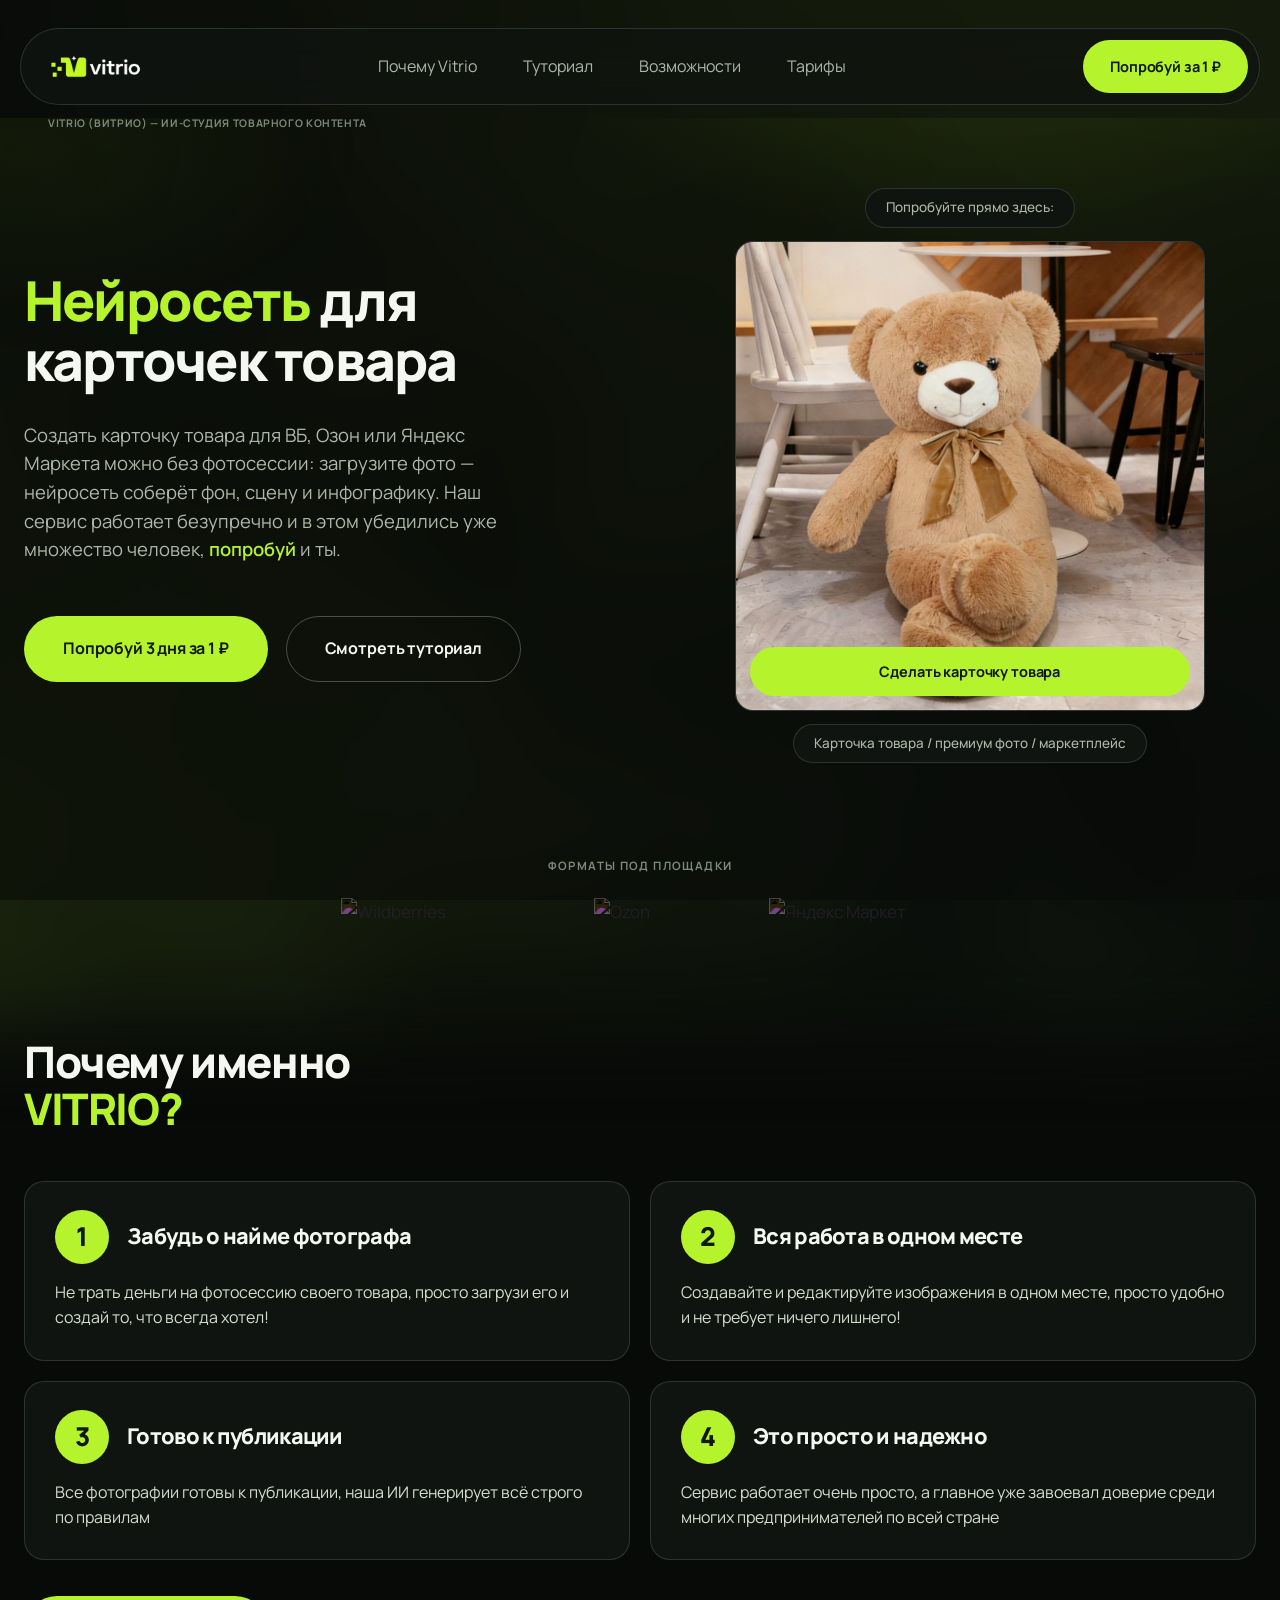
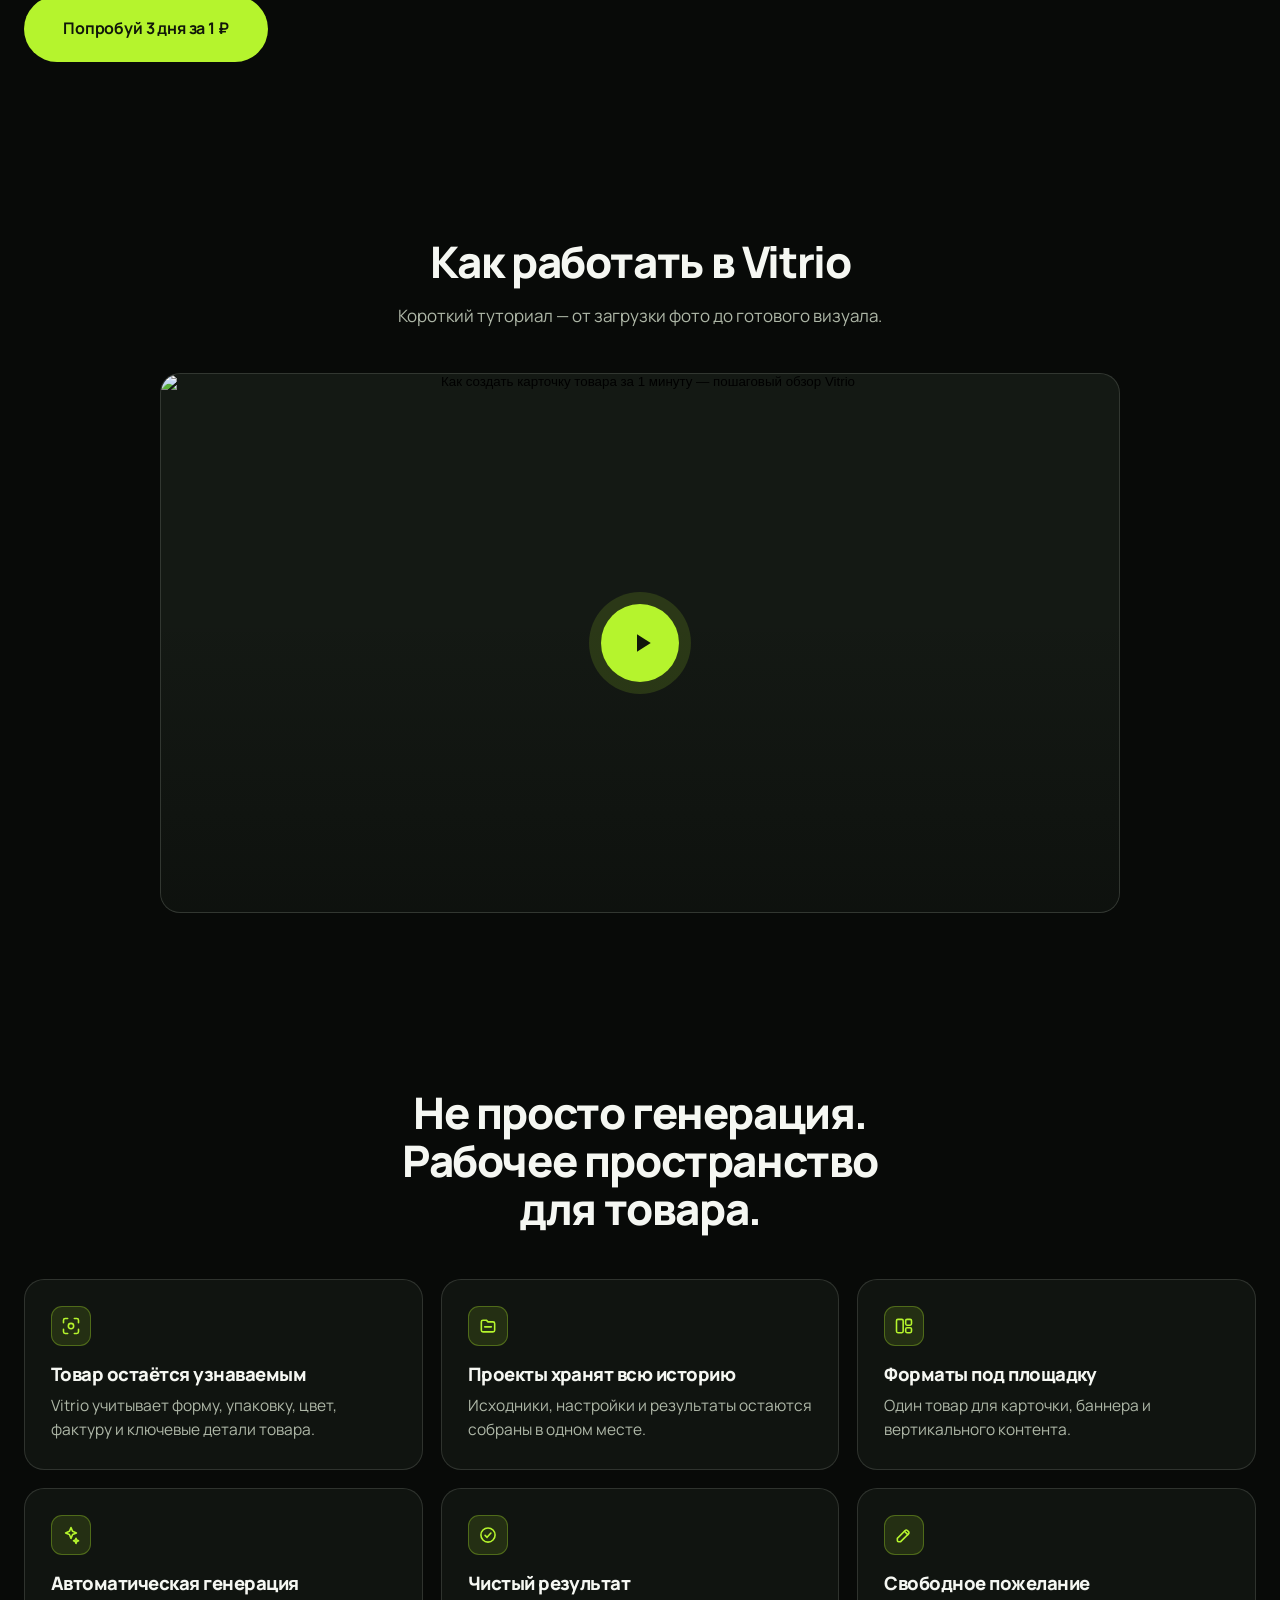
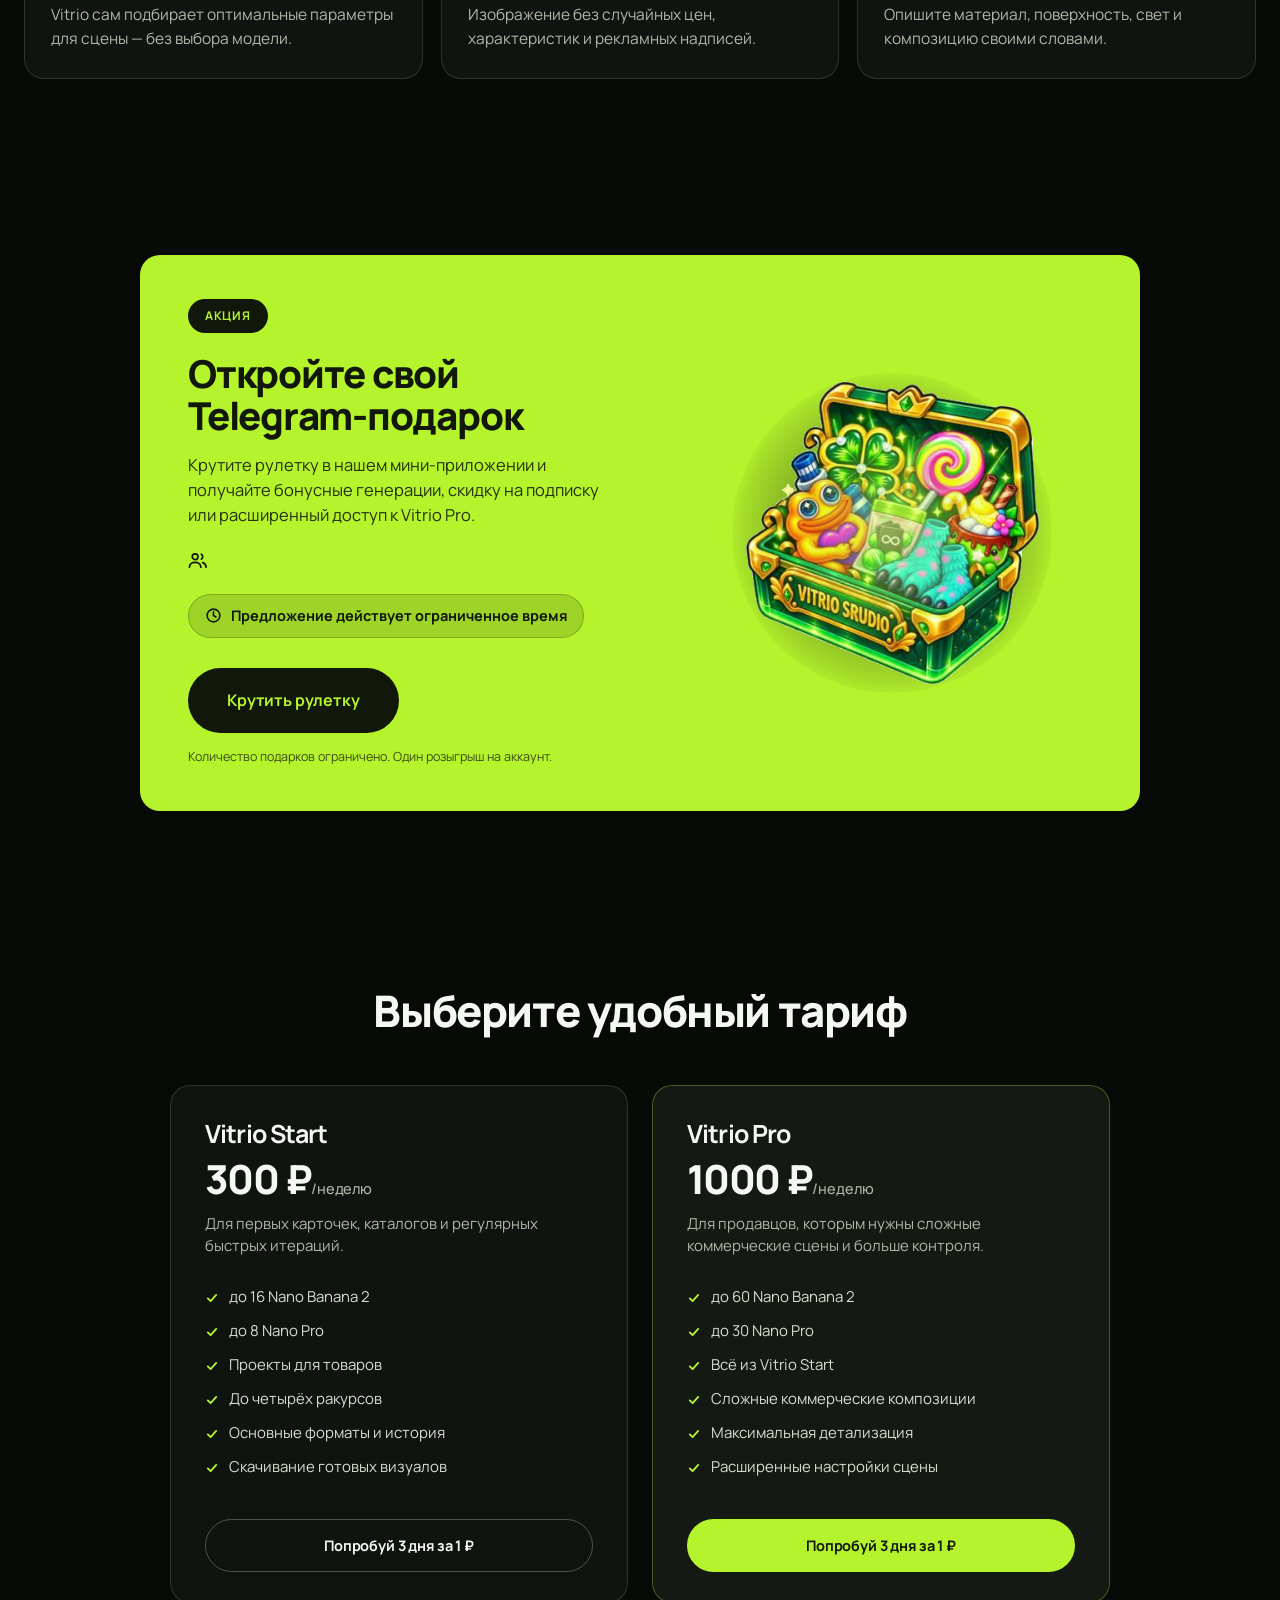
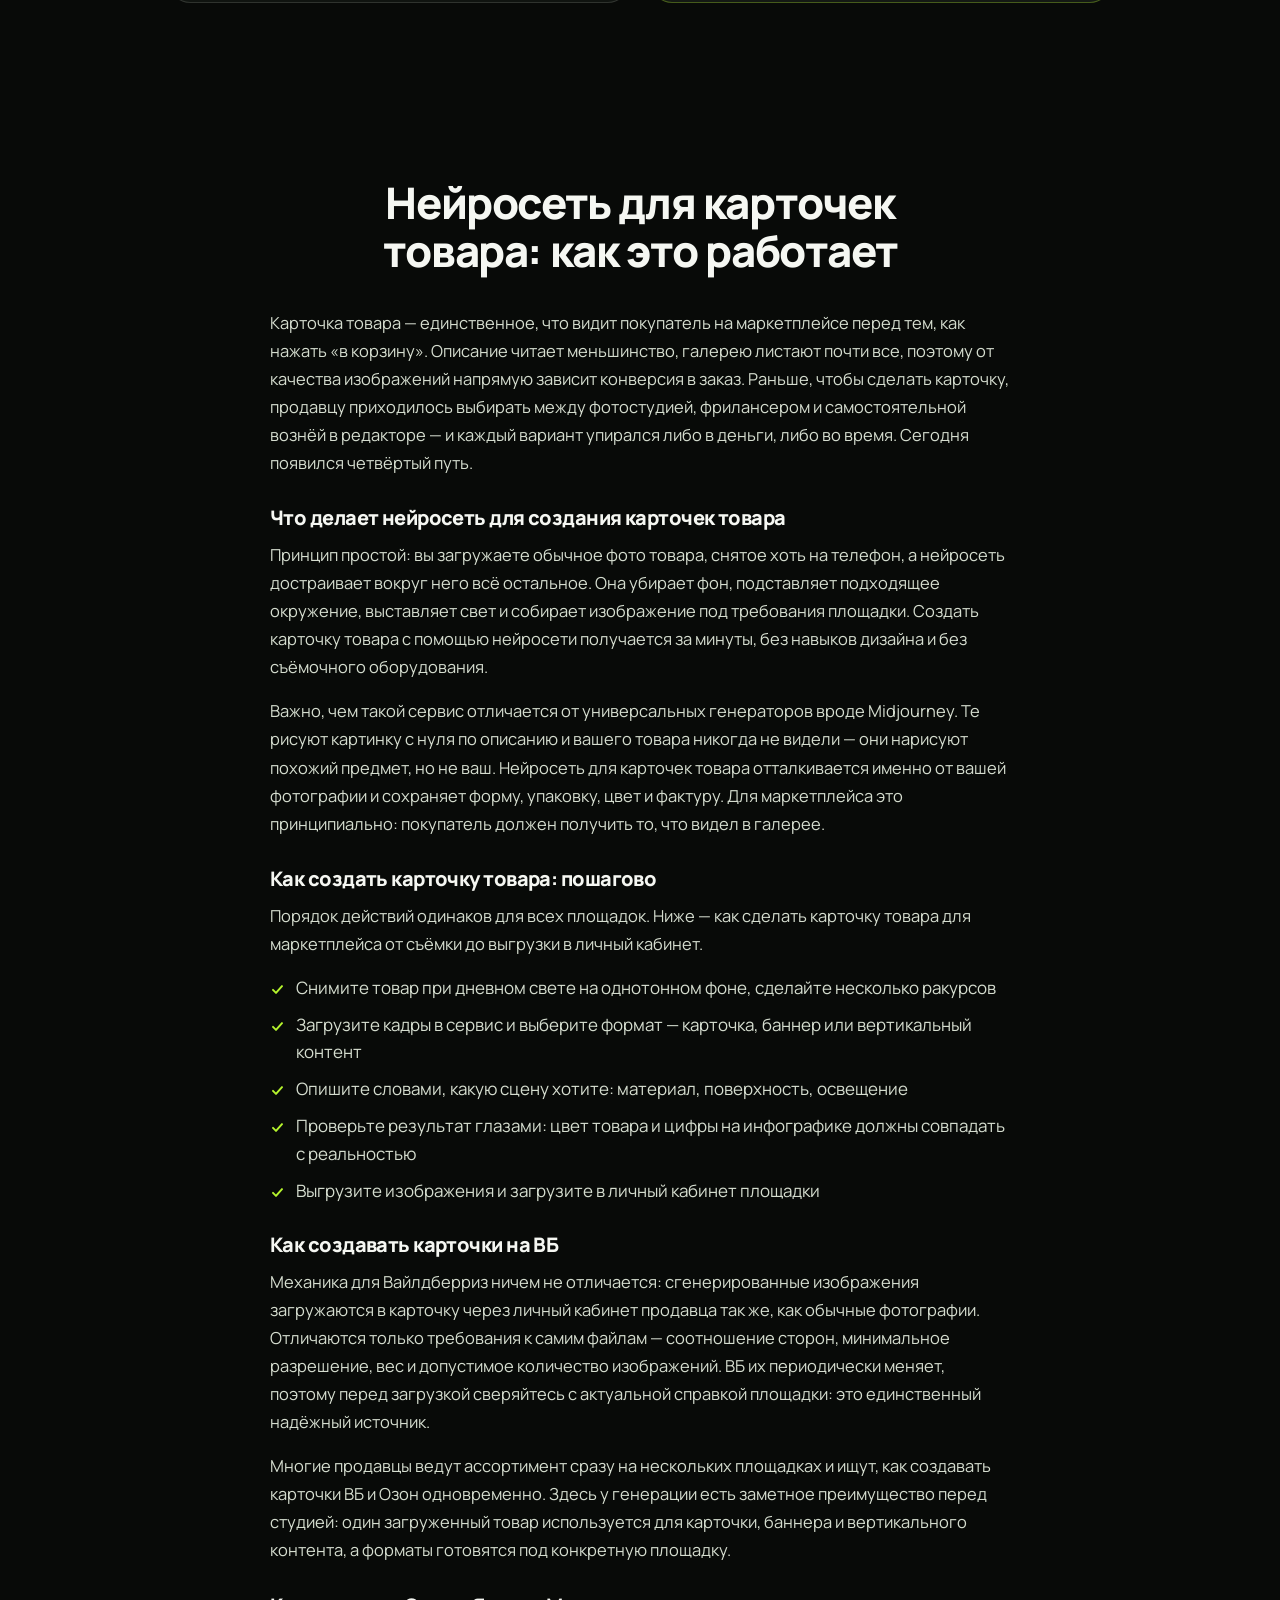
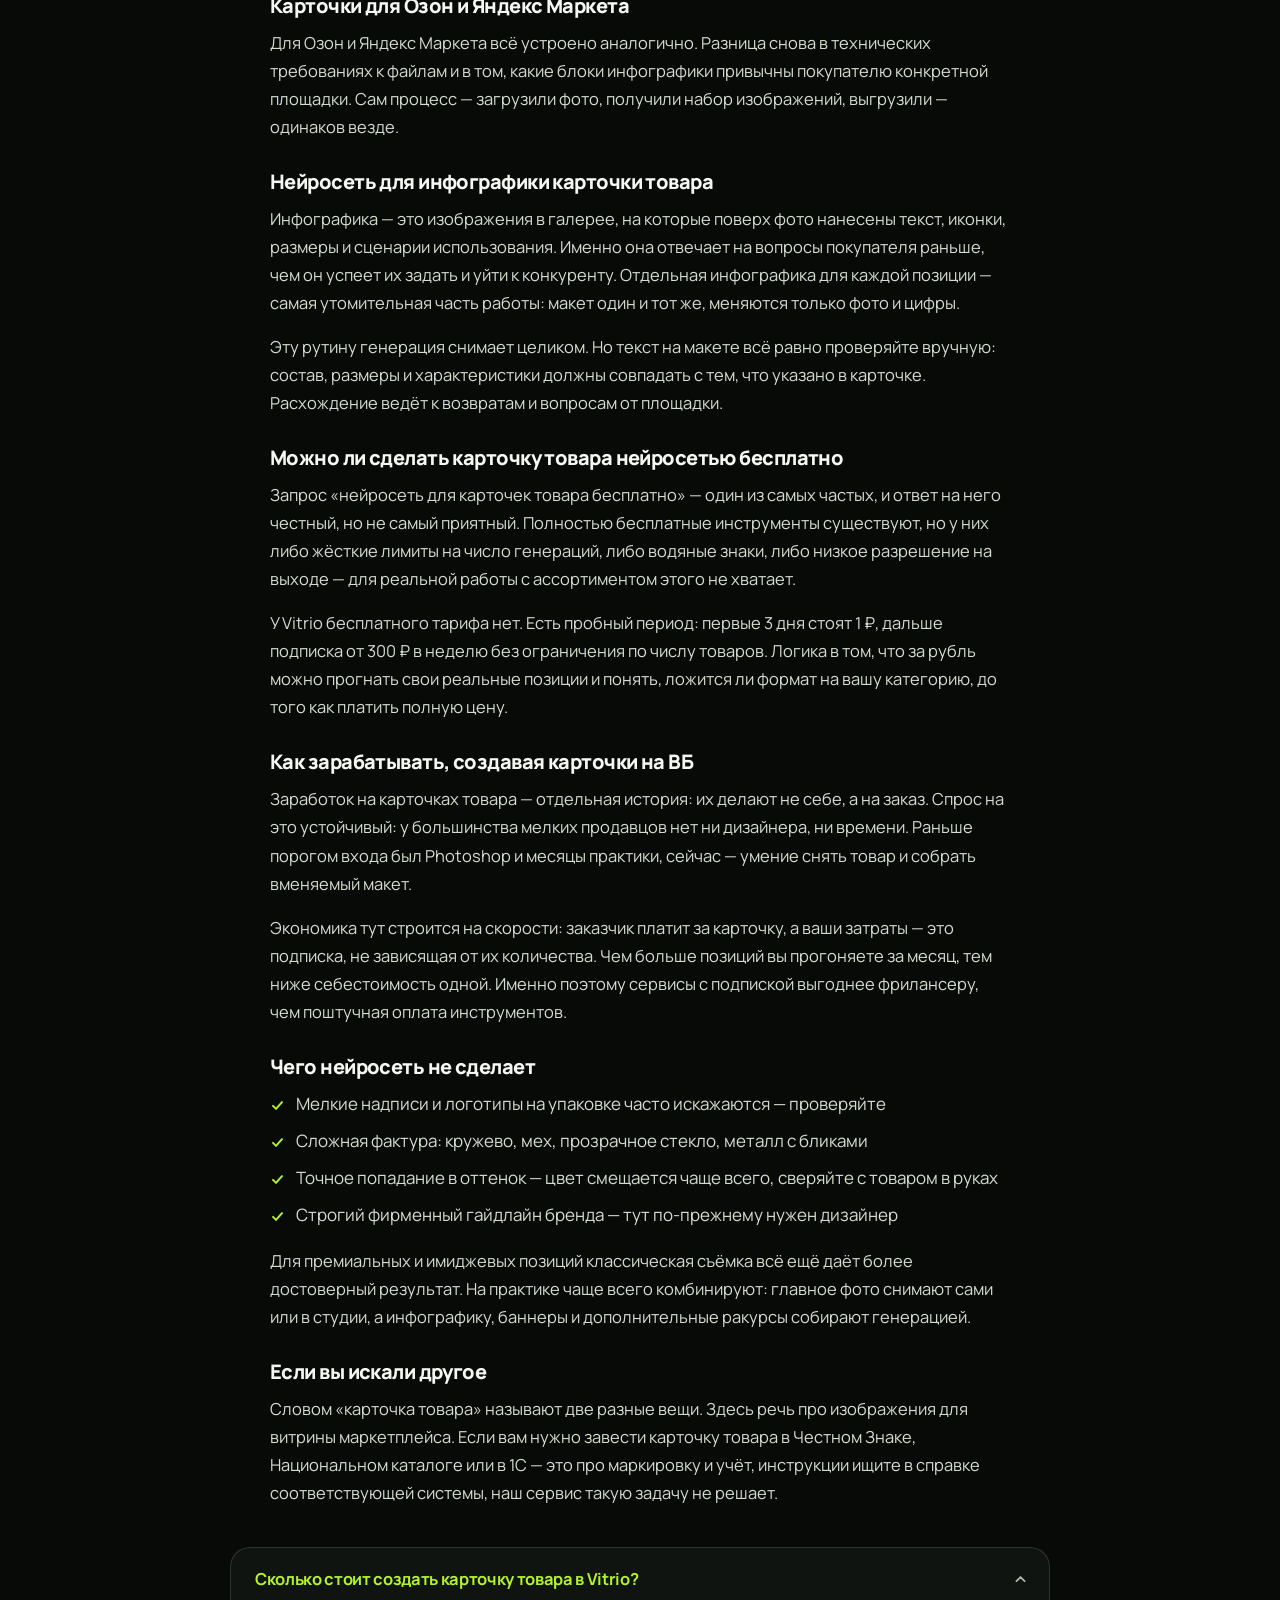
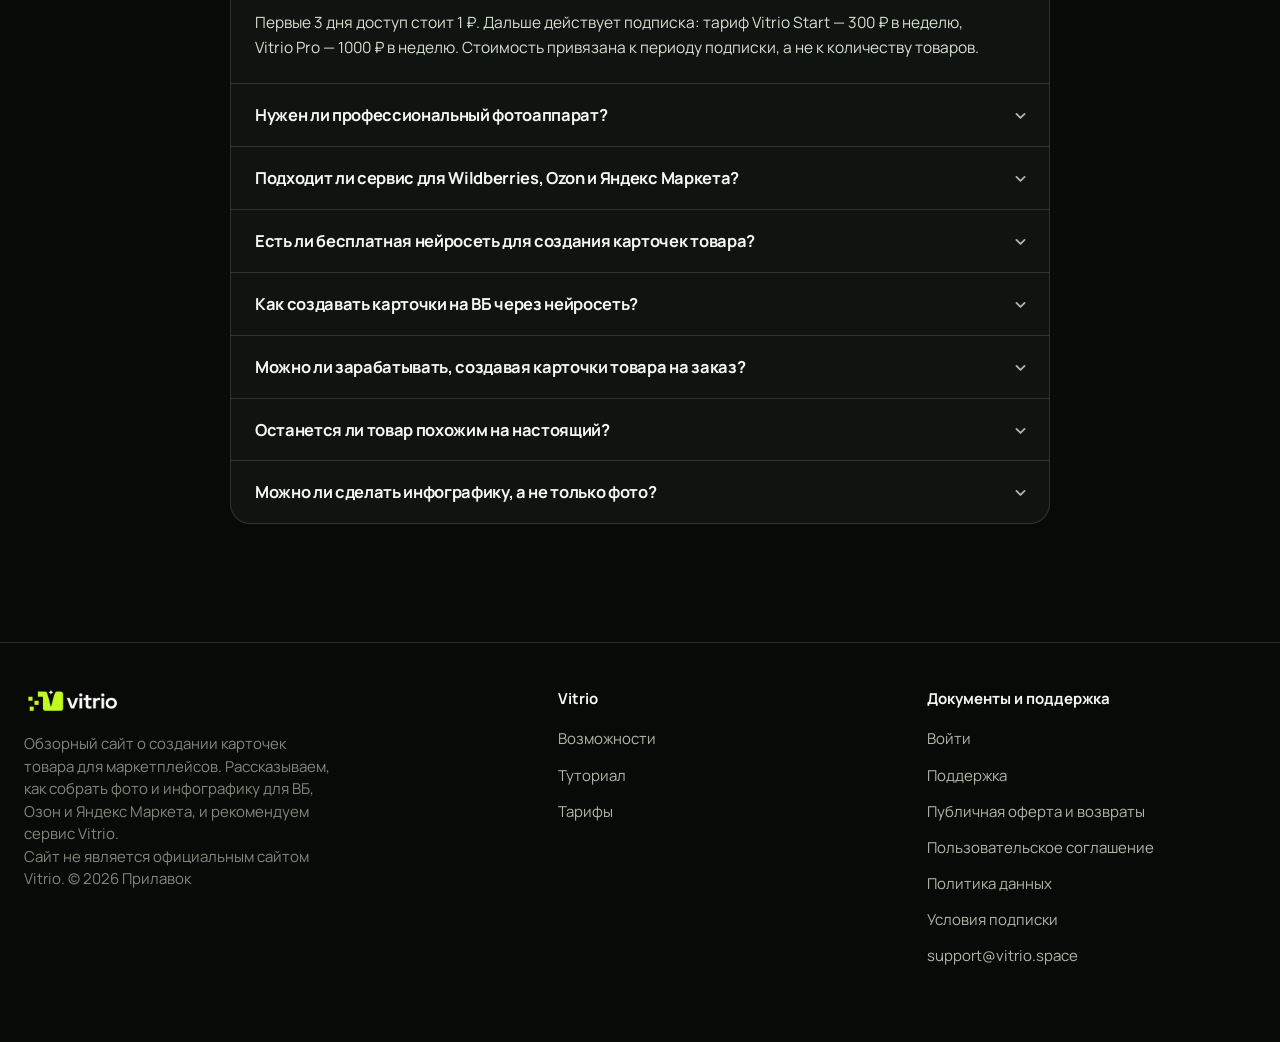
==== index.html @ 37b138e7 "Прилавок: лендинг про нейросеть для карточек товара Co-Authored-By: Claude Opus 5 <noreply@anthropic" ====
<!DOCTYPE html>
<html lang="ru">
<head>
<meta charset="UTF-8">
<meta name="viewport" content="width=device-width, initial-scale=1.0">
<meta name="theme-color" content="#080a08">
<title>Нейросеть для карточек товара — создать карточку товара для ВБ и Озон | Vitrio</title>
<meta name="description" content="Нейросеть для создания карточек товара: загрузите фото — и получите фон, сцену и инфографику для ВБ, Озон и Яндекс Маркета. Как создать карточку товара без фотосессии. 3 дня за 1 ₽, дальше от 300 ₽ в неделю.">
<link rel="icon" href="img/favicon.svg" type="image/svg+xml">
<link rel="canonical" href="https://prilavok.ru/">
<meta name="robots" content="index, follow, max-image-preview:large">
<meta property="og:type" content="website">
<meta property="og:url" content="https://prilavok.ru/">
<meta property="og:site_name" content="Прилавок">
<meta property="og:locale" content="ru_RU">
<meta property="og:title" content="Нейросеть для карточек товара — для ВБ, Озон и Яндекс Маркета">
<meta property="og:description" content="Загрузите фото — нейросеть соберёт фон, сцену и инфографику. Как создать карточку товара без фотосессии.">
<meta property="og:image" content="https://prilavok.ru/img/og.jpg">
<meta property="og:image:width" content="1200">
<meta property="og:image:height" content="630">
<meta name="twitter:card" content="summary_large_image">
<link rel="preconnect" href="https://fonts.googleapis.com">
<link rel="preconnect" href="https://fonts.gstatic.com" crossorigin>
<link rel="stylesheet" href="https://fonts.googleapis.com/css2?family=Manrope:wght@400;500;600;700;800&display=swap">
<link rel="stylesheet" href="style.css?v=538e9fac">
<script src="app.js?v=578bf423" defer></script>
</head>
<body>

<!-- ============================ ШАПКА ============================ -->
<header class="nav">
  <div class="nav__bar">
    <a class="logo" href="#top" aria-label="Vitrio — на главную">
      <span class="logo__img"><img src="img/logo.webp" alt="Vitrio" width="260" height="77"><img src="img/logo.webp" alt="" aria-hidden="true" width="260" height="77"></span>
    </a>

    <nav class="nav__links" aria-label="Основная навигация">
      <a href="#why">Почему Vitrio</a>
      <a href="#tutorial">Туториал</a>
      <a href="#feat">Возможности</a>
      <a href="#plans">Тарифы</a>
    </nav>

    <a class="btn btn--lime btn--sm nav__cta" data-cta href="https://vitrio.space/?ref=NF-367251-6731&amp;referral_offer=hybrid" target="_blank" rel="sponsored noopener">Попробуй за 1 ₽</a>
  </div>
  <p class="nav__caption">Vitrio (Витрио) — ИИ-студия товарного контента</p>
</header>

<main id="top">

  <!-- ============================ HERO ============================ -->
  <section class="hero">
    <div class="shell hero__grid">
      <div class="hero__copy">
        <h1><span class="lime">Нейросеть</span> для карточек товара</h1>
        <p class="hero__lead">
          Создать карточку товара для ВБ, Озон или Яндекс Маркета можно без фотосессии:
          загрузите фото — нейросеть соберёт фон, сцену и инфографику.
          Наш сервис работает безупречно и в этом убедились уже множество человек,
          <a data-cta href="https://vitrio.space/?ref=NF-367251-6731&amp;referral_offer=hybrid" target="_blank" rel="sponsored noopener">попробуй</a> и ты.
        </p>
        <div class="hero__actions">
          <a class="btn btn--lime" data-cta href="https://vitrio.space/?ref=NF-367251-6731&amp;referral_offer=hybrid" target="_blank" rel="sponsored noopener">Попробуй 3 дня за 1 ₽</a>
          <a class="btn btn--ghost" href="#tutorial">Смотреть туториал</a>
        </div>
      </div>

      <div class="hero__media">
        <span class="tag">Попробуйте прямо здесь:</span>

        <!-- Демо: показан исходник; по кнопке он растворяется в свете и
             из свечения проступает результат. Только прозрачность, размытие
             и яркость — никаких перемещений. Прогон 1.8 с, возврат 0.7 с,
             задаётся в style.css. Кнопка внутри рамки, снизу. -->
        <div class="gen" id="heroGen">
          <div class="gen__tilt">
            <div class="gen__frame">
              <!-- порядок важен: исходник лежит ниже, результат выше.
                   Обрезка кругом идёт по верхнему слою, иначе её не видно. -->
              <figure class="gen__layer gen__layer--src">
                <img src="img/hero-1-photo.webp" alt="Исходное фото плюшевого медведя, снятое на телефон" width="940" height="940" fetchpriority="high">
                <figcaption class="gen__label gen__label--src">Ваше фото</figcaption>
              </figure>

              <figure class="gen__layer gen__layer--done">
                <img src="img/hero-2-card.jpg" alt="Готовая карточка товара: плюшевый медведь 25 см с инфографикой" width="940" height="940" decoding="async" fetchpriority="high">
                <figcaption class="gen__label gen__label--done">
                  <svg width="13" height="13" viewBox="0 0 20 20" fill="none" stroke="#11170a" stroke-width="2.6" stroke-linecap="round" stroke-linejoin="round" aria-hidden="true"><path d="M4 10.5l4 4 8-9"/></svg>
                  Готовая карточка
                </figcaption>
              </figure>
              <span class="gen__bloom" aria-hidden="true"></span>

              <div class="gen__steps" aria-hidden="true">
                <span class="gen__chip">
                  <svg width="14" height="14" viewBox="0 0 20 20" fill="none" stroke="#b5f42d" stroke-width="2.8" stroke-linecap="round" stroke-linejoin="round"><path d="M4 10.5l4 4 8-9"/></svg>
                  Фон убран
                </span>
                <span class="gen__chip">
                  <svg width="14" height="14" viewBox="0 0 20 20" fill="none" stroke="#b5f42d" stroke-width="2.8" stroke-linecap="round" stroke-linejoin="round"><path d="M4 10.5l4 4 8-9"/></svg>
                  Сцена собрана
                </span>
                <span class="gen__chip">
                  <svg width="14" height="14" viewBox="0 0 20 20" fill="none" stroke="#b5f42d" stroke-width="2.8" stroke-linecap="round" stroke-linejoin="round"><path d="M4 10.5l4 4 8-9"/></svg>
                  Инфографика готова
                </span>
              </div>

              <button class="btn btn--lime gen__run" type="button">Сделать карточку товара</button>
            </div>
          </div>
        </div>

        <span class="tag">Карточка товара / премиум фото / маркетплейс</span>
      </div>
    </div>
  </section>

  <!-- ======================= МАРКЕТПЛЕЙСЫ ======================= -->
  <section class="mp">
    <div class="shell">
      <p class="mp__label">Форматы под площадки</p>
      <div class="mp__row">
        <img src="https://vitrio.space/assets/vitrio/marketplaces/wildberries.webp" alt="Wildberries" width="280" height="37" loading="lazy">
        <img src="https://vitrio.space/assets/vitrio/marketplaces/ozon.webp" alt="Ozon" width="280" height="61" loading="lazy">
        <img src="https://vitrio.space/assets/vitrio/marketplaces/yandex-market.webp" alt="Яндекс Маркет" width="280" height="43" loading="lazy">
      </div>
    </div>
  </section>

  <!-- ======================= ПОЧЕМУ ИМЕННО VITRIO ======================= -->
  <section class="section why" id="why">
    <div class="shell">
      <h2 class="section__title">Почему именно<br><span class="lime">VITRIO?</span></h2>

      <div class="why__grid">
        <article class="why__card">
          <div class="why__head">
            <span class="why__num">1</span>
            <h3>Забудь о найме фотографа</h3>
          </div>
          <p>Не трать деньги на фотосессию своего товара, просто загрузи его и создай то, что всегда хотел!</p>
        </article>

        <article class="why__card">
          <div class="why__head">
            <span class="why__num">2</span>
            <h3>Вся работа в одном месте</h3>
          </div>
          <p>Создавайте и редактируйте изображения в одном месте, просто удобно и не требует ничего лишнего!</p>
        </article>

        <article class="why__card">
          <div class="why__head">
            <span class="why__num">3</span>
            <h3>Готово к публикации</h3>
          </div>
          <p>Все фотографии готовы к публикации, наша ИИ генерирует всё строго по правилам</p>
        </article>

        <article class="why__card">
          <div class="why__head">
            <span class="why__num">4</span>
            <h3>Это просто и надежно</h3>
          </div>
          <p>Сервис работает очень просто, а главное уже завоевал доверие среди многих предпринимателей по всей стране</p>
        </article>
      </div>

      <div class="why__cta">
        <a class="btn btn--lime" data-cta href="https://vitrio.space/?ref=NF-367251-6731&amp;referral_offer=hybrid" target="_blank" rel="sponsored noopener">Попробуй 3 дня за 1 ₽</a>
      </div>
    </div>
  </section>

  <!-- Плеер подгружается только по клику: до этого ни одного
       запроса на сторонний домен, и первый экран не тормозит. -->
  <section class="section tutorial" id="tutorial">
    <div class="shell">
      <h2 class="section__title section__title--center">Как работать в Vitrio</h2>
      <p class="section__lead">Короткий туториал — от загрузки фото до готового визуала.</p>

      <div class="tutorial__box" data-embed="https://kinescope.io/embed/ptXt8i3foDfA9RFzfxUPYB?autoplay=1" data-embed-title="Туториал по работе в Vitrio">
        <button class="tutorial__cover" type="button" aria-label="Воспроизвести туториал по работе в Vitrio">
          <img src="https://vitrio.space/assets/vitrio/tutorial/tutorial-cover-04.webp" alt="Как создать карточку товара за 1 минуту — пошаговый обзор Vitrio" width="1536" height="864" loading="lazy">
          <span class="tutorial__play" aria-hidden="true">
            <svg viewBox="0 0 24 24"><path d="M8 5l11 7-11 7z"/></svg>
          </span>
        </button>
      </div>
    </div>
  </section>

  <!-- ============================ ВОЗМОЖНОСТИ ============================ -->
  <section class="section feat" id="feat">
    <div class="shell">
      <h2 class="section__title section__title--center">Не просто генерация. Рабочее пространство для товара.</h2>

      <div class="feat__grid">
        <article class="feat__card">
          <span class="feat__icon"><svg viewBox="0 0 24 24"><path d="M3 8V5a2 2 0 012-2h3M16 3h3a2 2 0 012 2v3M21 16v3a2 2 0 01-2 2h-3M8 21H5a2 2 0 01-2-2v-3"/><circle cx="12" cy="12" r="3.2"/></svg></span>
          <h3>Товар остаётся узнаваемым</h3>
          <p>Vitrio учитывает форму, упаковку, цвет, фактуру и ключевые детали товара.</p>
        </article>

        <article class="feat__card">
          <span class="feat__icon"><svg viewBox="0 0 24 24"><path d="M4 7a2 2 0 012-2h4l2 2h6a2 2 0 012 2v8a2 2 0 01-2 2H6a2 2 0 01-2-2z"/><path d="M8 13h8"/></svg></span>
          <h3>Проекты хранят всю историю</h3>
          <p>Исходники, настройки и результаты остаются собраны в одном месте.</p>
        </article>

        <article class="feat__card">
          <span class="feat__icon"><svg viewBox="0 0 24 24"><rect x="3" y="4" width="8" height="16" rx="1.6"/><rect x="14" y="4" width="7" height="7" rx="1.6"/><rect x="14" y="14" width="7" height="6" rx="1.6"/></svg></span>
          <h3>Форматы под площадку</h3>
          <p>Один товар для карточки, баннера и вертикального контента.</p>
        </article>

        <article class="feat__card">
          <span class="feat__icon"><svg viewBox="0 0 24 24"><path d="M12 3l1.9 4.6 4.6 1.9-4.6 1.9L12 16l-1.9-4.6L5.5 9.5l4.6-1.9z"/><path d="M18 16l.9 2.1 2.1.9-2.1.9L18 22l-.9-2.1-2.1-.9 2.1-.9z"/></svg></span>
          <h3>Автоматическая генерация</h3>
          <p>Vitrio сам подбирает оптимальные параметры для сцены — без выбора модели.</p>
        </article>

        <article class="feat__card">
          <span class="feat__icon"><svg viewBox="0 0 24 24"><circle cx="12" cy="12" r="8.5"/><path d="M8.5 12.4l2.4 2.4 4.6-5.2"/></svg></span>
          <h3>Чистый результат</h3>
          <p>Изображение без случайных цен, характеристик и рекламных надписей.</p>
        </article>

        <article class="feat__card">
          <span class="feat__icon"><svg viewBox="0 0 24 24"><path d="M4 18.5V16l9.4-9.4a1.8 1.8 0 012.6 0l1.4 1.4a1.8 1.8 0 010 2.6L8 20H5.5A1.5 1.5 0 014 18.5z"/><path d="M12.5 7.5l4 4"/></svg></span>
          <h3>Свободное пожелание</h3>
          <p>Опишите материал, поверхность, свет и композицию своими словами.</p>
        </article>
      </div>
    </div>
  </section>

  <!-- ============================ ПРОМО-АКЦИЯ ============================ -->
  <!-- — окно акции в минутах, отсчёт от загрузки страницы.
       Альтернатива: data-deadline="2026-09-01T21:00:00+03:00" — фиксированная
       дата; если она задана, окно игнорируется.
       data-participants — впишите реальное число или оставьте пустым. -->
  <section class="section promo" id="promo">
    <div class="shell">
      <div class="promo__card" data-participants="">
        <div class="promo__copy">
          <span class="promo__eyebrow">Акция</span>
          <h2>Откройте свой Telegram-подарок</h2>
          <p class="promo__text">Крутите рулетку в нашем мини-приложении и получайте бонусные генерации, скидку на подписку или расширенный доступ к Vitrio Pro.</p>

          <p class="promo__stats" data-role="participants" hidden>
            <svg width="19" height="19" viewBox="0 0 20 20" fill="none" stroke="#11170a" stroke-width="1.8" stroke-linecap="round" stroke-linejoin="round" aria-hidden="true">
              <circle cx="7.5" cy="6" r="3"/><path d="M1.5 17c0-3 2.7-5 6-5s6 2 6 5"/><path d="M14 3.4a3 3 0 010 5.2M15.5 12.3c2 .6 3.5 2.3 3.5 4.7"/>
            </svg>
            <span data-role="participants-text"></span>
          </p>

          <p class="promo__limited">
            <svg width="17" height="17" viewBox="0 0 20 20" fill="none" stroke="#11170a" stroke-width="1.9" stroke-linecap="round" stroke-linejoin="round" aria-hidden="true">
              <circle cx="10" cy="10" r="7.5"/><path d="M10 5.8V10l2.8 1.8"/>
            </svg>
            Предложение действует ограниченное время
          </p>

          <div class="promo__cta">
            <a class="btn btn--dark" data-cta data-role="promo-cta" href="https://t.me/TgGiftsSpinBot" target="_blank" rel="noopener">Крутить рулетку</a>
          </div>
          <p class="promo__note">Количество подарков ограничено. Один розыгрыш на аккаунт.</p>
        </div>

        <div class="promo__art">
          <img src="img/promo-case.png" alt="Подарочный кейс Vitrio с призами" width="372" height="386" loading="lazy">
        </div>
      </div>
    </div>
  </section>

  <!-- ============================ ТАРИФЫ ============================ -->
  <section class="section plans-section" id="plans">
    <div class="shell">
      <h2 class="section__title section__title--center">Выберите удобный тариф</h2>

      <div class="plans">
        <article class="plan">
          <h3>Vitrio Start</h3>
          <p class="plan__price">300 ₽<span>/неделю</span></p>
          <p class="plan__desc">Для первых карточек, каталогов и регулярных быстрых итераций.</p>
          <ul class="plan__list">
            <li>до 16 Nano Banana 2</li>
            <li>до 8 Nano Pro</li>
            <li>Проекты для товаров</li>
            <li>До четырёх ракурсов</li>
            <li>Основные форматы и история</li>
            <li>Скачивание готовых визуалов</li>
          </ul>
          <a class="btn btn--ghost btn--sm" data-cta href="https://vitrio.space/?ref=NF-367251-6731&amp;referral_offer=hybrid" target="_blank" rel="sponsored noopener">Попробуй 3 дня за 1 ₽</a>
        </article>

        <article class="plan plan--pro">
          <h3>Vitrio Pro</h3>
          <p class="plan__price">1000 ₽<span>/неделю</span></p>
          <p class="plan__desc">Для продавцов, которым нужны сложные коммерческие сцены и больше контроля.</p>
          <ul class="plan__list">
            <li>до 60 Nano Banana 2</li>
            <li>до 30 Nano Pro</li>
            <li>Всё из Vitrio Start</li>
            <li>Сложные коммерческие композиции</li>
            <li>Максимальная детализация</li>
            <li>Расширенные настройки сцены</li>
          </ul>
          <a class="btn btn--lime btn--sm" data-cta href="https://vitrio.space/?ref=NF-367251-6731&amp;referral_offer=hybrid" target="_blank" rel="sponsored noopener">Попробуй 3 дня за 1 ₽</a>
        </article>
      </div>
    </div>
  </section>


  <!-- ============================ ТЕКСТ ДЛЯ ПОИСКА ============================ -->
  <section class="section seo" id="about">
    <div class="shell">
      <h2 class="section__title section__title--center">Нейросеть для карточек товара: как это работает</h2>

      <div class="seo__body">
        <p>Карточка товара — единственное, что видит покупатель на маркетплейсе перед тем, как нажать «в корзину». Описание читает меньшинство, галерею листают почти все, поэтому от качества изображений напрямую зависит конверсия в заказ. Раньше, чтобы сделать карточку, продавцу приходилось выбирать между фотостудией, фрилансером и самостоятельной вознёй в редакторе — и каждый вариант упирался либо в деньги, либо во время. Сегодня появился четвёртый путь.</p>

        <h3>Что делает нейросеть для создания карточек товара</h3>
        <p>Принцип простой: вы загружаете обычное фото товара, снятое хоть на телефон, а нейросеть достраивает вокруг него всё остальное. Она убирает фон, подставляет подходящее окружение, выставляет свет и собирает изображение под требования площадки. Создать карточку товара с помощью нейросети получается за минуты, без навыков дизайна и без съёмочного оборудования.</p>
        <p>Важно, чем такой сервис отличается от универсальных генераторов вроде Midjourney. Те рисуют картинку с нуля по описанию и вашего товара никогда не видели — они нарисуют похожий предмет, но не ваш. Нейросеть для карточек товара отталкивается именно от вашей фотографии и сохраняет форму, упаковку, цвет и фактуру. Для маркетплейса это принципиально: покупатель должен получить то, что видел в галерее.</p>

        <h3>Как создать карточку товара: пошагово</h3>
        <p>Порядок действий одинаков для всех площадок. Ниже — как сделать карточку товара для маркетплейса от съёмки до выгрузки в личный кабинет.</p>
        <ul class="seo__list">
          <li>Снимите товар при дневном свете на однотонном фоне, сделайте несколько ракурсов</li>
          <li>Загрузите кадры в сервис и выберите формат — карточка, баннер или вертикальный контент</li>
          <li>Опишите словами, какую сцену хотите: материал, поверхность, освещение</li>
          <li>Проверьте результат глазами: цвет товара и цифры на инфографике должны совпадать с реальностью</li>
          <li>Выгрузите изображения и загрузите в личный кабинет площадки</li>
        </ul>

        <h3>Как создавать карточки на ВБ</h3>
        <p>Механика для Вайлдберриз ничем не отличается: сгенерированные изображения загружаются в карточку через личный кабинет продавца так же, как обычные фотографии. Отличаются только требования к самим файлам — соотношение сторон, минимальное разрешение, вес и допустимое количество изображений. ВБ их периодически меняет, поэтому перед загрузкой сверяйтесь с актуальной справкой площадки: это единственный надёжный источник.</p>
        <p>Многие продавцы ведут ассортимент сразу на нескольких площадках и ищут, как создавать карточки ВБ и Озон одновременно. Здесь у генерации есть заметное преимущество перед студией: один загруженный товар используется для карточки, баннера и вертикального контента, а форматы готовятся под конкретную площадку.</p>

        <h3>Карточки для Озон и Яндекс Маркета</h3>
        <p>Для Озон и Яндекс Маркета всё устроено аналогично. Разница снова в технических требованиях к файлам и в том, какие блоки инфографики привычны покупателю конкретной площадки. Сам процесс — загрузили фото, получили набор изображений, выгрузили — одинаков везде.</p>

        <h3>Нейросеть для инфографики карточки товара</h3>
        <p>Инфографика — это изображения в галерее, на которые поверх фото нанесены текст, иконки, размеры и сценарии использования. Именно она отвечает на вопросы покупателя раньше, чем он успеет их задать и уйти к конкуренту. Отдельная инфографика для каждой позиции — самая утомительная часть работы: макет один и тот же, меняются только фото и цифры.</p>
        <p>Эту рутину генерация снимает целиком. Но текст на макете всё равно проверяйте вручную: состав, размеры и характеристики должны совпадать с тем, что указано в карточке. Расхождение ведёт к возвратам и вопросам от площадки.</p>

        <h3>Можно ли сделать карточку товара нейросетью бесплатно</h3>
        <p>Запрос «нейросеть для карточек товара бесплатно» — один из самых частых, и ответ на него честный, но не самый приятный. Полностью бесплатные инструменты существуют, но у них либо жёсткие лимиты на число генераций, либо водяные знаки, либо низкое разрешение на выходе — для реальной работы с ассортиментом этого не хватает.</p>
        <p>У Vitrio бесплатного тарифа нет. Есть пробный период: первые 3 дня стоят 1 ₽, дальше подписка от 300 ₽ в неделю без ограничения по числу товаров. Логика в том, что за рубль можно прогнать свои реальные позиции и понять, ложится ли формат на вашу категорию, до того как платить полную цену.</p>

        <h3>Как зарабатывать, создавая карточки на ВБ</h3>
        <p>Заработок на карточках товара — отдельная история: их делают не себе, а на заказ. Спрос на это устойчивый: у большинства мелких продавцов нет ни дизайнера, ни времени. Раньше порогом входа был Photoshop и месяцы практики, сейчас — умение снять товар и собрать вменяемый макет.</p>
        <p>Экономика тут строится на скорости: заказчик платит за карточку, а ваши затраты — это подписка, не зависящая от их количества. Чем больше позиций вы прогоняете за месяц, тем ниже себестоимость одной. Именно поэтому сервисы с подпиской выгоднее фрилансеру, чем поштучная оплата инструментов.</p>

        <h3>Чего нейросеть не сделает</h3>
        <ul class="seo__list">
          <li>Мелкие надписи и логотипы на упаковке часто искажаются — проверяйте</li>
          <li>Сложная фактура: кружево, мех, прозрачное стекло, металл с бликами</li>
          <li>Точное попадание в оттенок — цвет смещается чаще всего, сверяйте с товаром в руках</li>
          <li>Строгий фирменный гайдлайн бренда — тут по-прежнему нужен дизайнер</li>
        </ul>
        <p>Для премиальных и имиджевых позиций классическая съёмка всё ещё даёт более достоверный результат. На практике чаще всего комбинируют: главное фото снимают сами или в студии, а инфографику, баннеры и дополнительные ракурсы собирают генерацией.</p>

        <h3>Если вы искали другое</h3>
        <p>Словом «карточка товара» называют две разные вещи. Здесь речь про изображения для витрины маркетплейса. Если вам нужно завести карточку товара в Честном Знаке, Национальном каталоге или в 1С — это про маркировку и учёт, инструкции ищите в справке соответствующей системы, наш сервис такую задачу не решает.</p>
      </div>

      <div class="faq">
        <details class="faq-item" open>
          <summary>Сколько стоит создать карточку товара в Vitrio?</summary>
          <div class="answer"><p>Первые 3 дня доступ стоит 1 ₽. Дальше действует подписка: тариф Vitrio Start — 300 ₽ в неделю, Vitrio Pro — 1000 ₽ в неделю. Стоимость привязана к периоду подписки, а не к количеству товаров.</p></div>
        </details>
        <details class="faq-item">
          <summary>Нужен ли профессиональный фотоаппарат?</summary>
          <div class="answer"><p>Нет. Достаточно фото с телефона, снятого при нормальном освещении и на спокойном фоне. Чем чище исходный кадр, тем лучше результат — снимайте днём у окна и без пёстрого фона позади товара.</p></div>
        </details>
        <details class="faq-item">
          <summary>Подходит ли сервис для Wildberries, Ozon и Яндекс Маркета?</summary>
          <div class="answer"><p>Да, механика создания карточки одинакова для всех площадок, а форматы готовятся под конкретную площадку. Требования к самим файлам у маркетплейсов отличаются и периодически обновляются, поэтому перед загрузкой стоит сверяться с их актуальной справкой.</p></div>
        </details>
        <details class="faq-item">
          <summary>Есть ли бесплатная нейросеть для создания карточек товара?</summary>
          <div class="answer"><p>Полностью бесплатные инструменты существуют, но у них жёсткие лимиты на число генераций, водяные знаки или низкое разрешение — для работы с реальным ассортиментом этого не хватает. У Vitrio бесплатного тарифа нет: первые 3 дня стоят 1 ₽, дальше подписка от 300 ₽ в неделю.</p></div>
        </details>
        <details class="faq-item">
          <summary>Как создавать карточки на ВБ через нейросеть?</summary>
          <div class="answer"><p>Так же, как обычные фотографии: сгенерированные изображения загружаются в карточку через личный кабинет продавца. Отличаются только требования к файлам — соотношение сторон, разрешение, вес и количество изображений. ВБ их периодически меняет, сверяйтесь с актуальной справкой площадки.</p></div>
        </details>
        <details class="faq-item">
          <summary>Можно ли зарабатывать, создавая карточки товара на заказ?</summary>
          <div class="answer"><p>Да, спрос устойчивый: у большинства мелких продавцов нет ни дизайнера, ни времени. Экономика строится на скорости — заказчик платит за карточку, а ваши затраты это подписка, не зависящая от их количества. Чем больше позиций прогоняете за месяц, тем ниже себестоимость одной.</p></div>
        </details>
        <details class="faq-item">
          <summary>Останется ли товар похожим на настоящий?</summary>
          <div class="answer"><p>Vitrio отталкивается от вашей фотографии и учитывает форму, упаковку, цвет и фактуру товара — в отличие от универсальных генераторов, которые рисуют похожий предмет с нуля. Итоговое изображение всё равно стоит просмотреть глазами: соответствие картинки реальному товару — требование всех площадок.</p></div>
        </details>
        <details class="faq-item">
          <summary>Можно ли сделать инфографику, а не только фото?</summary>
          <div class="answer"><p>Да. Кроме фотографий товара сервис собирает баннеры и инфографику, а один загруженный товар можно использовать сразу для карточки, баннера и вертикального контента.</p></div>
        </details>
      </div>
    </div>
  </section>

</main>

<!-- ============================ ПОДВАЛ ============================ -->
<footer class="footer">
  <div class="shell footer__grid">
    <div>
      <a class="logo" href="#top" aria-label="Vitrio">
        <span class="logo__img"><img src="img/logo.webp" alt="Vitrio" width="260" height="77" loading="lazy"><img src="img/logo.webp" alt="" aria-hidden="true" width="260" height="77" loading="lazy"></span>
      </a>
      <p class="footer__about">Обзорный сайт о создании карточек товара для маркетплейсов. Рассказываем, как собрать фото и инфографику для ВБ, Озон и Яндекс Маркета, и рекомендуем сервис Vitrio.<br>Сайт не является официальным сайтом Vitrio. © 2026 Прилавок</p>
    </div>

    <div>
      <h4>Vitrio</h4>
      <ul>
        <li><a href="#feat">Возможности</a></li>
        <li><a href="#tutorial">Туториал</a></li>
        <li><a href="#plans">Тарифы</a></li>
      </ul>
    </div>

    <div>
      <h4>Документы и поддержка</h4>
      <ul>
        <li><a href="https://vitrio.space/?ref=NF-367251-6731&amp;referral_offer=hybrid" target="_blank" rel="sponsored noopener">Войти</a></li>
        <li><a href="https://studio.vitrio.space/support" rel="nofollow noopener" target="_blank">Поддержка</a></li>
        <li><a href="https://vitrio.space/offer" rel="nofollow noopener" target="_blank">Публичная оферта и возвраты</a></li>
        <li><a href="https://vitrio.space/agreement" rel="nofollow noopener" target="_blank">Пользовательское соглашение</a></li>
        <li><a href="https://vitrio.space/privacy" rel="nofollow noopener" target="_blank">Политика данных</a></li>
        <li><a href="https://vitrio.space/subscription-terms" rel="nofollow noopener" target="_blank">Условия подписки</a></li>
        <li><a href="mailto:support@vitrio.space">support@vitrio.space</a></li>
      </ul>
    </div>
  </div>
</footer>


<script type="application/ld+json">
{
  "@context": "https://schema.org",
  "@type": "FAQPage",
  "mainEntity": [
    {
      "@type": "Question",
      "name": "Сколько стоит создать карточку товара в Vitrio?",
      "acceptedAnswer": {
        "@type": "Answer",
        "text": "Первые 3 дня доступ стоит 1 рубль. Дальше подписка: Vitrio Start — 300 рублей в неделю, Vitrio Pro — 1000 рублей в неделю. Стоимость привязана к периоду подписки, а не к количеству товаров."
      }
    },
    {
      "@type": "Question",
      "name": "Нужен ли профессиональный фотоаппарат?",
      "acceptedAnswer": {
        "@type": "Answer",
        "text": "Нет. Достаточно фото с телефона при нормальном освещении и на спокойном фоне. Чем чище исходный кадр, тем лучше результат."
      }
    },
    {
      "@type": "Question",
      "name": "Подходит ли сервис для Wildberries, Ozon и Яндекс Маркета?",
      "acceptedAnswer": {
        "@type": "Answer",
        "text": "Да, механика создания карточки одинакова для всех площадок, а форматы готовятся под конкретную площадку. Требования к файлам у маркетплейсов отличаются и обновляются, поэтому перед загрузкой стоит сверяться с их справкой."
      }
    },
    {
      "@type": "Question",
      "name": "Есть ли бесплатная нейросеть для создания карточек товара?",
      "acceptedAnswer": {
        "@type": "Answer",
        "text": "Полностью бесплатные инструменты существуют, но у них жёсткие лимиты на число генераций, водяные знаки или низкое разрешение. У Vitrio бесплатного тарифа нет: первые 3 дня стоят 1 рубль, дальше подписка от 300 рублей в неделю."
      }
    },
    {
      "@type": "Question",
      "name": "Как создавать карточки на ВБ через нейросеть?",
      "acceptedAnswer": {
        "@type": "Answer",
        "text": "Сгенерированные изображения загружаются в карточку через личный кабинет продавца так же, как обычные фотографии. Отличаются требования к файлам — соотношение сторон, разрешение, вес и количество изображений."
      }
    },
    {
      "@type": "Question",
      "name": "Можно ли зарабатывать, создавая карточки товара на заказ?",
      "acceptedAnswer": {
        "@type": "Answer",
        "text": "Да. Заказчик платит за карточку, а затраты исполнителя это подписка, не зависящая от их количества. Чем больше позиций обрабатывается за месяц, тем ниже себестоимость одной карточки."
      }
    },
    {
      "@type": "Question",
      "name": "Останется ли товар похожим на настоящий?",
      "acceptedAnswer": {
        "@type": "Answer",
        "text": "Vitrio отталкивается от вашей фотографии и учитывает форму, упаковку, цвет и фактуру товара. Итоговое изображение стоит просмотреть глазами: соответствие картинки реальному товару — требование всех площадок."
      }
    },
    {
      "@type": "Question",
      "name": "Можно ли сделать инфографику, а не только фото?",
      "acceptedAnswer": {
        "@type": "Answer",
        "text": "Да. Кроме фотографий сервис собирает баннеры и инфографику, а один загруженный товар можно использовать для карточки, баннера и вертикального контента."
      }
    }
  ]
}
</script>
</body>
</html>
---- style.css ----
/* ============================================================
   Vitrio — лендинг. Тёмная тема.

   Палитра и шрифт сняты с боевого vitrio.space/simple — туда
   ведут все CTA, поэтому переход со страницы на сервис должен
   быть бесшовным. На тёмном фоне чистый бренд-лайм читается
   с контрастом 15:1; на светлом он давал 1.1:1, то есть текстом
   был нечитаем в принципе.
   ============================================================ */

:root{
  /* поверхности */
  --bg:#080a08;
  --surface:#101410;
  --surface-2:#141914;
  --surface-3:#0c100c;

  /* текст */
  --text:#f5f7f2;
  --prose:#d5ddcf;
  --muted:#aeb7a7;
  --dim:#7e887a;

  /* акцент */
  --lime:#b5f42d;
  --lime-hi:#c8ff4e;
  --lime-deep:#78a713;
  --lime-ink:#11170a;
  --lime-tint:rgba(181,244,45,.12);
  --lime-line:rgba(181,244,45,.30);

  --white:#ffffff;
  --line:rgba(232,240,222,.14);
  --line-strong:rgba(232,240,222,.28);

  --r-pill:999px;
  --r-card:20px;
  --r-img:18px;
  --r-sm:11px;

  --shell:min(100% - 48px, 1360px);
  --shell-wide:min(100% - 40px, 1620px);

  --font:"Manrope","Inter","Onest",-apple-system,BlinkMacSystemFont,"Segoe UI",Arial,sans-serif;
  --ease:cubic-bezier(.22,.8,.24,1);

  /* фоновая текстура */
  --bg-texture:url("img/bg-texture.svg");
  --bg-blur:40px;
  --bg-veil:rgba(8,10,8,.55);
}

*{box-sizing:border-box;}
html{scroll-behavior:smooth;-webkit-text-size-adjust:100%;background:var(--bg);}
body{
  margin:0;
  color:var(--prose);
  font-family:var(--font);
  font-size:17px;
  line-height:1.6;
  -webkit-font-smoothing:antialiased;
}

/* Текстура. Слой уходит за экран на 10vmax — иначе размытие
   подсасывает пустоту и края выглядят светлее середины. */
body::before{
  content:"";
  position:fixed;
  inset:-10vmax;
  z-index:-2;
  background:var(--bg-texture) center/cover no-repeat;
  filter:blur(var(--bg-blur));
  pointer-events:none;
}
body::after{
  content:"";
  position:fixed;
  inset:0;
  z-index:-1;
  background:var(--bg-veil);
  pointer-events:none;
}

img{max-width:100%;display:block;}
a{color:inherit;text-decoration:none;}
:focus-visible{outline:3px solid var(--lime);outline-offset:3px;border-radius:6px;}

h1,h2,h3{margin:0;color:var(--text);font-weight:800;letter-spacing:-.032em;line-height:1.1;}
p{margin:0;}
.lime{color:var(--lime);}
.shell{width:var(--shell);margin:0 auto;}

/* ============================================================
   Кнопки
   ============================================================ */
.btn{
  display:inline-flex;
  align-items:center;
  justify-content:center;
  gap:9px;
  border-radius:var(--r-pill);
  font-family:inherit;
  font-weight:700;
  font-size:16px;
  letter-spacing:-.01em;
  padding:19px 38px;
  border:1px solid transparent;
  cursor:pointer;
  transition:transform .18s var(--ease), background .18s var(--ease), border-color .18s var(--ease);
  white-space:nowrap;
}
.btn:active{transform:translateY(1px);}
.btn--lime{background:var(--lime);color:var(--lime-ink);}
.btn--lime:hover{background:var(--lime-hi);color:var(--lime-ink);}
.btn--ghost{background:transparent;color:var(--text);border-color:var(--line-strong);}
.btn--ghost:hover{background:var(--surface-2);border-color:var(--lime-line);color:var(--text);}
.btn--dark{background:var(--lime-ink);color:var(--lime);}
.btn--dark:hover{background:#0a0f05;color:var(--lime);}
.btn--sm{padding:14px 26px;font-size:14.5px;}

/* ============================================================
   Шапка
   ============================================================ */
.nav{position:sticky;top:14px;z-index:100;padding-top:14px;}
.nav__bar{
  width:var(--shell-wide);
  margin:0 auto;
  background:rgba(16,20,16,.82);
  backdrop-filter:saturate(150%) blur(16px);
  -webkit-backdrop-filter:saturate(150%) blur(16px);
  border:1px solid var(--line);
  border-radius:var(--r-pill);
  display:flex;
  align-items:center;
  gap:24px;
  padding:11px 11px 11px 26px;
}
/* Логотип. В исходнике с сайта знак лаймовый, а слово «vitrio»
   почти чёрное (замерено по пикселям: яркость 17) — на тёмном фоне
   оно пропадает. Кладём две копии файла друг на друга и режем по
   границе знака и слова (42.88% ширины, там чистый зазор 11px):
   знак показываем как есть, слово перекрашиваем в белый. */
.logo{display:flex;align-items:center;flex:none;}
.logo__img{position:relative;display:block;height:28px;aspect-ratio:260/77;}
.logo__img img{position:absolute;inset:0;width:100%;height:100%;object-fit:contain;}
.logo__img img:first-child{clip-path:inset(0 57.12% 0 0);}
.logo__img img:last-child{clip-path:inset(0 0 0 42.88%);filter:brightness(0) invert(1);}
.nav__links{flex:1;display:flex;justify-content:center;gap:46px;}
.nav__links a{font-size:16px;color:var(--muted);transition:color .18s var(--ease);}
.nav__links a:hover{color:var(--text);}
.nav__cta{flex:none;}
.nav__caption{
  width:var(--shell-wide);
  margin:10px auto 0;
  padding-left:28px;
  font-size:10.5px;
  font-weight:700;
  letter-spacing:.06em;
  text-transform:uppercase;
  color:var(--dim);
}

/* ============================================================
   Hero
   ============================================================ */
.hero{
  padding:70px 0 84px;
  background:
    radial-gradient(760px 380px at 76% -14%, rgba(181,244,45,.10) 0%, rgba(181,244,45,0) 62%),
    radial-gradient(560px 300px at 2% 4%, rgba(120,167,19,.09) 0%, rgba(120,167,19,0) 60%);
}
.hero__grid{display:grid;grid-template-columns:1.02fr .98fr;gap:64px;align-items:center;}
.hero h1{font-size:clamp(37px,4.3vw,70px);max-width:14ch;}
.hero__lead{
  margin-top:30px;
  font-size:18.5px;
  line-height:1.55;
  color:var(--muted);
  max-width:46ch;
}
.hero__lead a{color:var(--lime);font-weight:600;}
.hero__actions{display:flex;gap:18px;flex-wrap:wrap;margin-top:52px;}

.hero__media{display:flex;flex-direction:column;align-items:center;gap:13px;}
.tag{
  display:inline-block;
  background:var(--surface);
  border:1px solid var(--line);
  border-radius:var(--r-pill);
  padding:8px 20px;
  font-size:13.5px;
  font-weight:500;
  color:var(--muted);
}

/* ============================================================
   Демо генерации (по кнопке)

   Минималистично и намеренно без единого перемещения: только
   opacity, blur и brightness. Никаких масштабов, поворотов и
   разлетающихся частиц — поэтому эффект безопасен при системном
   «уменьшить движение» и не требует отдельного спокойного набора
   кадров, достаточно вернуть длительности.
   Прогон 1.8 с, возврат 0.7 с.
   ============================================================ */

/* исходник уходит в свет */
@keyframes gen-dissolve{
  0%   {opacity:1; filter:none;}
  45%  {opacity:0; filter:blur(10px) brightness(1.8);}
  100% {opacity:0; filter:blur(10px) brightness(1.8);}
}
/* результат проступает из свечения */
@keyframes gen-emerge{
  0%,30% {opacity:0; filter:blur(14px) brightness(1.4);}
  78%    {opacity:1; filter:blur(0) brightness(1);}
  100%   {opacity:1; filter:none;}
}
/* мягкое свечение в момент подмены */
@keyframes gen-bloom{
  0%,26%   {opacity:0;}
  48%      {opacity:.6;}
  74%,100% {opacity:0;}
}
@keyframes gen-glowframe{
  0%,26%   {box-shadow:0 0 0 0 rgba(181,244,45,0);}
  48%      {box-shadow:0 0 44px 4px rgba(181,244,45,.32);}
  78%,100% {box-shadow:0 0 0 0 rgba(181,244,45,0);}
}
/* возврат к исходнику — тот же переход в обратную сторону */
@keyframes gen-revert-src{
  0%   {opacity:0; filter:blur(10px) brightness(1.5);}
  100% {opacity:1; filter:none;}
}
@keyframes gen-revert-done{
  0%   {opacity:1; filter:none;}
  100% {opacity:0; filter:blur(10px) brightness(1.5);}
}
@keyframes gen-chip{
  from {opacity:0; transform:translateY(6px);}
  to   {opacity:1; transform:none;}
}

.gen{position:relative;width:100%;max-width:470px;perspective:1100px;}
.gen__tilt{
  transform:rotateX(var(--rx,0deg)) rotateY(var(--ry,0deg));
  transition:transform .3s var(--ease);
}
.gen__frame{
  position:relative;
  aspect-ratio:1/1;
  border-radius:var(--r-img);
  overflow:hidden;
  background:var(--surface-2);
  border:1px solid var(--line);
}
.gen.is-running .gen__frame{animation:gen-glowframe 1.8s var(--ease) both;}

.gen__layer{position:absolute;inset:0;margin:0;pointer-events:none;}
.gen__layer img{width:100%;height:100%;object-fit:cover;}
.gen__layer--done{opacity:0;}
.gen.is-done .gen__layer--done{opacity:1;}
.gen.is-done .gen__layer--src{opacity:0;}

.gen.is-running .gen__layer--src {animation:gen-dissolve 1.8s var(--ease) both;}
.gen.is-running .gen__layer--done{animation:gen-emerge   1.8s var(--ease) both;}
.gen.is-reverting .gen__layer--src {animation:gen-revert-src  .7s var(--ease) both;}
.gen.is-reverting .gen__layer--done{animation:gen-revert-done .7s var(--ease) both;}

/* свечение */
.gen__bloom{
  position:absolute;
  left:50%;top:50%;
  width:130%;aspect-ratio:1;
  transform:translate(-50%,-50%);
  border-radius:50%;
  background:radial-gradient(circle, rgba(255,255,255,.75) 0%, rgba(214,255,120,.42) 30%, rgba(181,244,45,.16) 50%, rgba(181,244,45,0) 70%);
  opacity:0;
  pointer-events:none;
  mix-blend-mode:screen;
}
.gen.is-running .gen__bloom{animation:gen-bloom 1.8s var(--ease) both;}

.gen__steps{
  position:absolute;
  left:14px;bottom:66px;
  z-index:2;
  display:flex;
  flex-direction:column;
  align-items:flex-start;
  gap:7px;
  pointer-events:none;
}
.gen__chip{
  display:flex;
  align-items:center;
  gap:7px;
  padding:6px 13px 6px 9px;
  border-radius:var(--r-pill);
  background:rgba(8,10,8,.8);
  border:1px solid var(--lime-line);
  backdrop-filter:blur(8px);
  -webkit-backdrop-filter:blur(8px);
  font-size:12.5px;
  font-weight:600;
  color:var(--text);
  white-space:nowrap;
  opacity:0;
  transition:opacity .3s var(--ease);
}
.gen__chip svg{flex:none;}
.gen.is-done .gen__chip{opacity:1;}
.gen.is-running .gen__chip{animation:gen-chip .4s var(--ease) both;}
.gen.is-running .gen__chip:nth-child(1){animation-delay:1.05s;}
.gen.is-running .gen__chip:nth-child(2){animation-delay:1.5s;}
.gen.is-running .gen__chip:nth-child(3){animation-delay:1.95s;}

.gen__run{
  position:absolute;
  left:50%;bottom:14px;
  transform:translateX(-50%);
  z-index:3;
  width:calc(100% - 28px);
  padding:14px 20px;
  font-size:14.5px;
}
.gen__run[disabled]{opacity:.75;cursor:default;}
.gen__run .dots::after{content:"";animation:gen-dots 1.2s steps(4,end) infinite;}
@keyframes gen-dots{
  0%{content:"";} 25%{content:".";} 50%{content:"..";} 75%,100%{content:"...";}
}

/* ============================================================
   Секции
   ============================================================ */
.section{padding:88px 0;}
.section__title{font-size:clamp(32px,3.4vw,54px);max-width:17ch;}
.section__title--center{margin:0 auto;text-align:center;max-width:19ch;}
.section__lead{
  margin:16px auto 0;
  max-width:52ch;
  text-align:center;
  color:var(--muted);
  font-size:17px;
}

/* ============================================================
   Маркетплейсы
   ============================================================ */
.mp{padding:10px 0 26px;}
.mp__label{
  text-align:center;
  font-size:11.5px;
  font-weight:700;
  letter-spacing:.12em;
  text-transform:uppercase;
  color:var(--dim);
  margin-bottom:22px;
}
.mp__row{
  display:flex;
  align-items:center;
  justify-content:center;
  gap:56px;
  flex-wrap:wrap;
}
/* Логотипы площадок нарисованы тёмными для светлого фона, поэтому
   инвертируем. Именно invert(1), а не brightness(0) invert(1):
   brightness(0) сначала красит всё в чёрный и стирает внутренние
   переходы — знак Маркета из-за этого превращался в ровный кружок. */
.mp__row img{
  height:26px;
  width:auto;
  filter:invert(1);
  opacity:.7;
  transition:opacity .2s var(--ease);
}
.mp__row img:hover{opacity:1;}

/* ============================================================
   Почему именно Vitrio
   ============================================================ */
.why__grid{display:grid;grid-template-columns:1fr 1fr;gap:20px;margin-top:48px;}
.why__card{
  background:var(--surface);
  border:1px solid var(--line);
  border-radius:var(--r-card);
  padding:28px 30px 30px;
  display:flex;
  flex-direction:column;
  gap:16px;
  transition:border-color .2s var(--ease);
}
.why__card:hover{border-color:var(--lime-line);}
.why__head{display:flex;align-items:center;gap:18px;}
.why__num{
  flex:none;
  width:54px;height:54px;
  border-radius:50%;
  background:var(--lime);
  color:var(--lime-ink);
  display:flex;align-items:center;justify-content:center;
  font-size:26px;
  font-weight:800;
  letter-spacing:-.03em;
}
.why__card h3{font-size:clamp(19px,1.7vw,24px);letter-spacing:-.032em;}
.why__card p{color:var(--prose);font-size:16px;line-height:1.55;}
.why__cta{margin-top:36px;}

/* ============================================================
   Туториал
   ============================================================ */
.tutorial__box{
  position:relative;
  margin:44px auto 0;
  max-width:960px;
  aspect-ratio:16/9;
  border-radius:var(--r-card);
  overflow:hidden;
  border:1px solid var(--line);
  background:var(--surface-2);
}
.tutorial__box iframe{position:absolute;inset:0;width:100%;height:100%;border:0;}
.tutorial__cover{
  position:absolute;
  inset:0;
  padding:0;
  border:0;
  background:none;
  cursor:pointer;
  display:block;
  width:100%;
}
.tutorial__cover img{width:100%;height:100%;object-fit:cover;}
.tutorial__cover::after{
  content:"";
  position:absolute;
  inset:0;
  background:linear-gradient(to top, rgba(8,10,8,.5), rgba(8,10,8,0) 55%);
  transition:background .25s var(--ease);
}
.tutorial__cover:hover::after{background:linear-gradient(to top, rgba(8,10,8,.62), rgba(8,10,8,.08) 55%);}
.tutorial__play{
  position:absolute;
  top:50%;left:50%;
  transform:translate(-50%,-50%);
  z-index:2;
  width:78px;height:78px;
  border-radius:50%;
  background:var(--lime);
  color:var(--lime-ink);
  display:flex;align-items:center;justify-content:center;
  box-shadow:0 0 0 12px rgba(181,244,45,.14);
  transition:transform .22s var(--ease), box-shadow .22s var(--ease);
}
.tutorial__cover:hover .tutorial__play{transform:translate(-50%,-50%) scale(1.07);box-shadow:0 0 0 18px rgba(181,244,45,.18);}
.tutorial__play svg{width:30px;height:30px;fill:currentColor;margin-left:4px;}

/* ============================================================
   Возможности
   ============================================================ */
/* строго 3 колонки: шесть карточек ложатся ровно 3+3.
   На auto-fit получалось 4+2 — вторая строка висела наполовину пустой. */
.feat__grid{
  display:grid;
  grid-template-columns:repeat(3, minmax(0,1fr));
  gap:18px;
  margin-top:46px;
}
.feat__card{
  background:var(--surface);
  border:1px solid var(--line);
  border-radius:var(--r-card);
  padding:26px 26px 28px;
  transition:border-color .2s var(--ease), background .2s var(--ease);
}
.feat__card:hover{border-color:var(--lime-line);background:var(--surface-2);}
.feat__icon{
  width:40px;height:40px;
  border-radius:var(--r-sm);
  background:var(--lime-tint);
  border:1px solid var(--lime-line);
  display:flex;align-items:center;justify-content:center;
  margin-bottom:18px;
}
.feat__icon svg{width:20px;height:20px;stroke:var(--lime);fill:none;stroke-width:1.9;stroke-linecap:round;stroke-linejoin:round;}
.feat__card h3{font-size:18.5px;letter-spacing:-.028em;margin-bottom:9px;}
.feat__card p{color:var(--muted);font-size:15.5px;line-height:1.55;}

/* ============================================================
   Промо-акция
   ============================================================ */
.promo__card{
  background:var(--lime);
  border-radius:var(--r-card);
  padding:44px 48px;
  max-width:1000px;      /* на всю ширину секции блок «расползался» */
  margin:0 auto;
  display:grid;
  grid-template-columns:1.08fr .92fr;
  gap:36px;
  align-items:center;
}
.promo__eyebrow{
  display:inline-block;
  background:var(--lime-ink);
  color:var(--lime);
  border-radius:var(--r-pill);
  padding:7px 17px;
  font-size:12px;
  font-weight:700;
  letter-spacing:.06em;
  text-transform:uppercase;
}
.promo h2{color:var(--lime-ink);font-size:clamp(29px,3vw,46px);margin-top:20px;max-width:15ch;}
.promo__text{margin-top:16px;font-size:16.5px;line-height:1.5;color:#243009;max-width:42ch;}
.promo__stats{display:flex;align-items:center;gap:10px;margin-top:24px;font-size:15px;font-weight:700;color:var(--lime-ink);}
.promo__limited{
  display:inline-flex;
  align-items:center;
  gap:9px;
  margin-top:24px;
  padding:9px 16px;
  border-radius:var(--r-pill);
  background:rgba(17,23,10,.14);
  border:1px solid rgba(17,23,10,.22);
  font-size:14.5px;
  font-weight:700;
  color:var(--lime-ink);
}
.promo__limited svg{flex:none;}
.promo__cta{margin-top:30px;}
.promo__note{margin-top:14px;font-size:12.5px;color:#3a4a12;}
/* Подложка под кейс. Тёмный круг для контраста с лаймом плюс светлое
   пятно под самим сундуком, чтобы он «светился», а не лежал на плоскости. */
.promo__art{position:relative;display:flex;align-items:center;justify-content:center;}
.promo__art::before,
.promo__art::after{content:"";position:absolute;border-radius:50%;pointer-events:none;}
.promo__art::before{
  width:min(100%, 320px);
  aspect-ratio:1/1;
  background:radial-gradient(circle,
    rgba(17,23,10,.34) 0%,
    rgba(17,23,10,.28) 48%,
    rgba(17,23,10,.10) 66%,
    rgba(17,23,10,0)   74%);
}
.promo__art::after{
  width:min(76%, 232px);
  aspect-ratio:1/1;
  background:radial-gradient(circle,
    rgba(214,255,120,.55) 0%,
    rgba(181,244,45,.26) 40%,
    rgba(181,244,45,0)   68%);
}
.promo__art img{position:relative;}
.promo__art img{width:100%;height:auto;max-width:310px;}

/* ============================================================
   Тарифы
   ============================================================ */
.plans{display:grid;grid-template-columns:repeat(2,minmax(0,1fr));gap:24px;max-width:940px;margin:50px auto 0;}
.plan{
  background:var(--surface);
  border:1px solid var(--line);
  border-radius:var(--r-card);
  padding:34px 34px 30px;
  display:flex;
  flex-direction:column;
}
.plan--pro{border-color:var(--lime-line);background:var(--surface-2);}
.plan h3{font-size:25px;letter-spacing:-.035em;font-weight:700;}
.plan__price{margin-top:12px;font-size:40px;font-weight:800;letter-spacing:-.04em;line-height:1;color:var(--text);}
.plan__price span{font-size:14.5px;font-weight:500;letter-spacing:-.01em;color:var(--muted);}
.plan__desc{margin-top:14px;color:var(--muted);font-size:15px;line-height:1.45;}
.plan__list{list-style:none;margin:28px 0 0;padding:0;}
.plan__list li{position:relative;padding-left:24px;margin-bottom:10px;font-size:15px;color:var(--prose);}
.plan__list li::before{
  content:"";
  position:absolute;left:0;top:6px;
  width:14px;height:14px;
  background:url("data:image/svg+xml,%3Csvg xmlns='http://www.w3.org/2000/svg' viewBox='0 0 20 20' fill='none' stroke='%23b5f42d' stroke-width='2.6' stroke-linecap='round' stroke-linejoin='round'%3E%3Cpath d='M4 10.5l4 4 8-9'/%3E%3C/svg%3E") no-repeat center/contain;
}
.plan .btn{margin-top:auto;align-self:stretch;margin-top:30px;}

/* ============================================================
   Подвал
   ============================================================ */
.footer{border-top:1px solid var(--line);margin-top:30px;padding:44px 0 64px;}
.footer__grid{display:grid;grid-template-columns:1.5fr 1fr 1fr;gap:40px;}
.footer__about{max-width:34ch;font-size:15px;line-height:1.5;color:var(--dim);margin-top:18px;}
.footer h4{margin:0 0 13px;font-size:15px;font-weight:700;color:var(--text);}
.footer ul{list-style:none;margin:0;padding:0;}
.footer li{margin-bottom:9px;}
.footer li a{font-size:15px;color:var(--muted);transition:color .18s var(--ease);}
.footer li a:hover{color:var(--lime);}

/* ============================================================
   Адаптив
   ============================================================ */
@media(max-width:1080px){
  .nav__links{display:none;}
  .hero__grid{grid-template-columns:1fr;gap:50px;}
  .hero h1{max-width:none;}
  .hero__actions{margin-top:38px;}
  .promo__card{grid-template-columns:1fr;padding:38px 30px;}
  .promo__art{order:-1;}
  .promo__art img{max-width:220px;}
  .footer__grid{grid-template-columns:1fr 1fr;}
}
@media(max-width:1080px){
  .feat__grid{grid-template-columns:repeat(2, minmax(0,1fr));}
}
@media(max-width:820px){
  .why__grid{grid-template-columns:1fr;}
  .plans{grid-template-columns:1fr;}
  .feat__grid{grid-template-columns:1fr;}
}
@media(max-width:600px){
  :root{--shell:min(100% - 32px, 1360px);--shell-wide:min(100% - 20px, 1620px);}
  body{font-size:16px;}
  .nav__bar{padding:9px 9px 9px 16px;}
  .logo__plate{padding:6px 12px;}
  .logo img{height:22px;}
  .nav__caption{padding-left:18px;font-size:9.5px;}
  .nav__cta{padding:11px 16px;font-size:13px;}
  .hero{padding:42px 0 58px;}
  .section{padding:58px 0;}
  .hero__actions .btn,.why__cta .btn,.how__foot .btn,.promo__cta .btn{width:100%;}
  .hero__actions{gap:13px;}
  .why__card{padding:24px 22px 26px;}
  .why__num{width:46px;height:46px;font-size:22px;}
  .gen__steps{bottom:62px;gap:6px;}
  .gen__chip{font-size:11.5px;padding:5px 11px 5px 7px;}
  .gen__run{font-size:13.5px;padding:13px 16px;}
  .tutorial__play{width:60px;height:60px;}
  .tutorial__play svg{width:24px;height:24px;}
  .promo__card{padding:30px 20px;}
  .plan{padding:28px 24px;}
  .footer__grid{grid-template-columns:1fr;gap:30px;}
  .mp__row{gap:12px;}
  .mp__row{gap:26px;}
  .mp__row img{height:20px;}
}

@media(prefers-reduced-motion:reduce){
  *{
    transition:none !important;
    scroll-behavior:auto !important;
    animation-duration:.001ms !important;
    animation-iteration-count:1 !important;
  }
  /* Демо запускается по явному клику, и в нём нет ни одного перемещения —
     только прозрачность, размытие и яркость. Такое при «уменьшить движение»
     безопасно, поэтому отдельных спокойных кадров не нужно: достаточно
     вернуть длительности, которые сбросило правило со звёздочкой выше. */
  .gen.is-running   .gen__layer--src {animation:gen-dissolve 1.8s ease both !important;}
  .gen.is-running   .gen__layer--done{animation:gen-emerge   1.8s ease both !important;}
  .gen.is-running   .gen__bloom      {animation:gen-bloom    1.8s ease both !important;}
  .gen.is-running   .gen__frame      {animation:gen-glowframe 1.8s linear both !important;}
  .gen.is-reverting .gen__layer--src {animation:gen-revert-src  .7s ease both !important;}
  .gen.is-reverting .gen__layer--done{animation:gen-revert-done .7s ease both !important;}
  .gen.is-running .gen__chip{animation:none !important;opacity:1 !important;}
}

/* ============================================================
   Текстовый блок для поиска + FAQ
   ============================================================ */
.seo__body{max-width:74ch;margin:34px auto 0;}
.seo__body p{margin-bottom:16px;color:var(--prose);font-size:16.5px;line-height:1.7;}
.seo__body h3{font-size:20px;letter-spacing:-.028em;margin:30px 0 12px;}
.seo__list{list-style:none;padding:0;margin:0 0 18px;}
.seo__list li{position:relative;padding-left:26px;margin-bottom:10px;color:var(--prose);line-height:1.6;}
.seo__list li::before{
  content:"";
  position:absolute;left:0;top:8px;
  width:15px;height:15px;
  background:url("data:image/svg+xml,%3Csvg xmlns='http://www.w3.org/2000/svg' viewBox='0 0 20 20' fill='none' stroke='%23b5f42d' stroke-width='2.6' stroke-linecap='round' stroke-linejoin='round'%3E%3Cpath d='M4 10.5l4 4 8-9'/%3E%3C/svg%3E") no-repeat center/contain;
}

.faq{
  max-width:820px;
  margin:40px auto 0;
  background:var(--surface);
  border:1px solid var(--line);
  border-radius:var(--r-card);
  overflow:hidden;
}
.faq-item{border-bottom:1px solid var(--line);}
.faq-item:last-child{border-bottom:none;}
.faq-item summary{
  display:block;
  list-style:none;
  cursor:pointer;
  position:relative;
  padding:19px 54px 19px 24px;
  font-size:16.5px;
  font-weight:700;
  letter-spacing:-.02em;
  color:var(--text);
  line-height:1.45;
  transition:background .18s var(--ease);
}
.faq-item summary::-webkit-details-marker{display:none;}
.faq-item summary:hover{background:var(--surface-2);}
.faq-item summary::after{
  content:"";
  position:absolute;
  right:22px;top:25px;
  width:13px;height:13px;
  background:url("data:image/svg+xml,%3Csvg xmlns='http://www.w3.org/2000/svg' viewBox='0 0 16 16' fill='none' stroke='%23aeb7a7' stroke-width='2.2' stroke-linecap='round' stroke-linejoin='round'%3E%3Cpath d='M3 6l5 5 5-5'/%3E%3C/svg%3E") no-repeat center/contain;
  transition:transform .22s var(--ease);
}
.faq-item[open] summary::after{transform:rotate(180deg);}
.faq-item[open] summary{color:var(--lime);}
.faq-item .answer{padding:0 54px 22px 24px;font-size:15.5px;line-height:1.65;color:var(--prose);}
.faq-item .answer p{margin:0;}

@media(max-width:600px){
  .seo__body p{font-size:16px;}
  .faq-item summary{padding:17px 46px 17px 18px;font-size:15.5px;}
  .faq-item .answer{padding:0 22px 20px 18px;}
}
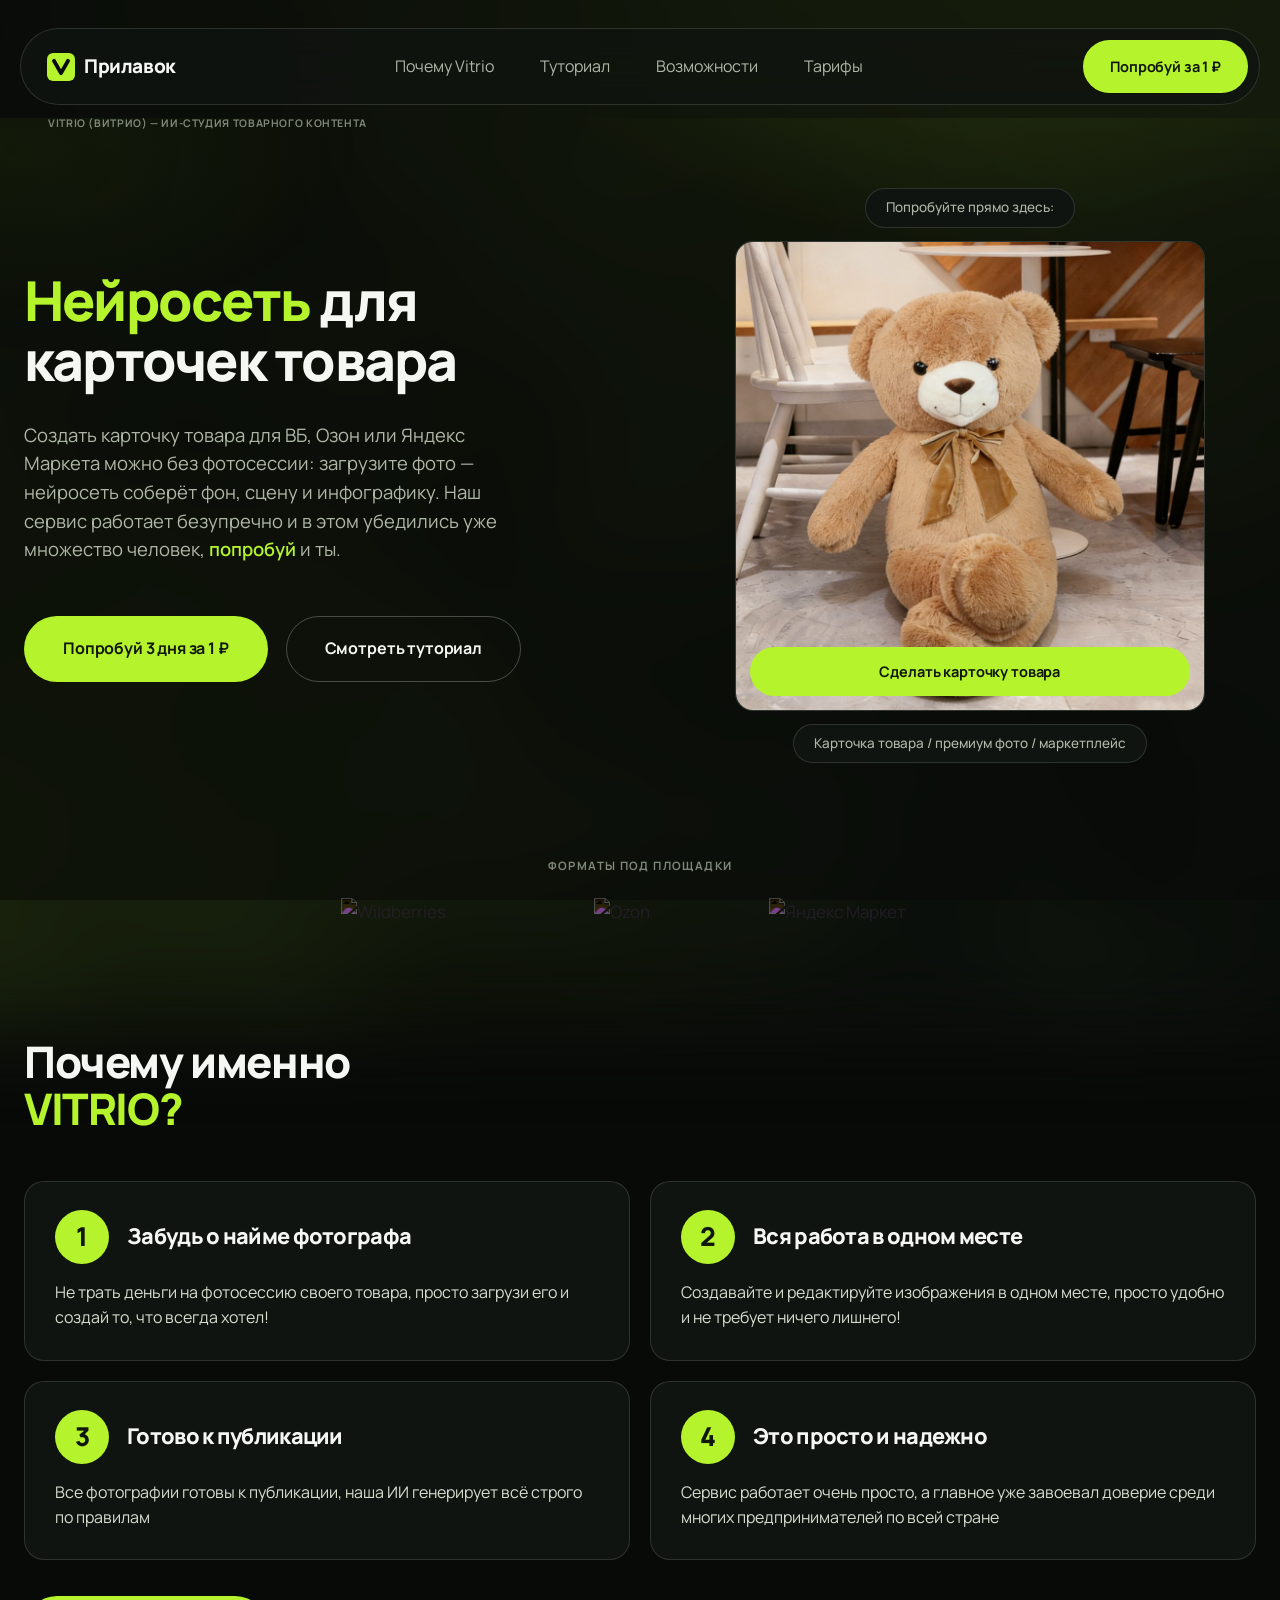
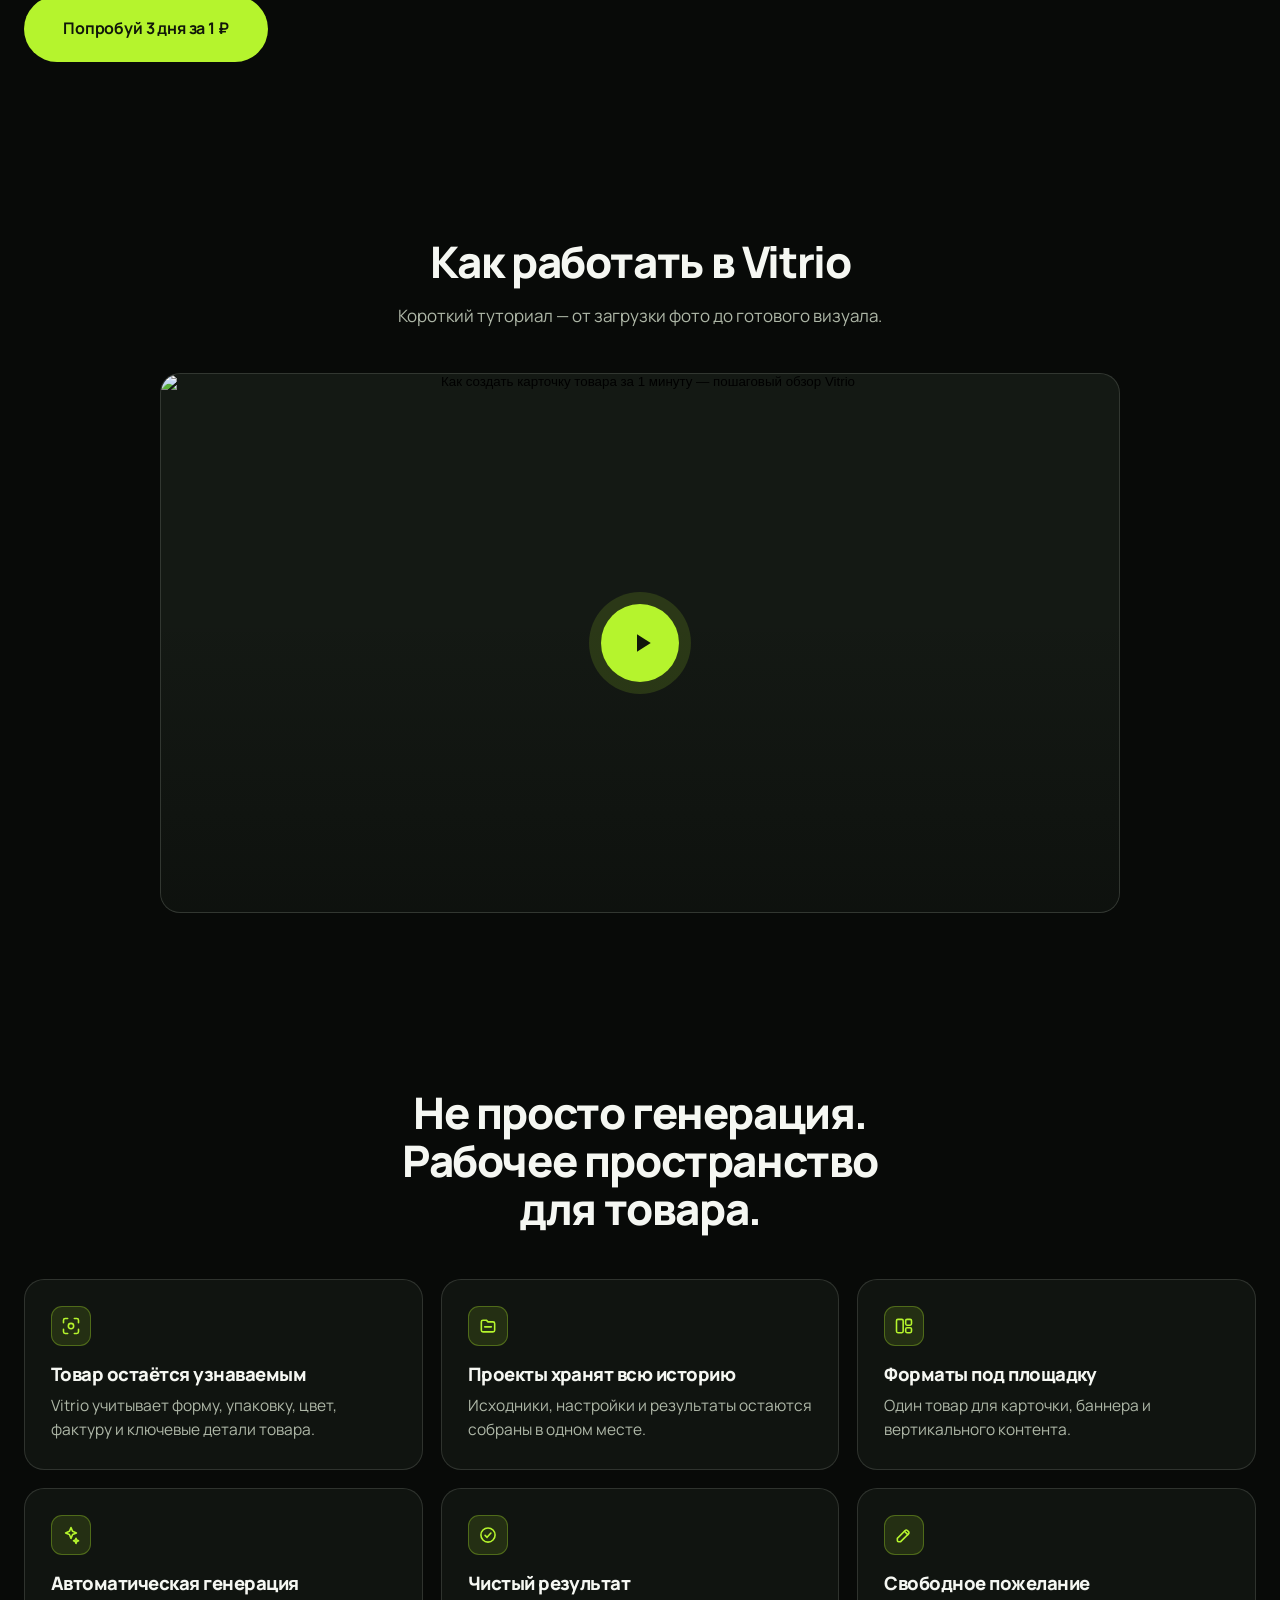
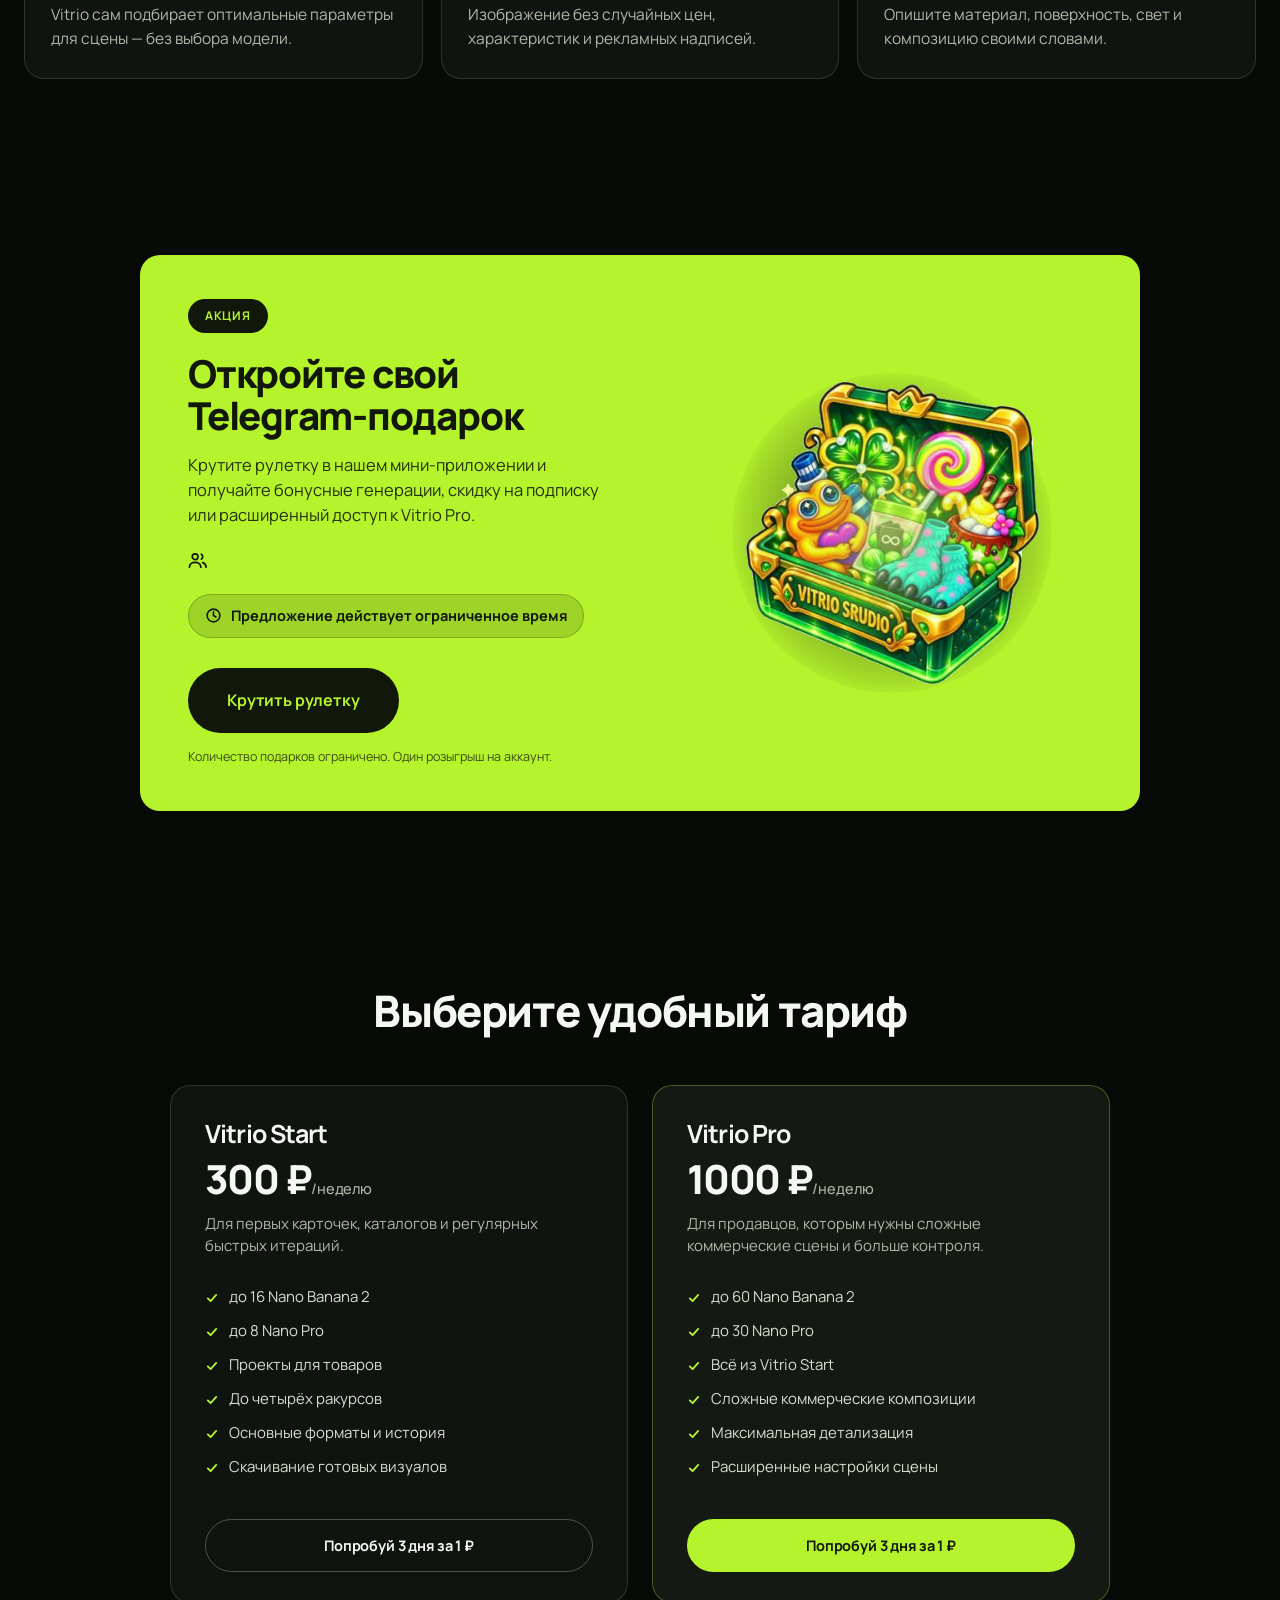
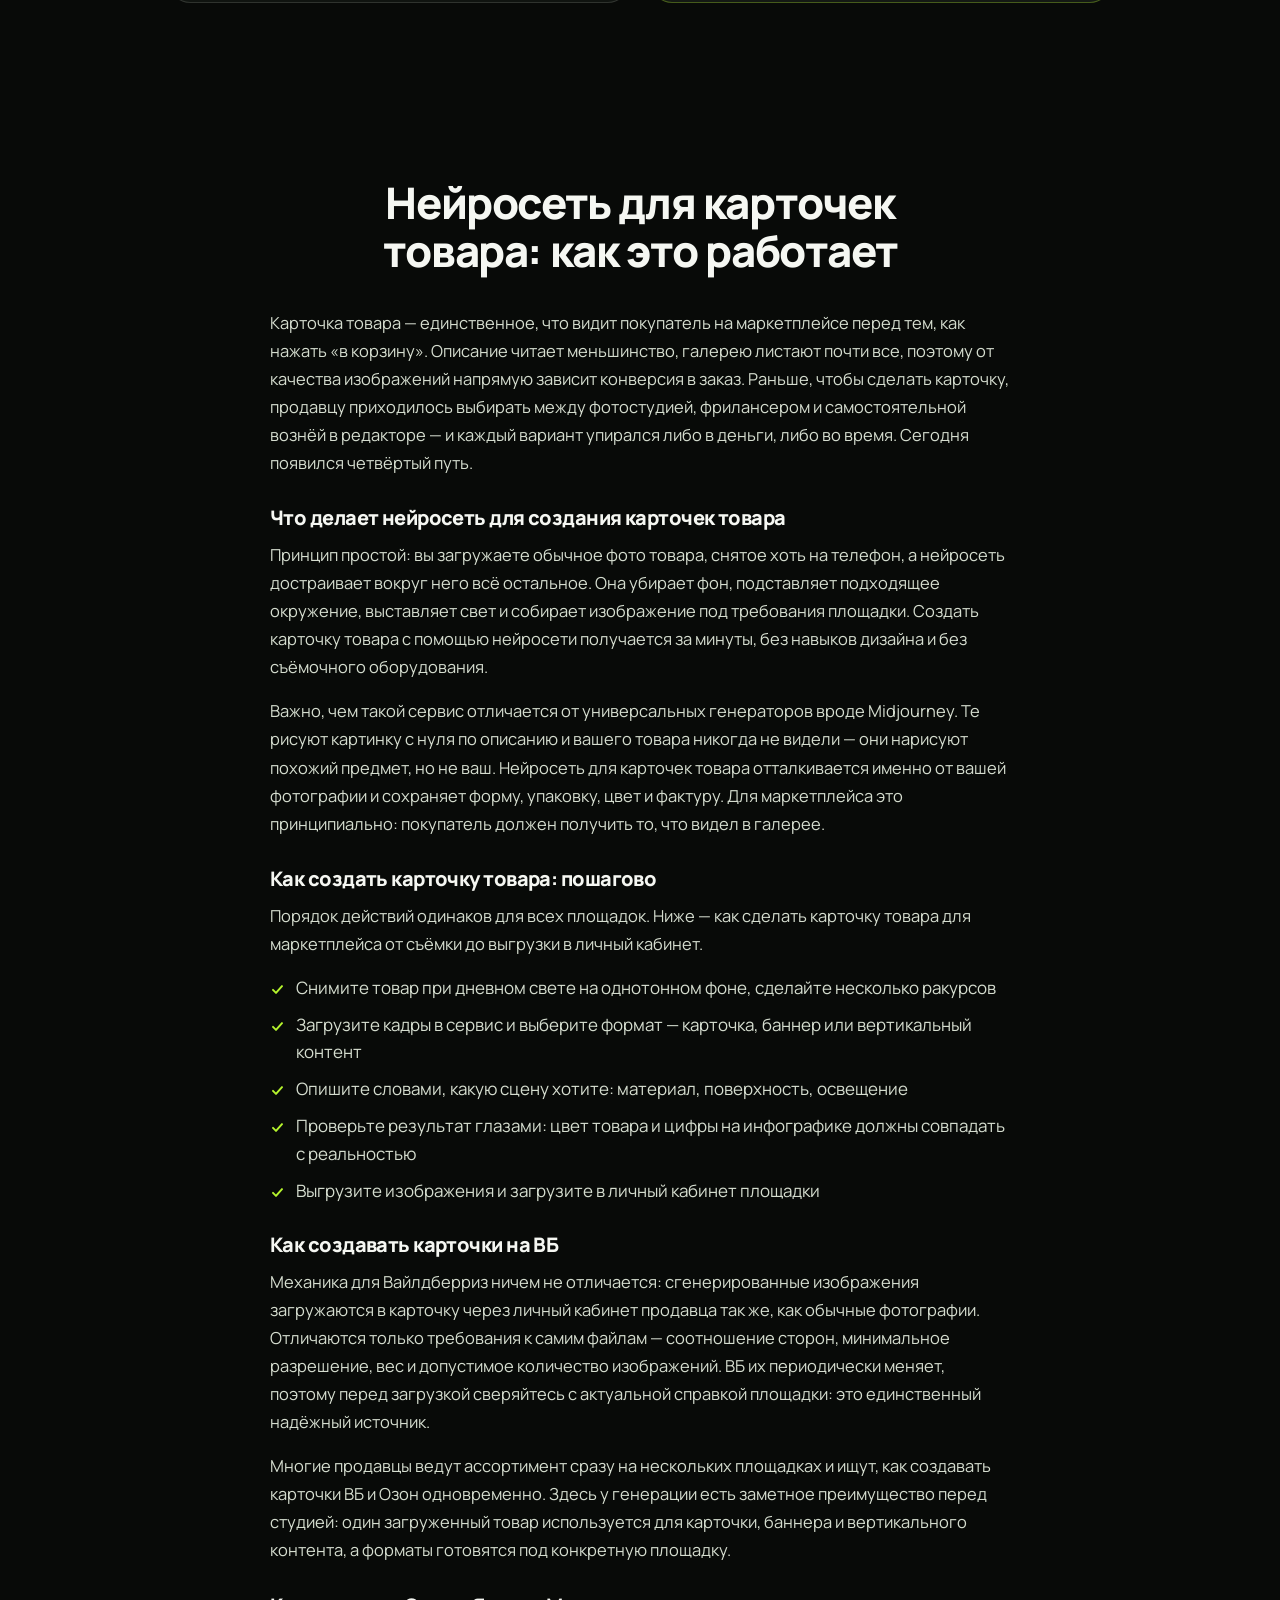
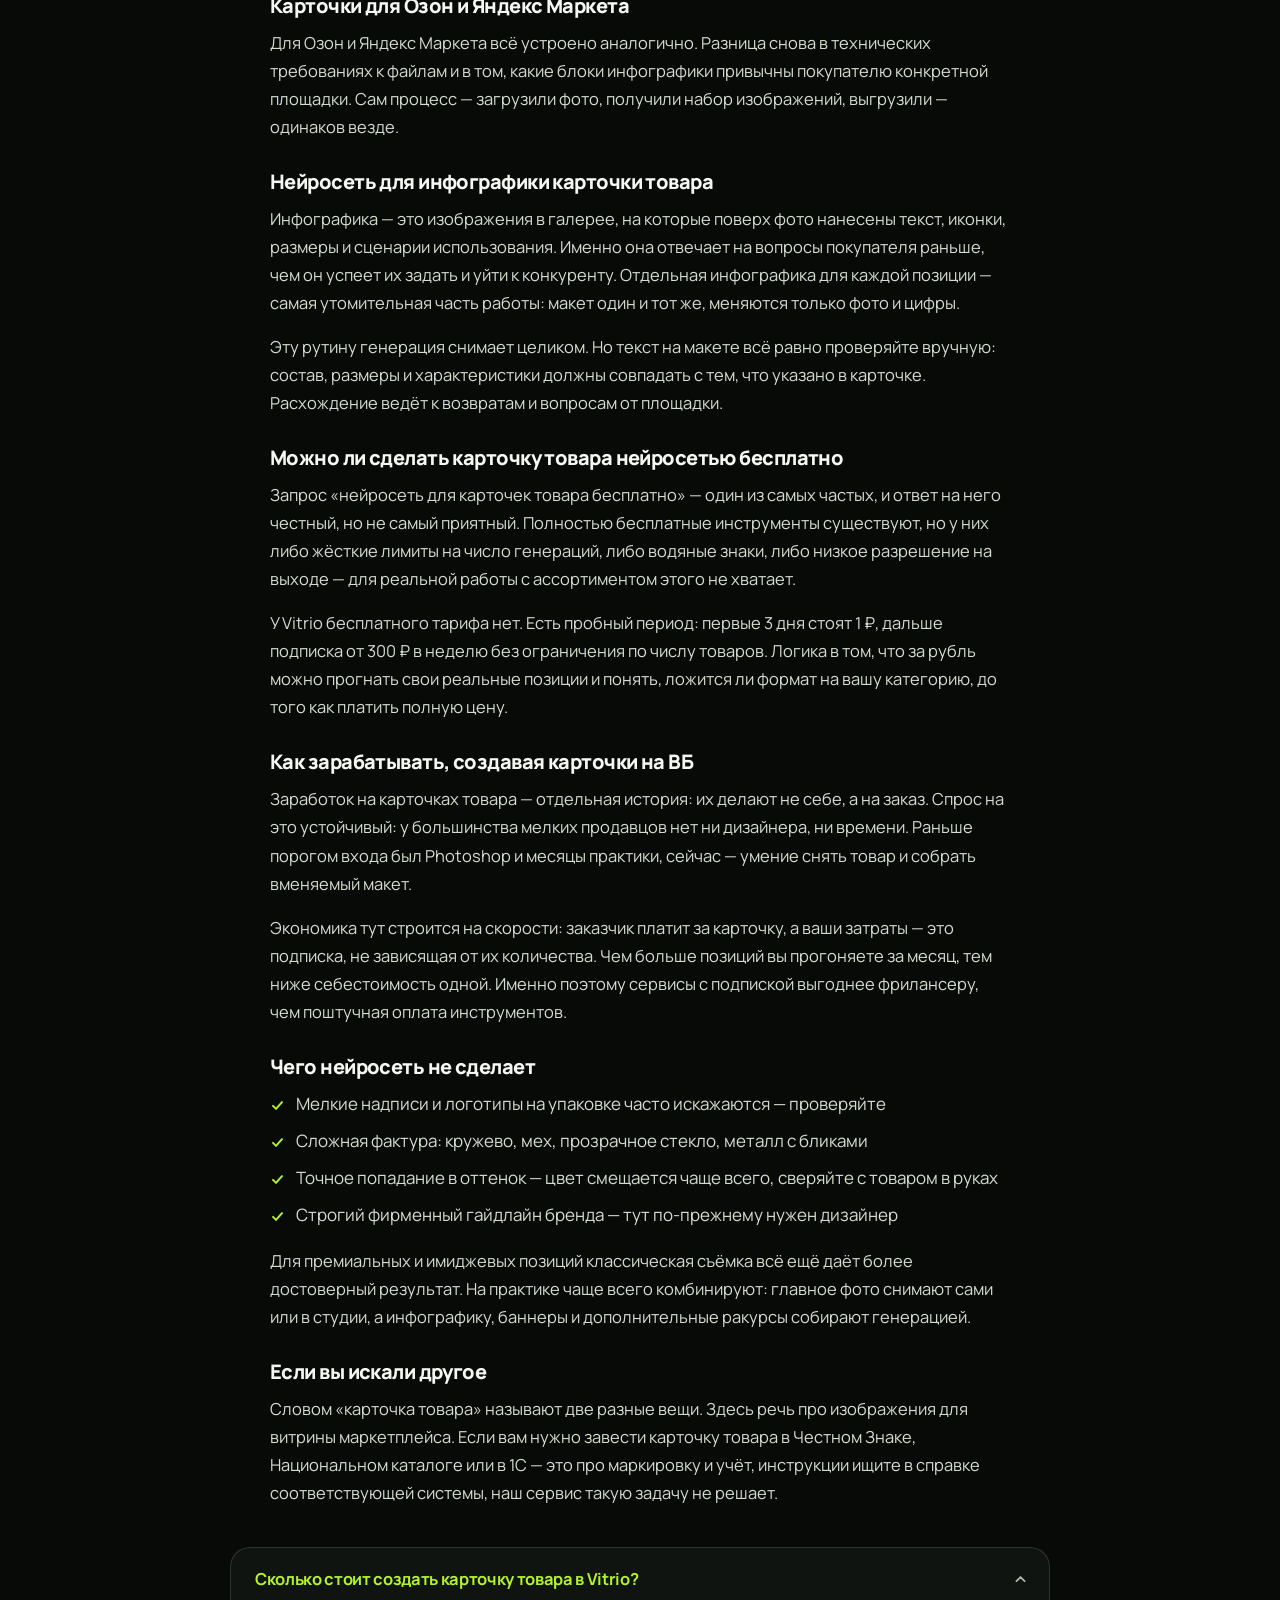
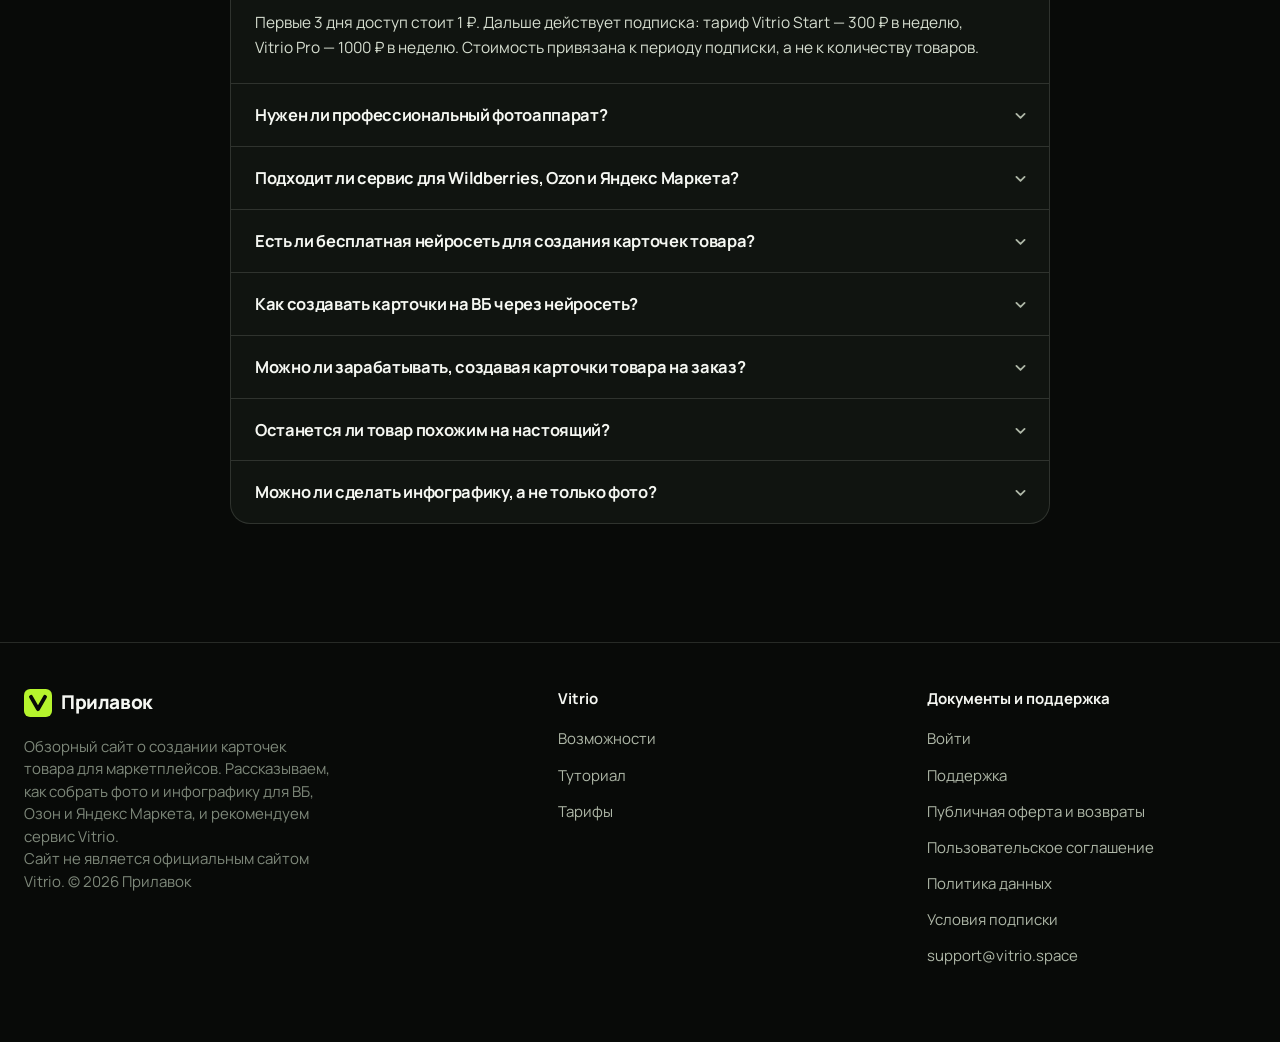
==== commit 6b8770be: "Подготовка к публикации: prilavok.ru, свой бренд, мета-теги, файлы для Pages - canonical, OG/Twitter" ====
--- a/index.html
+++ b/index.html
@@ -4,7 +4,7 @@
 <meta charset="UTF-8">
 <meta name="viewport" content="width=device-width, initial-scale=1.0">
 <meta name="theme-color" content="#080a08">
-<title>Нейросеть для карточек товара — создать карточку товара для ВБ и Озон | Vitrio</title>
+<title>Нейросеть для карточек товара — создать карточку товара для ВБ и Озон | Прилавок</title>
 <meta name="description" content="Нейросеть для создания карточек товара: загрузите фото — и получите фон, сцену и инфографику для ВБ, Озон и Яндекс Маркета. Как создать карточку товара без фотосессии. 3 дня за 1 ₽, дальше от 300 ₽ в неделю.">
 <link rel="icon" href="img/favicon.svg" type="image/svg+xml">
 <link rel="canonical" href="https://prilavok.ru/">
@@ -22,7 +22,7 @@
 <link rel="preconnect" href="https://fonts.googleapis.com">
 <link rel="preconnect" href="https://fonts.gstatic.com" crossorigin>
 <link rel="stylesheet" href="https://fonts.googleapis.com/css2?family=Manrope:wght@400;500;600;700;800&display=swap">
-<link rel="stylesheet" href="style.css?v=538e9fac">
+<link rel="stylesheet" href="style.css?v=8294542a">
 <script src="app.js?v=578bf423" defer></script>
 </head>
 <body>
@@ -30,8 +30,8 @@
 <!-- ============================ ШАПКА ============================ -->
 <header class="nav">
   <div class="nav__bar">
-    <a class="logo" href="#top" aria-label="Vitrio — на главную">
-      <span class="logo__img"><img src="img/logo.webp" alt="Vitrio" width="260" height="77"><img src="img/logo.webp" alt="" aria-hidden="true" width="260" height="77"></span>
+    <a class="logo" href="#top" aria-label="Прилавок — на главную">
+      <span class="logo__mark" aria-hidden="true"><svg viewBox="0 0 64 64" xmlns="http://www.w3.org/2000/svg"><rect width="64" height="64" rx="14" fill="#b5f42d"/><path d="M16 18 L32 46 L48 18" fill="none" stroke="#080a08" stroke-width="9" stroke-linecap="round" stroke-linejoin="round"/></svg></span><span class="logo__text">Прилавок</span>
     </a>
 
     <nav class="nav__links" aria-label="Основная навигация">
@@ -413,8 +413,8 @@
 <footer class="footer">
   <div class="shell footer__grid">
     <div>
-      <a class="logo" href="#top" aria-label="Vitrio">
-        <span class="logo__img"><img src="img/logo.webp" alt="Vitrio" width="260" height="77" loading="lazy"><img src="img/logo.webp" alt="" aria-hidden="true" width="260" height="77" loading="lazy"></span>
+      <a class="logo" href="#top" aria-label="Прилавок">
+        <span class="logo__mark" aria-hidden="true"><svg viewBox="0 0 64 64" xmlns="http://www.w3.org/2000/svg"><rect width="64" height="64" rx="14" fill="#b5f42d"/><path d="M16 18 L32 46 L48 18" fill="none" stroke="#080a08" stroke-width="9" stroke-linecap="round" stroke-linejoin="round"/></svg></span><span class="logo__text">Прилавок</span>
       </a>
       <p class="footer__about">Обзорный сайт о создании карточек товара для маркетплейсов. Рассказываем, как собрать фото и инфографику для ВБ, Озон и Яндекс Маркета, и рекомендуем сервис Vitrio.<br>Сайт не является официальным сайтом Vitrio. © 2026 Прилавок</p>
     </div>
--- a/style.css
+++ b/style.css
@@ -140,11 +140,10 @@
    оно пропадает. Кладём две копии файла друг на друга и режем по
    границе знака и слова (42.88% ширины, там чистый зазор 11px):
    знак показываем как есть, слово перекрашиваем в белый. */
-.logo{display:flex;align-items:center;flex:none;}
-.logo__img{position:relative;display:block;height:28px;aspect-ratio:260/77;}
-.logo__img img{position:absolute;inset:0;width:100%;height:100%;object-fit:contain;}
-.logo__img img:first-child{clip-path:inset(0 57.12% 0 0);}
-.logo__img img:last-child{clip-path:inset(0 0 0 42.88%);filter:brightness(0) invert(1);}
+.logo{display:flex;align-items:center;gap:9px;flex:none;text-decoration:none;}
+.logo__mark{display:block;width:28px;height:28px;flex:none;}
+.logo__mark svg{display:block;width:100%;height:100%;}
+.logo__text{font-weight:800;font-size:19px;letter-spacing:-.02em;color:var(--text);white-space:nowrap;}
 .nav__links{flex:1;display:flex;justify-content:center;gap:46px;}
 .nav__links a{font-size:16px;color:var(--muted);transition:color .18s var(--ease);}
 .nav__links a:hover{color:var(--text);}
@@ -622,7 +621,8 @@
   body{font-size:16px;}
   .nav__bar{padding:9px 9px 9px 16px;}
   .logo__plate{padding:6px 12px;}
-  .logo img{height:22px;}
+  .logo__mark{width:24px;height:24px;}
+  .logo__text{font-size:17px;}
   .nav__caption{padding-left:18px;font-size:9.5px;}
   .nav__cta{padding:11px 16px;font-size:13px;}
   .hero{padding:42px 0 58px;}
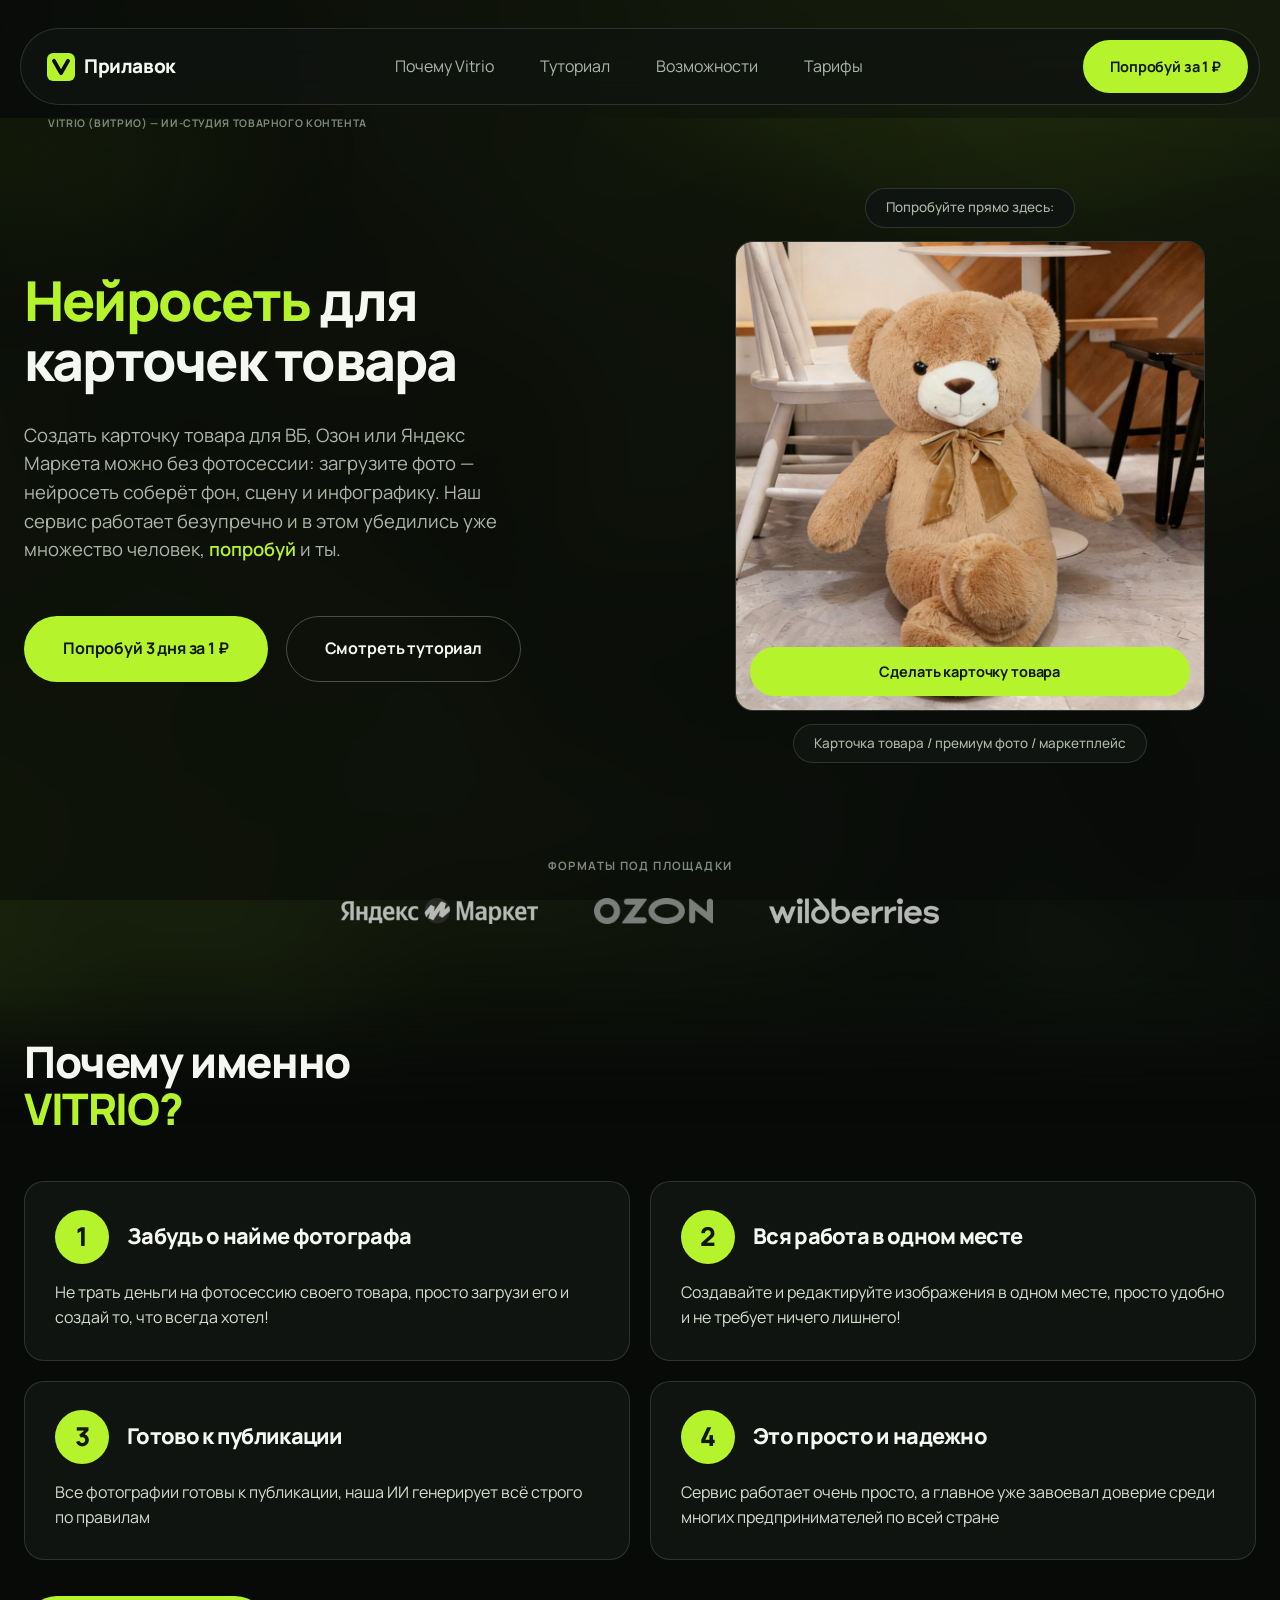
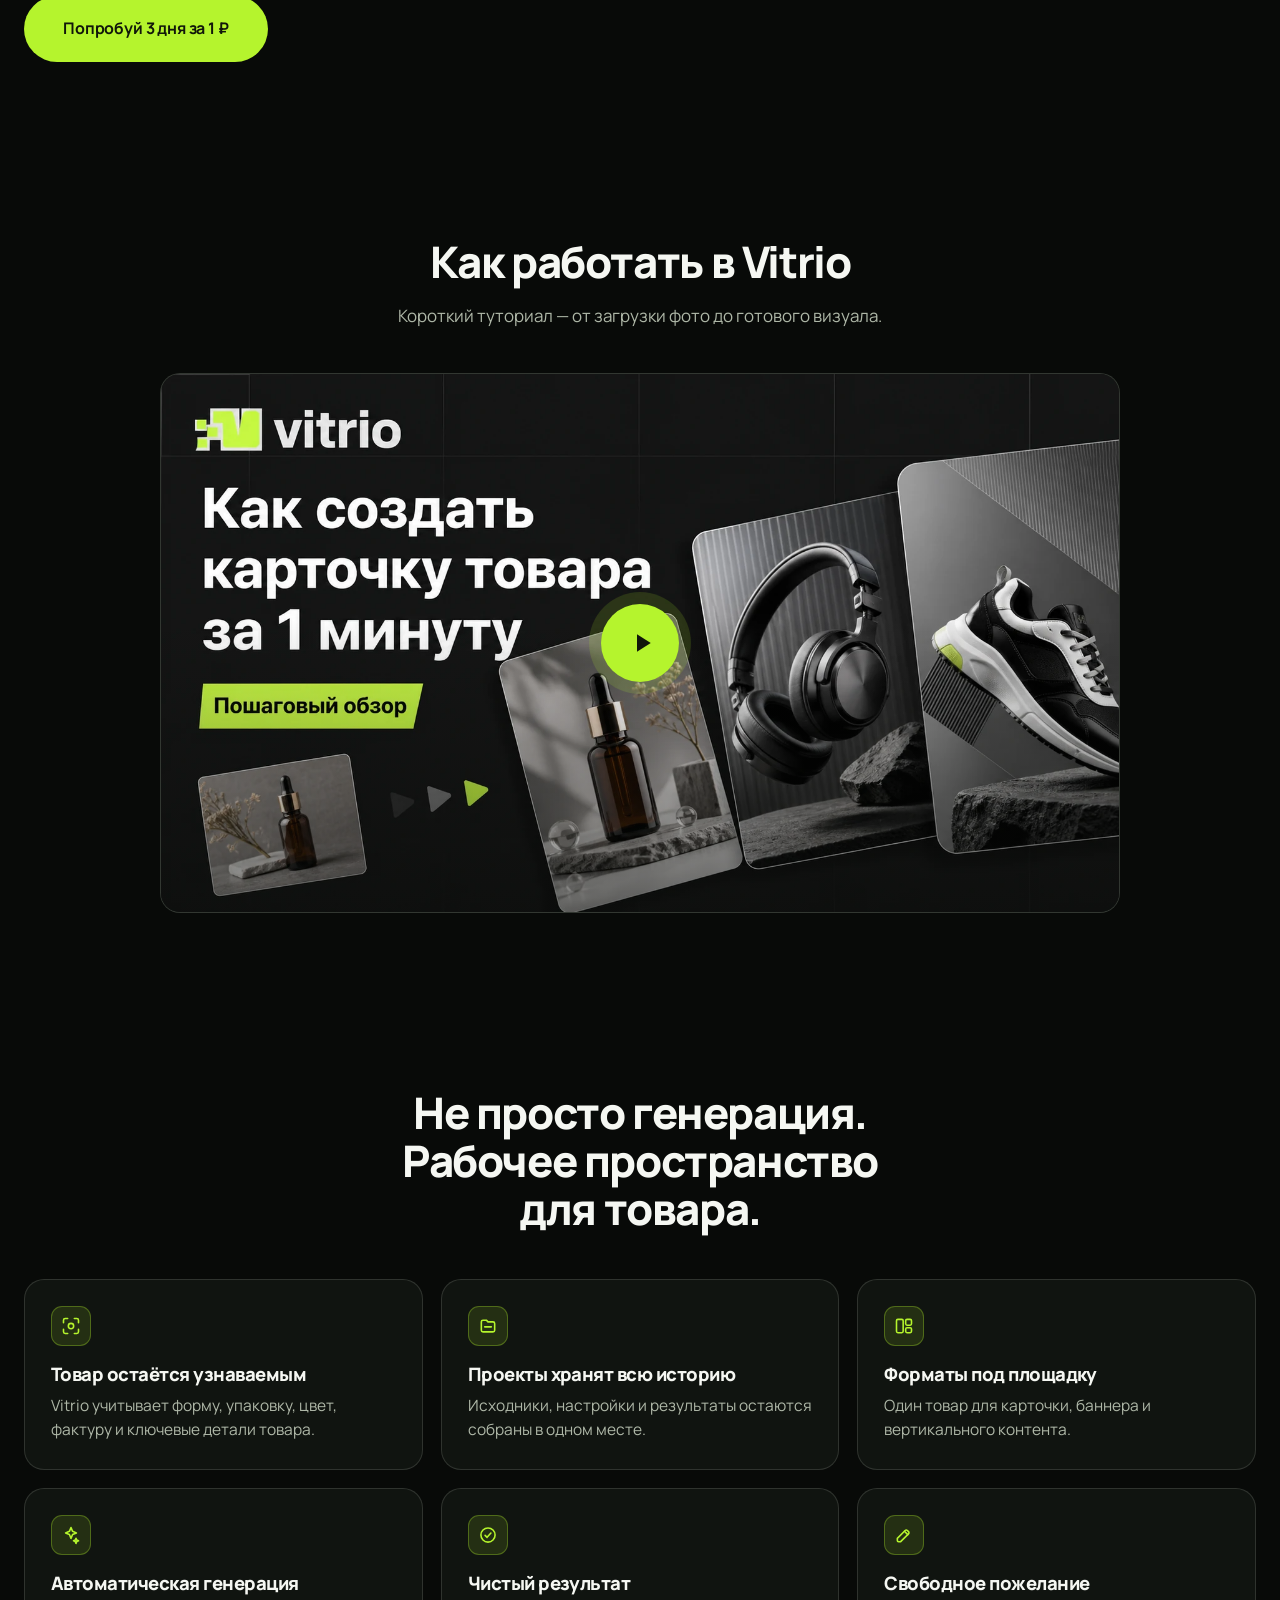
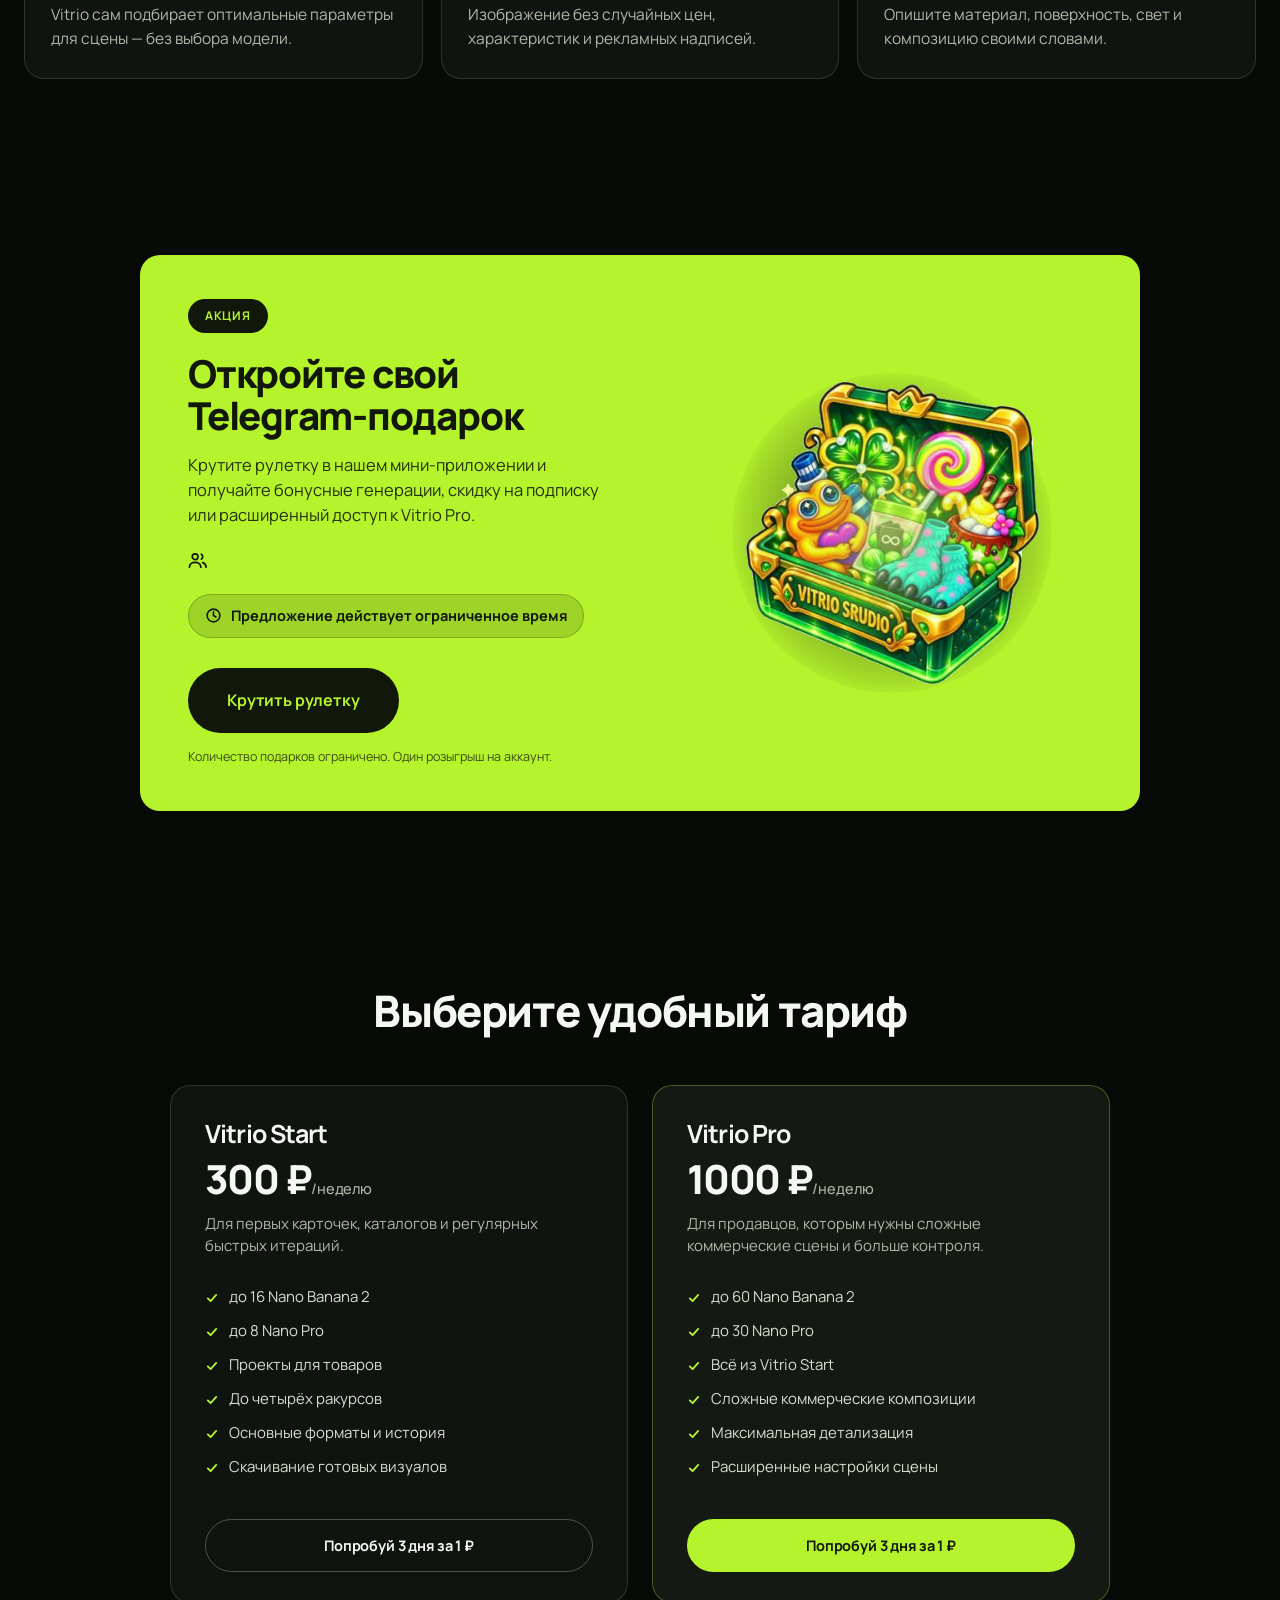
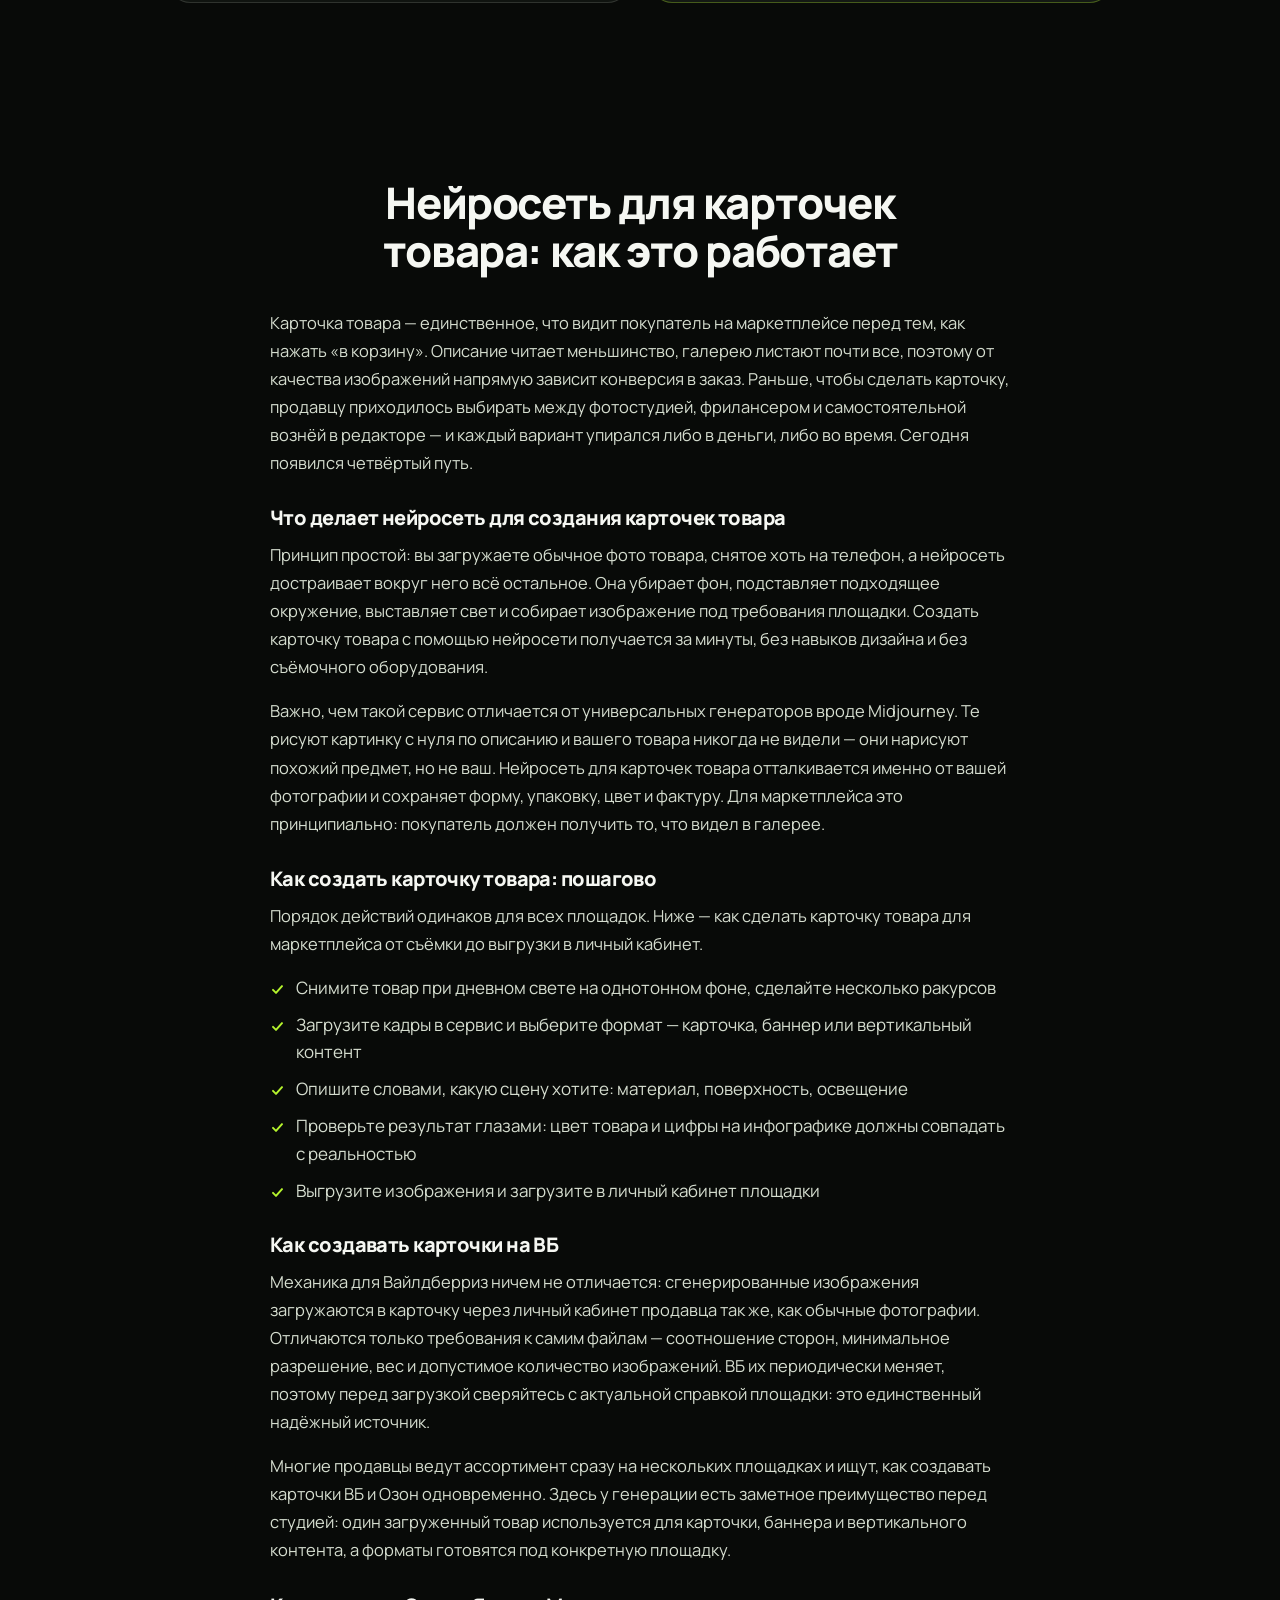
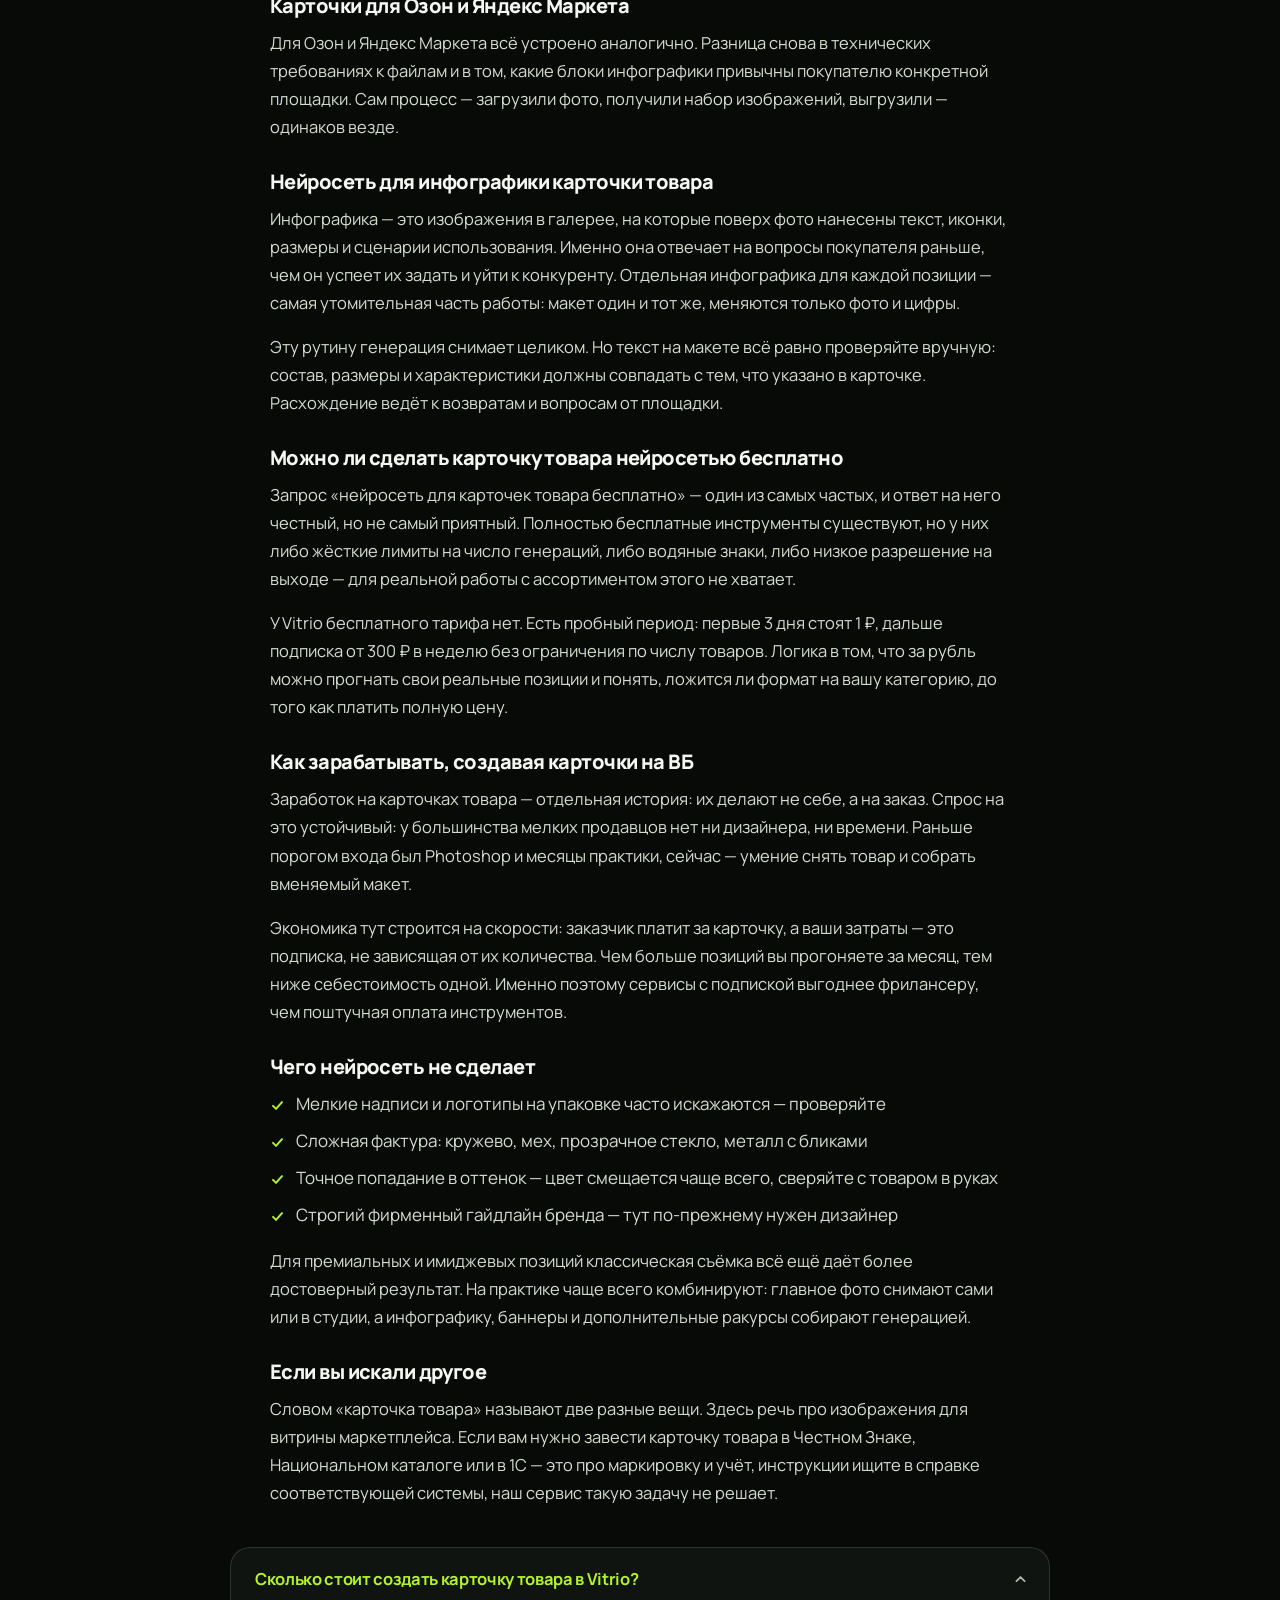
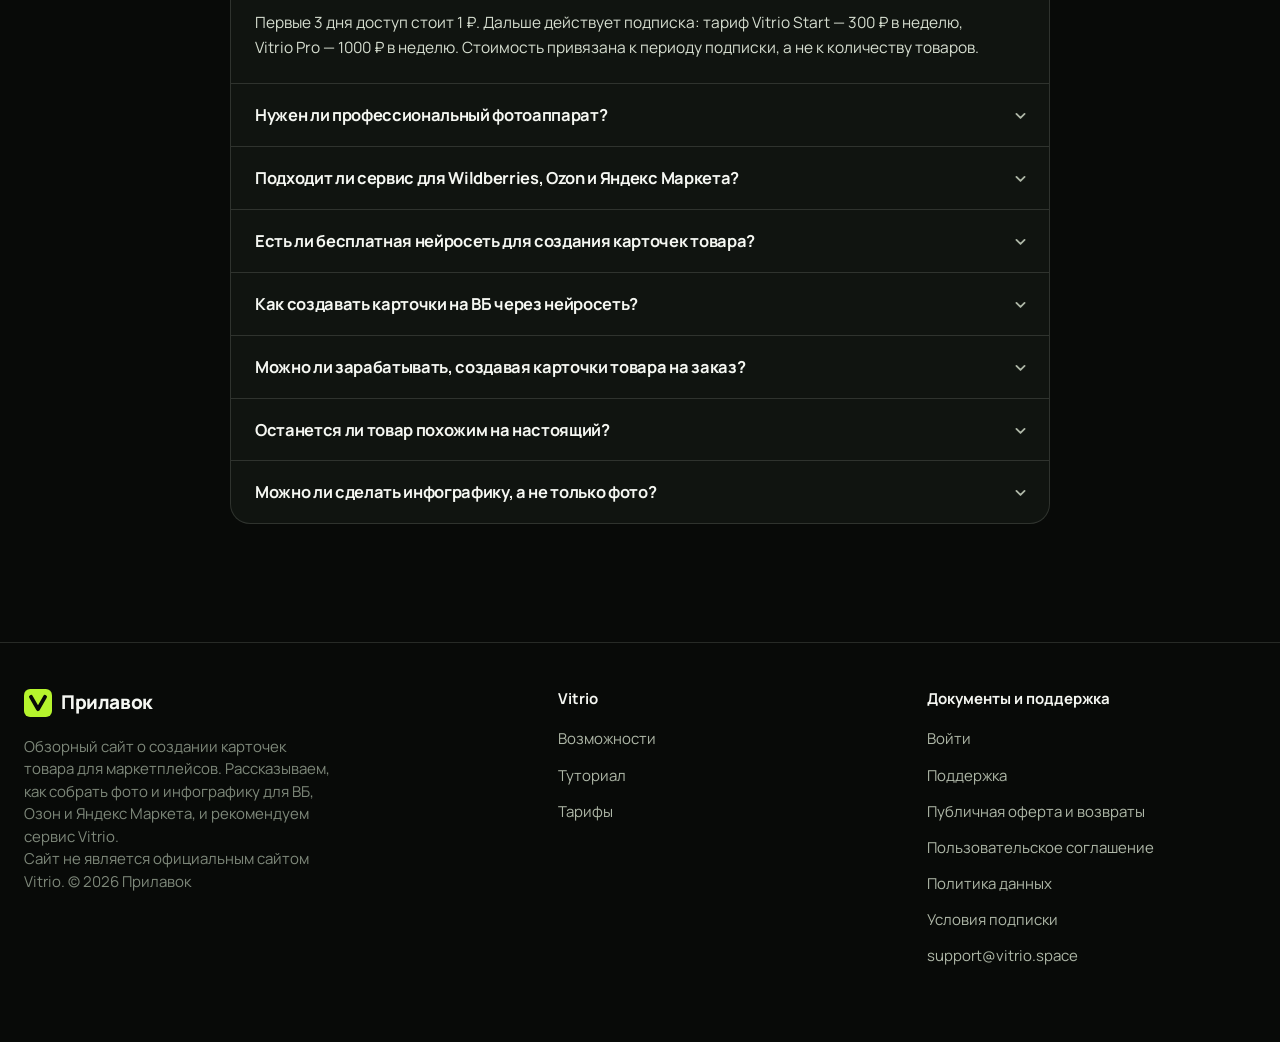
==== commit 8f6046f7: "Картинки с vitrio.space скачаны локально Co-Authored-By: Claude Opus 5 <noreply@anthropic.com>" ====
--- a/index.html
+++ b/index.html
@@ -121,9 +121,9 @@
     <div class="shell">
       <p class="mp__label">Форматы под площадки</p>
       <div class="mp__row">
-        <img src="https://vitrio.space/assets/vitrio/marketplaces/wildberries.webp" alt="Wildberries" width="280" height="37" loading="lazy">
-        <img src="https://vitrio.space/assets/vitrio/marketplaces/ozon.webp" alt="Ozon" width="280" height="61" loading="lazy">
-        <img src="https://vitrio.space/assets/vitrio/marketplaces/yandex-market.webp" alt="Яндекс Маркет" width="280" height="43" loading="lazy">
+        <img src="img/wildberries.webp" alt="Wildberries" width="280" height="37" loading="lazy">
+        <img src="img/ozon.webp" alt="Ozon" width="280" height="61" loading="lazy">
+        <img src="img/yandex-market.webp" alt="Яндекс Маркет" width="280" height="43" loading="lazy">
       </div>
     </div>
   </section>
@@ -182,7 +182,7 @@
 
       <div class="tutorial__box" data-embed="https://kinescope.io/embed/ptXt8i3foDfA9RFzfxUPYB?autoplay=1" data-embed-title="Туториал по работе в Vitrio">
         <button class="tutorial__cover" type="button" aria-label="Воспроизвести туториал по работе в Vitrio">
-          <img src="https://vitrio.space/assets/vitrio/tutorial/tutorial-cover-04.webp" alt="Как создать карточку товара за 1 минуту — пошаговый обзор Vitrio" width="1536" height="864" loading="lazy">
+          <img src="img/tutorial-cover-04.webp" alt="Как создать карточку товара за 1 минуту — пошаговый обзор Vitrio" width="1536" height="864" loading="lazy">
           <span class="tutorial__play" aria-hidden="true">
             <svg viewBox="0 0 24 24"><path d="M8 5l11 7-11 7z"/></svg>
           </span>
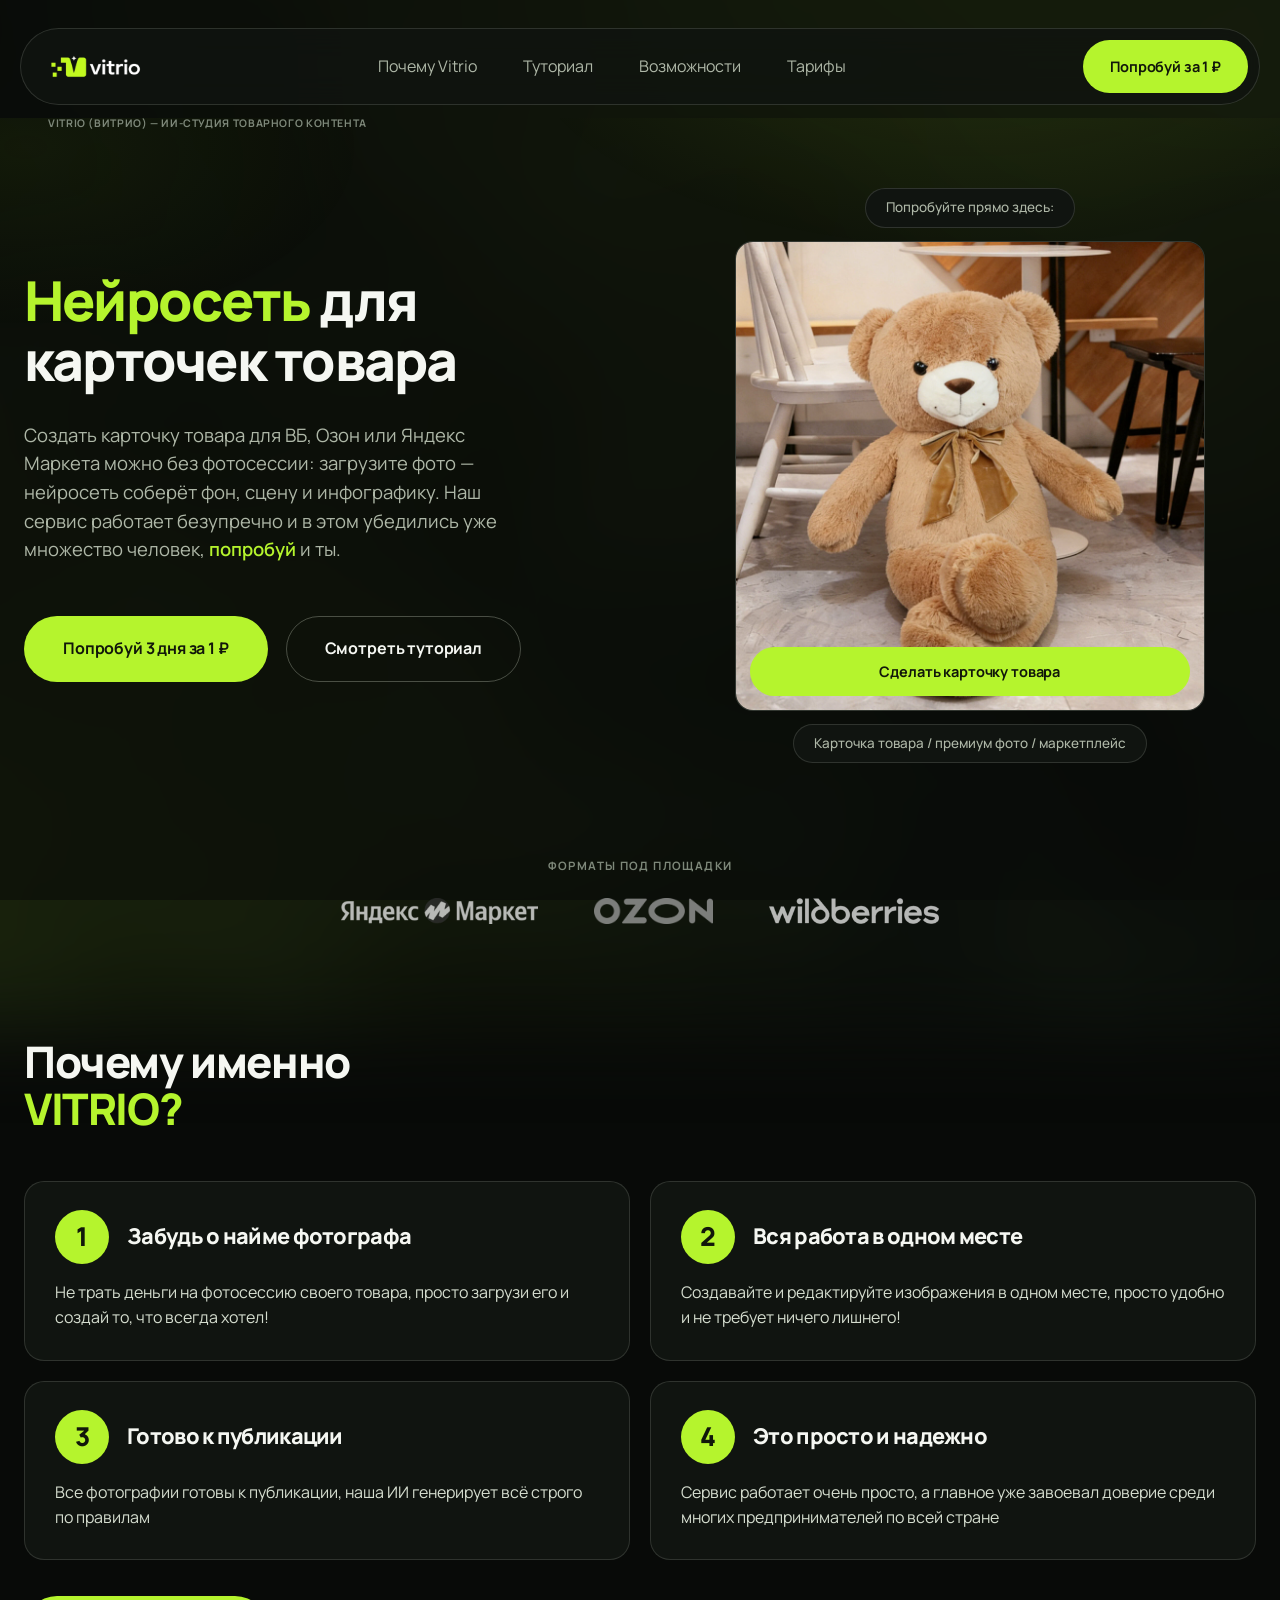
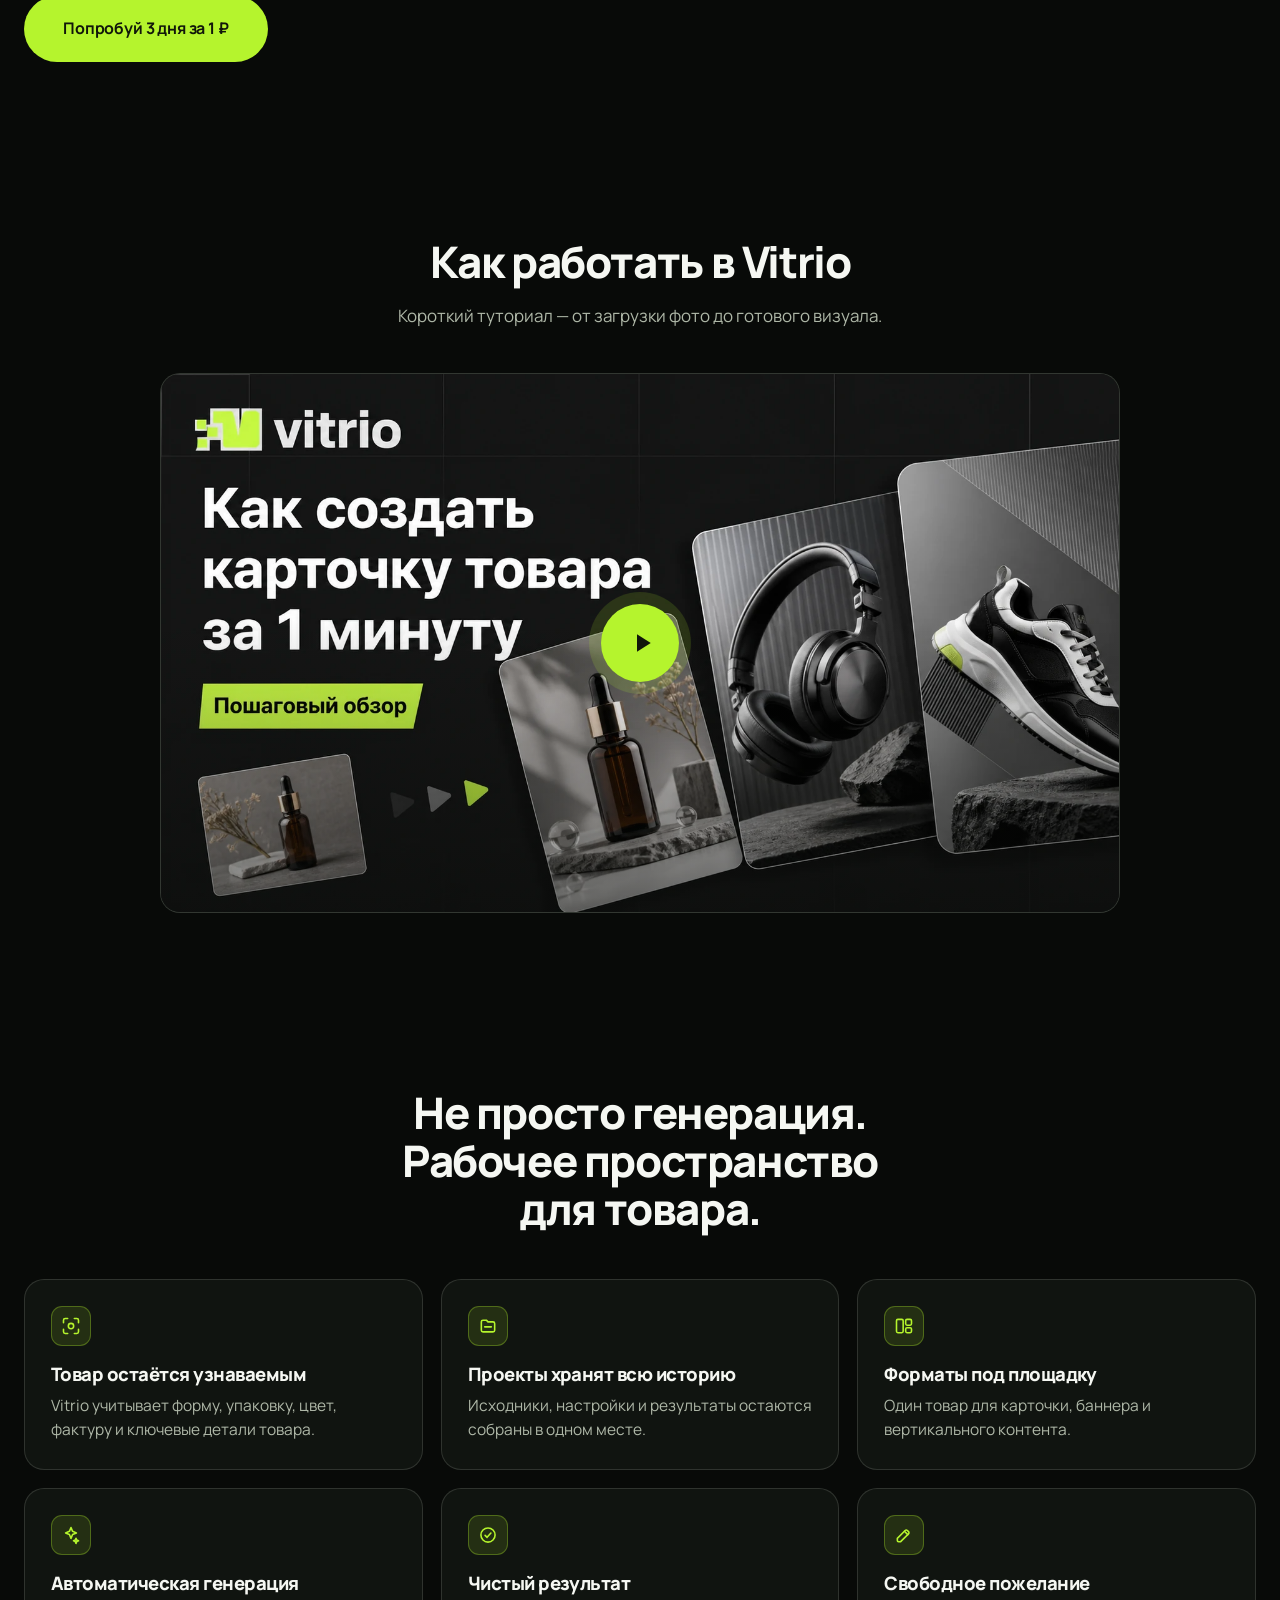
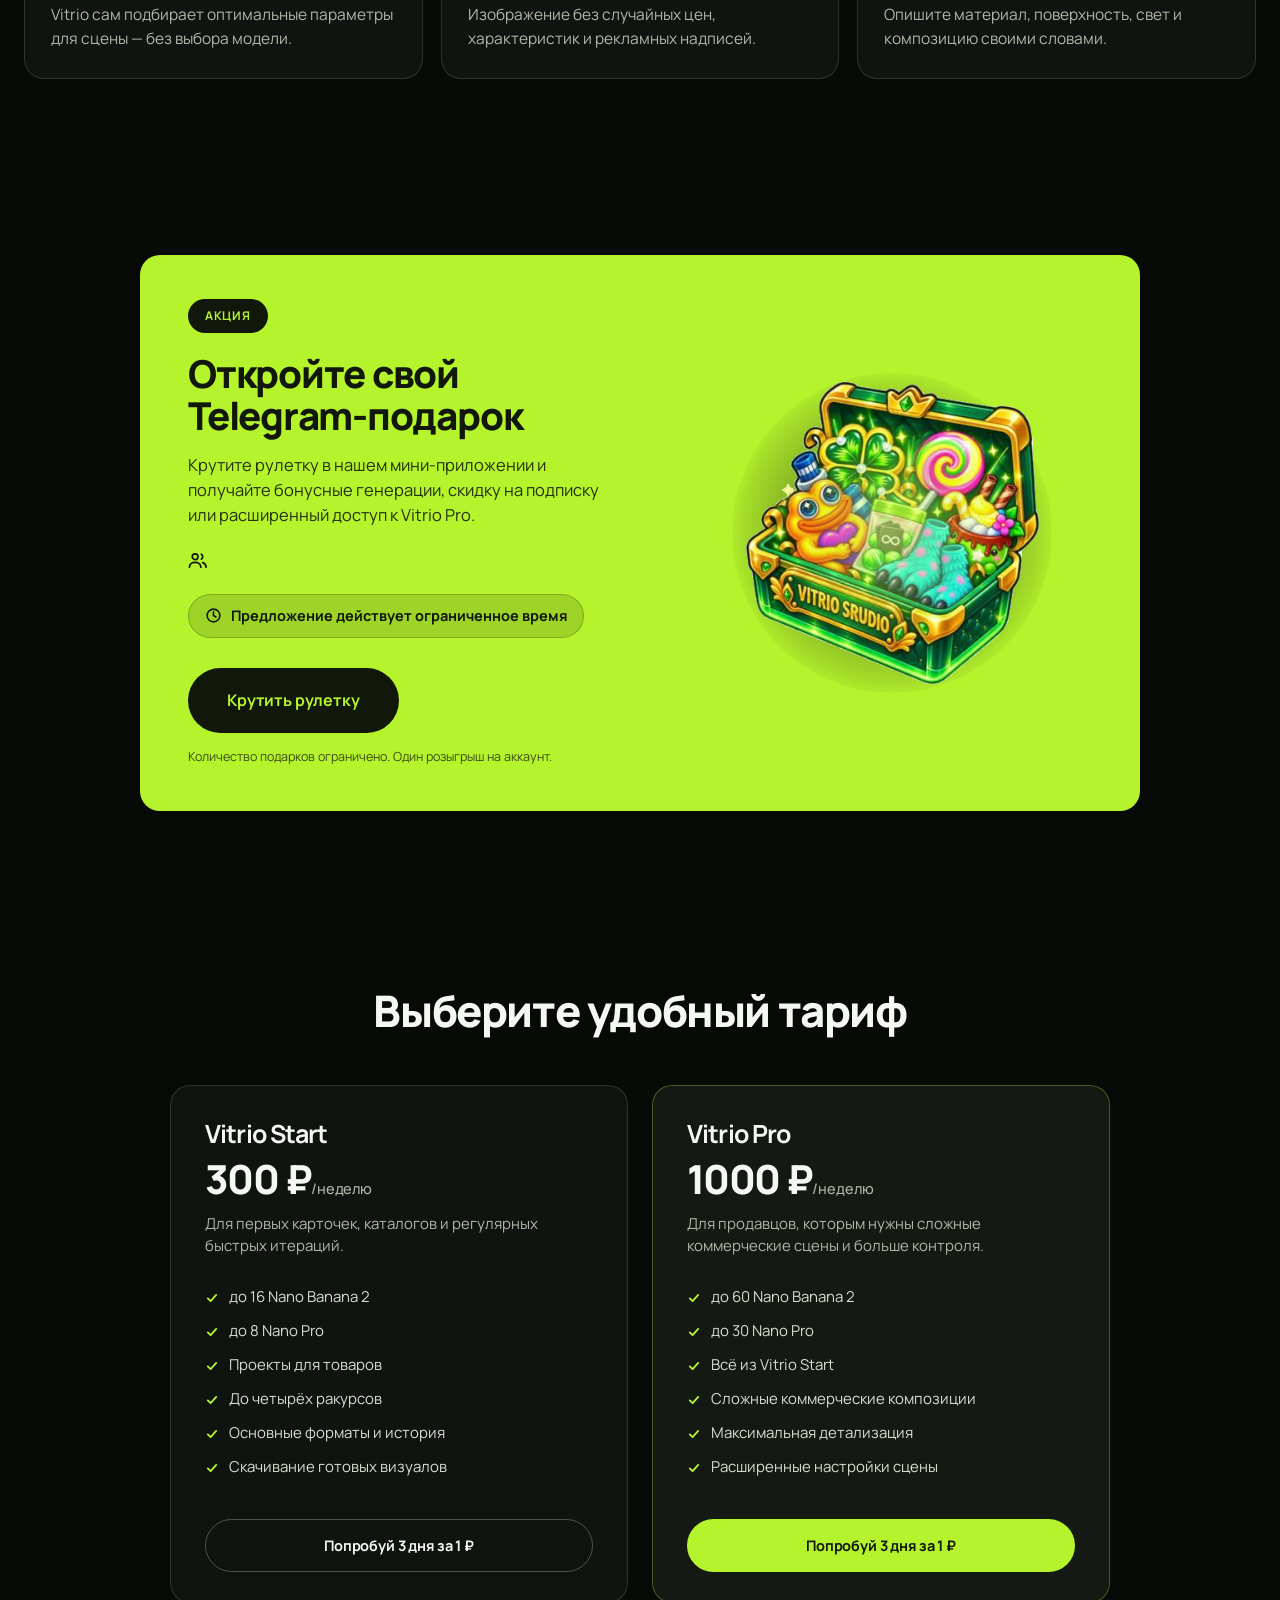
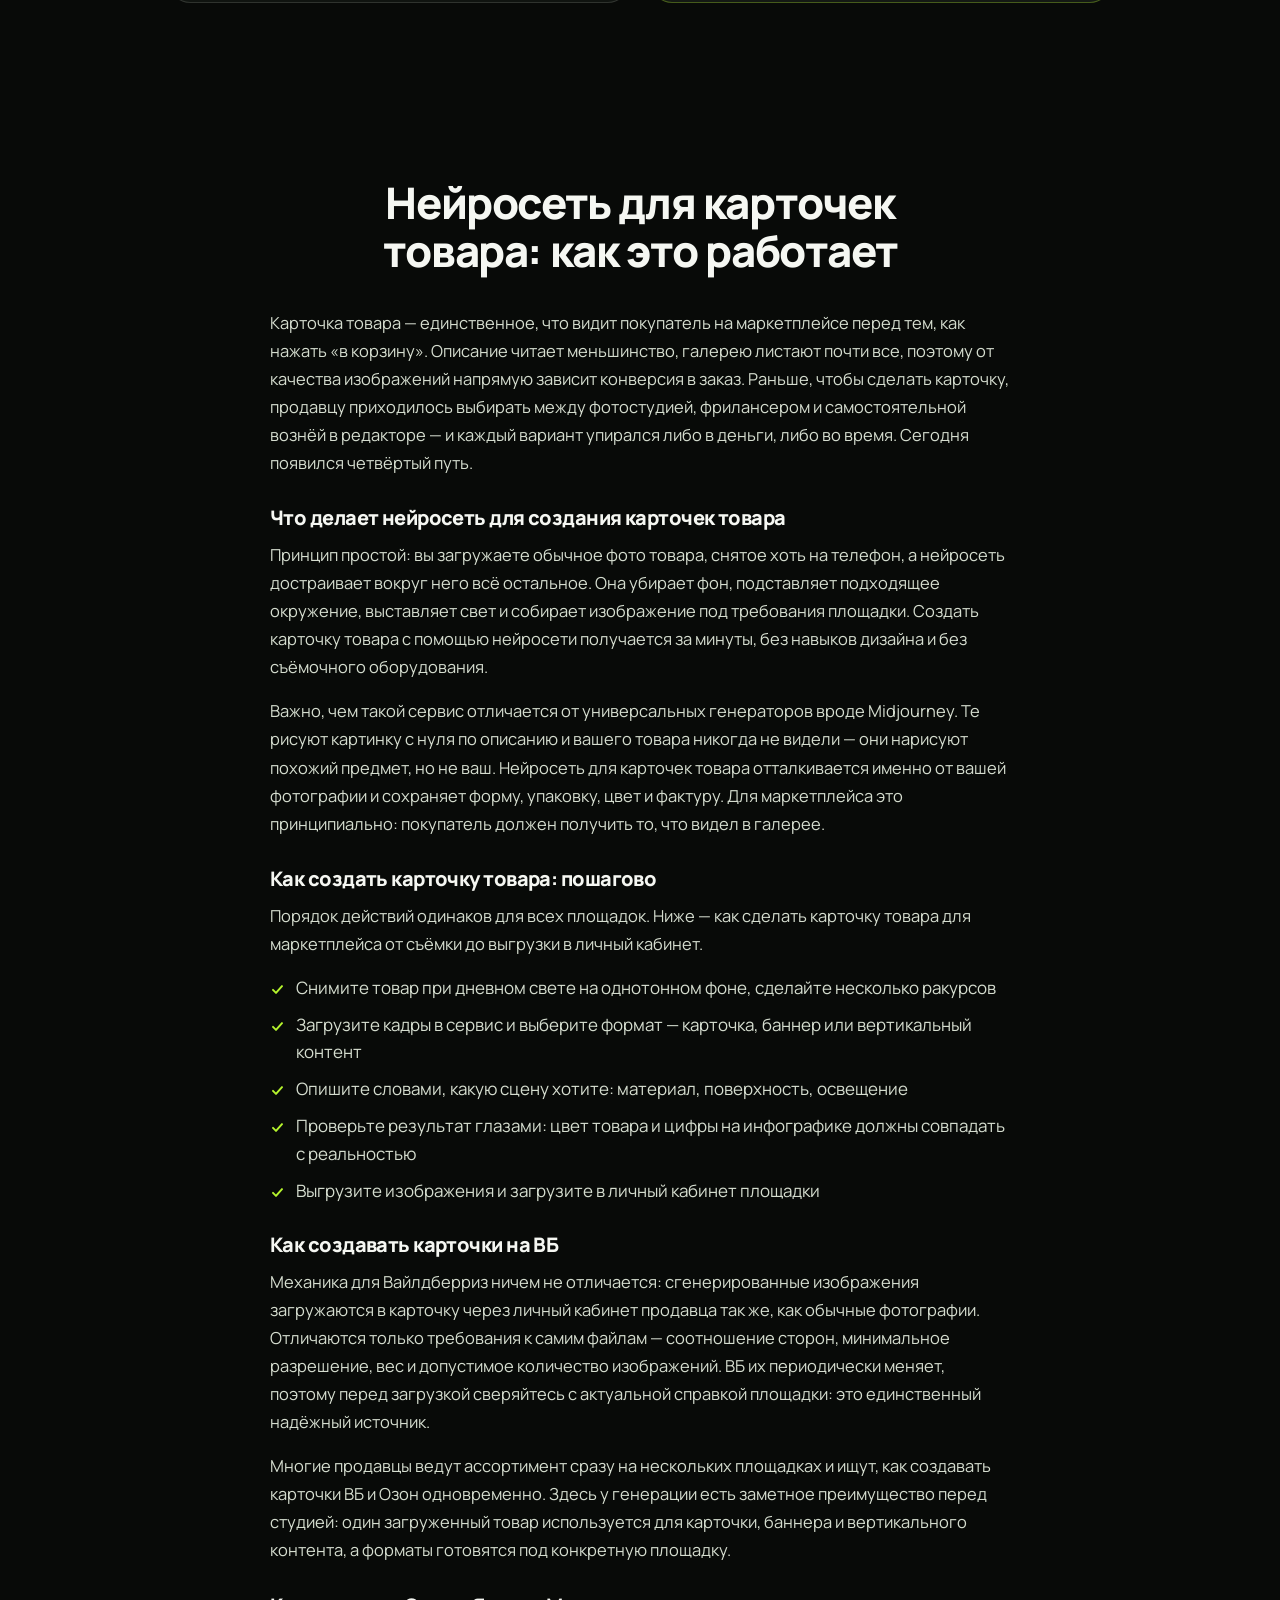
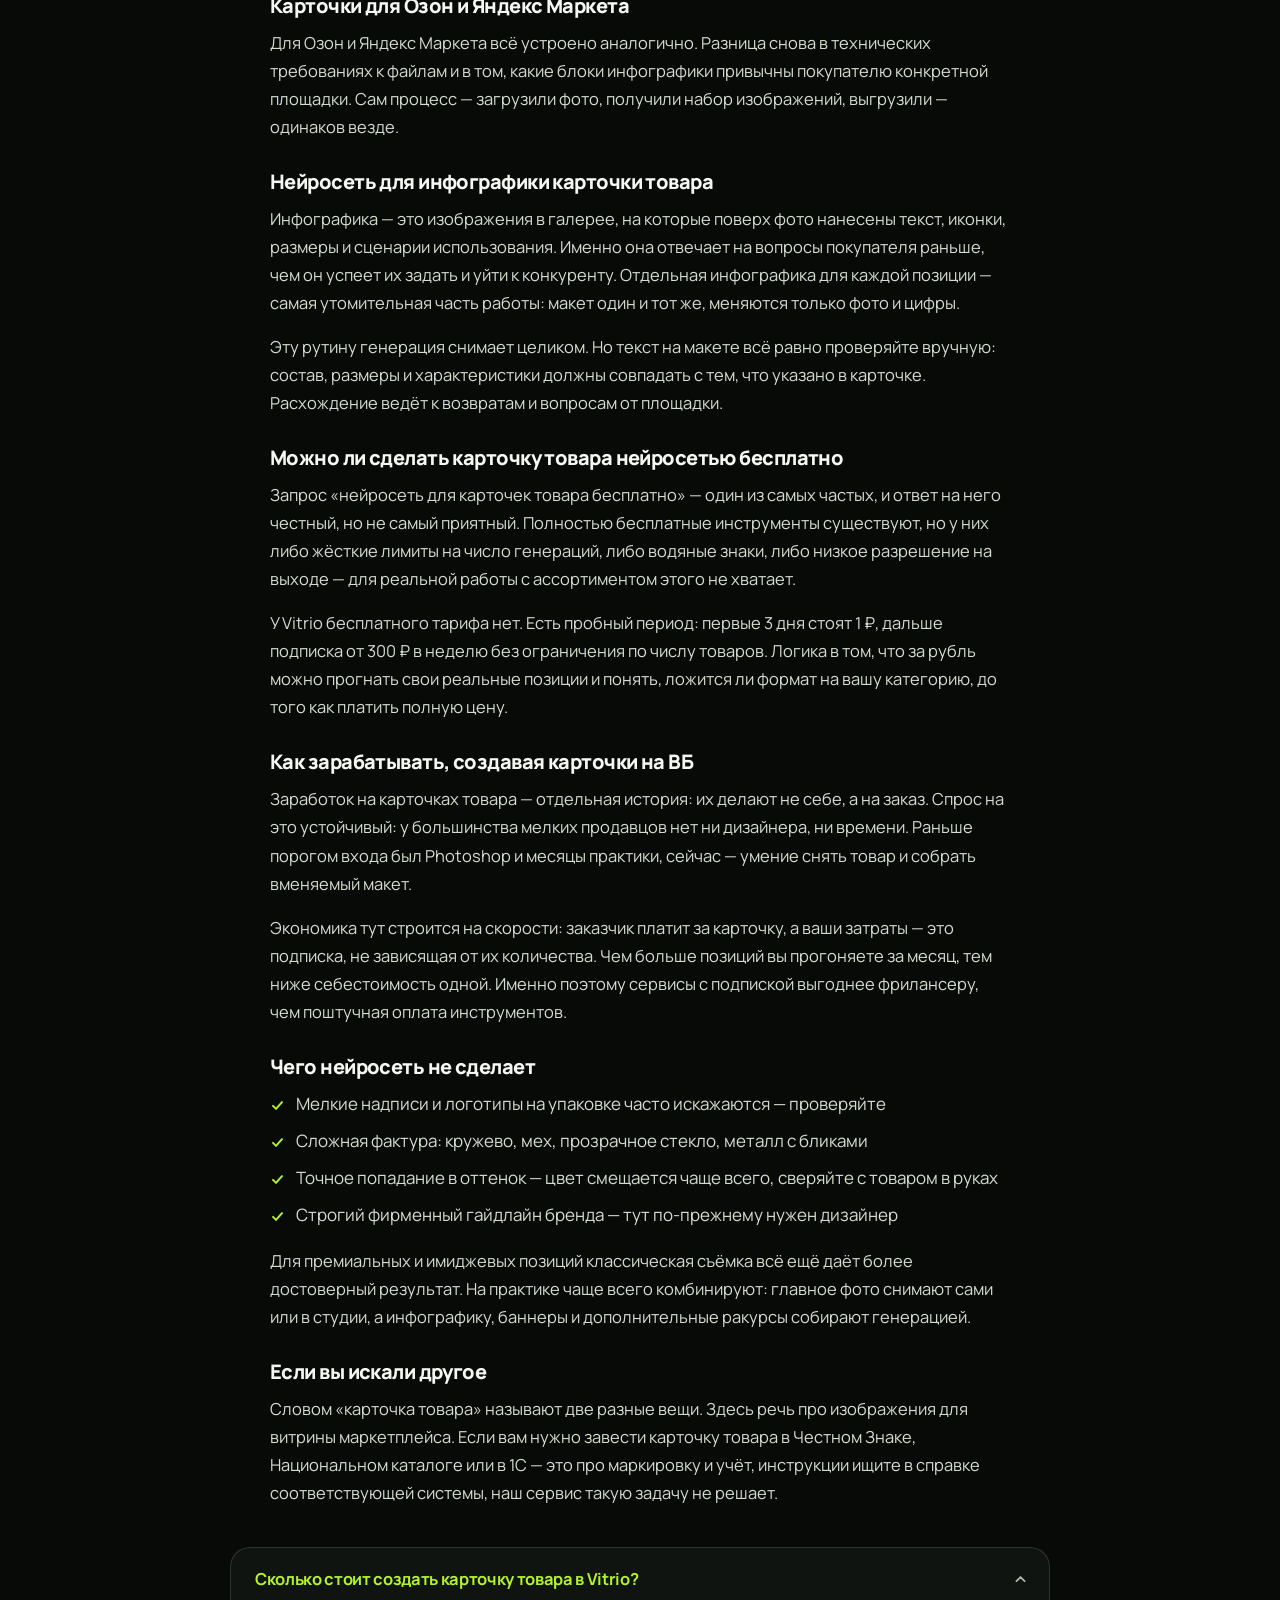
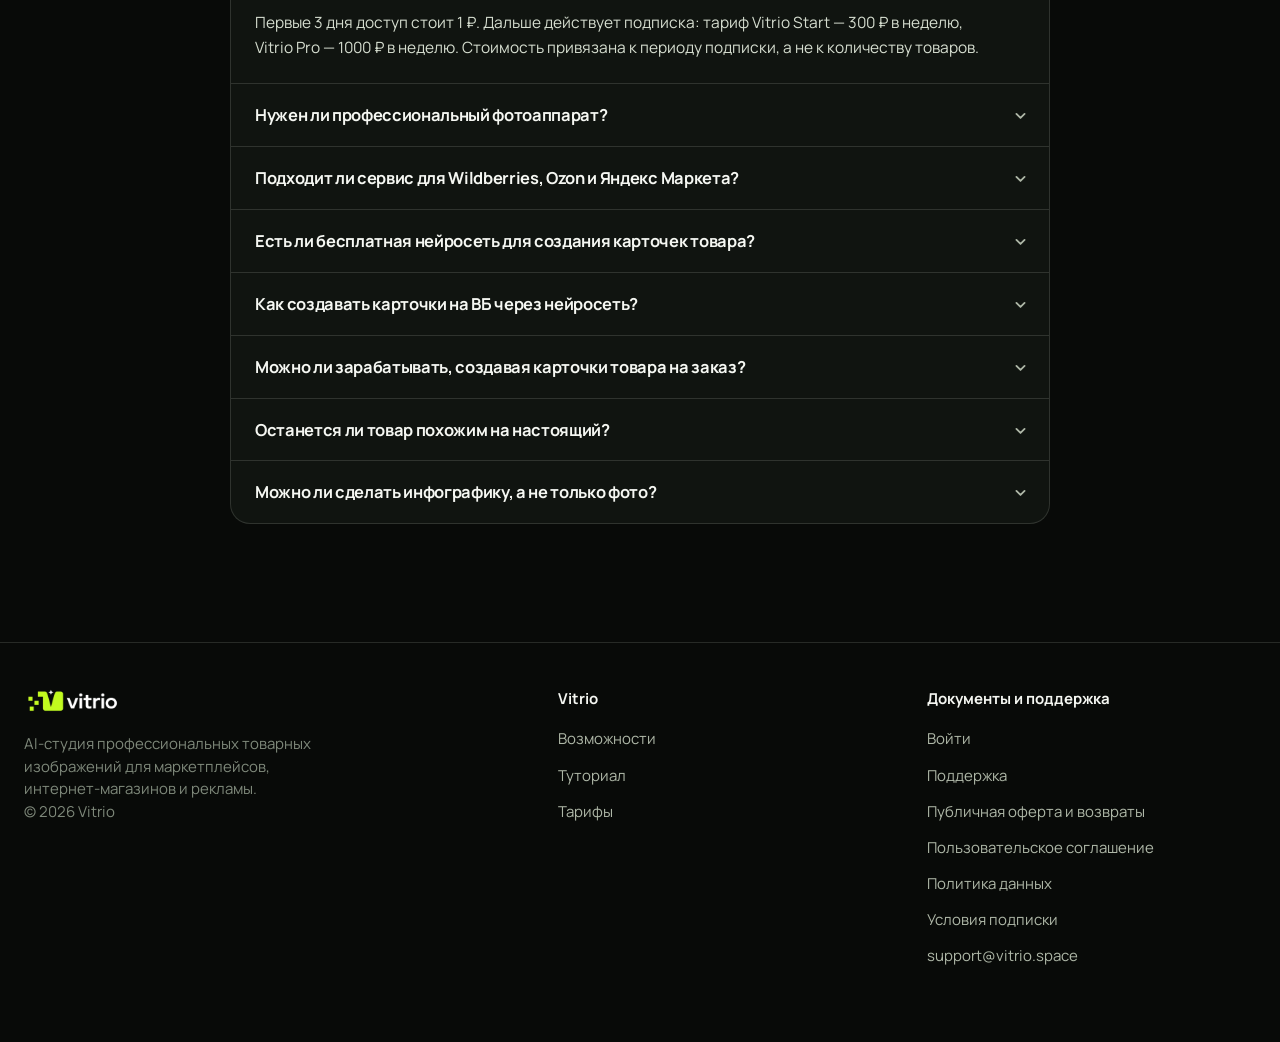
==== commit aadadfe8: "Возврат брендинга Vitrio, домен vitrio.website - логотип Vitrio в шапке и подвале, свой вордмарк убр" ====
--- a/index.html
+++ b/index.html
@@ -4,25 +4,25 @@
 <meta charset="UTF-8">
 <meta name="viewport" content="width=device-width, initial-scale=1.0">
 <meta name="theme-color" content="#080a08">
-<title>Нейросеть для карточек товара — создать карточку товара для ВБ и Озон | Прилавок</title>
+<title>Нейросеть для карточек товара — создать карточку товара для ВБ и Озон | Vitrio</title>
 <meta name="description" content="Нейросеть для создания карточек товара: загрузите фото — и получите фон, сцену и инфографику для ВБ, Озон и Яндекс Маркета. Как создать карточку товара без фотосессии. 3 дня за 1 ₽, дальше от 300 ₽ в неделю.">
 <link rel="icon" href="img/favicon.svg" type="image/svg+xml">
-<link rel="canonical" href="https://prilavok.ru/">
+<link rel="canonical" href="https://vitrio.website/">
 <meta name="robots" content="index, follow, max-image-preview:large">
 <meta property="og:type" content="website">
-<meta property="og:url" content="https://prilavok.ru/">
-<meta property="og:site_name" content="Прилавок">
+<meta property="og:url" content="https://vitrio.website/">
+<meta property="og:site_name" content="Vitrio">
 <meta property="og:locale" content="ru_RU">
 <meta property="og:title" content="Нейросеть для карточек товара — для ВБ, Озон и Яндекс Маркета">
 <meta property="og:description" content="Загрузите фото — нейросеть соберёт фон, сцену и инфографику. Как создать карточку товара без фотосессии.">
-<meta property="og:image" content="https://prilavok.ru/img/og.jpg">
+<meta property="og:image" content="https://vitrio.website/img/og.jpg">
 <meta property="og:image:width" content="1200">
 <meta property="og:image:height" content="630">
 <meta name="twitter:card" content="summary_large_image">
 <link rel="preconnect" href="https://fonts.googleapis.com">
 <link rel="preconnect" href="https://fonts.gstatic.com" crossorigin>
 <link rel="stylesheet" href="https://fonts.googleapis.com/css2?family=Manrope:wght@400;500;600;700;800&display=swap">
-<link rel="stylesheet" href="style.css?v=8294542a">
+<link rel="stylesheet" href="style.css?v=538e9fac">
 <script src="app.js?v=578bf423" defer></script>
 </head>
 <body>
@@ -30,8 +30,8 @@
 <!-- ============================ ШАПКА ============================ -->
 <header class="nav">
   <div class="nav__bar">
-    <a class="logo" href="#top" aria-label="Прилавок — на главную">
-      <span class="logo__mark" aria-hidden="true"><svg viewBox="0 0 64 64" xmlns="http://www.w3.org/2000/svg"><rect width="64" height="64" rx="14" fill="#b5f42d"/><path d="M16 18 L32 46 L48 18" fill="none" stroke="#080a08" stroke-width="9" stroke-linecap="round" stroke-linejoin="round"/></svg></span><span class="logo__text">Прилавок</span>
+    <a class="logo" href="#top" aria-label="Vitrio — на главную">
+      <span class="logo__img"><img src="img/logo.webp" alt="Vitrio" width="260" height="77"><img src="img/logo.webp" alt="" aria-hidden="true" width="260" height="77"></span>
     </a>
 
     <nav class="nav__links" aria-label="Основная навигация">
@@ -413,10 +413,10 @@
 <footer class="footer">
   <div class="shell footer__grid">
     <div>
-      <a class="logo" href="#top" aria-label="Прилавок">
-        <span class="logo__mark" aria-hidden="true"><svg viewBox="0 0 64 64" xmlns="http://www.w3.org/2000/svg"><rect width="64" height="64" rx="14" fill="#b5f42d"/><path d="M16 18 L32 46 L48 18" fill="none" stroke="#080a08" stroke-width="9" stroke-linecap="round" stroke-linejoin="round"/></svg></span><span class="logo__text">Прилавок</span>
+      <a class="logo" href="#top" aria-label="Vitrio">
+        <span class="logo__img"><img src="img/logo.webp" alt="Vitrio" width="260" height="77" loading="lazy"><img src="img/logo.webp" alt="" aria-hidden="true" width="260" height="77" loading="lazy"></span>
       </a>
-      <p class="footer__about">Обзорный сайт о создании карточек товара для маркетплейсов. Рассказываем, как собрать фото и инфографику для ВБ, Озон и Яндекс Маркета, и рекомендуем сервис Vitrio.<br>Сайт не является официальным сайтом Vitrio. © 2026 Прилавок</p>
+      <p class="footer__about">AI-студия профессиональных товарных изображений для маркетплейсов, интернет-магазинов и рекламы.<br>© 2026 Vitrio</p>
     </div>
 
     <div>
--- a/style.css
+++ b/style.css
@@ -140,10 +140,11 @@
    оно пропадает. Кладём две копии файла друг на друга и режем по
    границе знака и слова (42.88% ширины, там чистый зазор 11px):
    знак показываем как есть, слово перекрашиваем в белый. */
-.logo{display:flex;align-items:center;gap:9px;flex:none;text-decoration:none;}
-.logo__mark{display:block;width:28px;height:28px;flex:none;}
-.logo__mark svg{display:block;width:100%;height:100%;}
-.logo__text{font-weight:800;font-size:19px;letter-spacing:-.02em;color:var(--text);white-space:nowrap;}
+.logo{display:flex;align-items:center;flex:none;}
+.logo__img{position:relative;display:block;height:28px;aspect-ratio:260/77;}
+.logo__img img{position:absolute;inset:0;width:100%;height:100%;object-fit:contain;}
+.logo__img img:first-child{clip-path:inset(0 57.12% 0 0);}
+.logo__img img:last-child{clip-path:inset(0 0 0 42.88%);filter:brightness(0) invert(1);}
 .nav__links{flex:1;display:flex;justify-content:center;gap:46px;}
 .nav__links a{font-size:16px;color:var(--muted);transition:color .18s var(--ease);}
 .nav__links a:hover{color:var(--text);}
@@ -621,8 +622,7 @@
   body{font-size:16px;}
   .nav__bar{padding:9px 9px 9px 16px;}
   .logo__plate{padding:6px 12px;}
-  .logo__mark{width:24px;height:24px;}
-  .logo__text{font-size:17px;}
+  .logo img{height:22px;}
   .nav__caption{padding-left:18px;font-size:9.5px;}
   .nav__cta{padding:11px 16px;font-size:13px;}
   .hero{padding:42px 0 58px;}
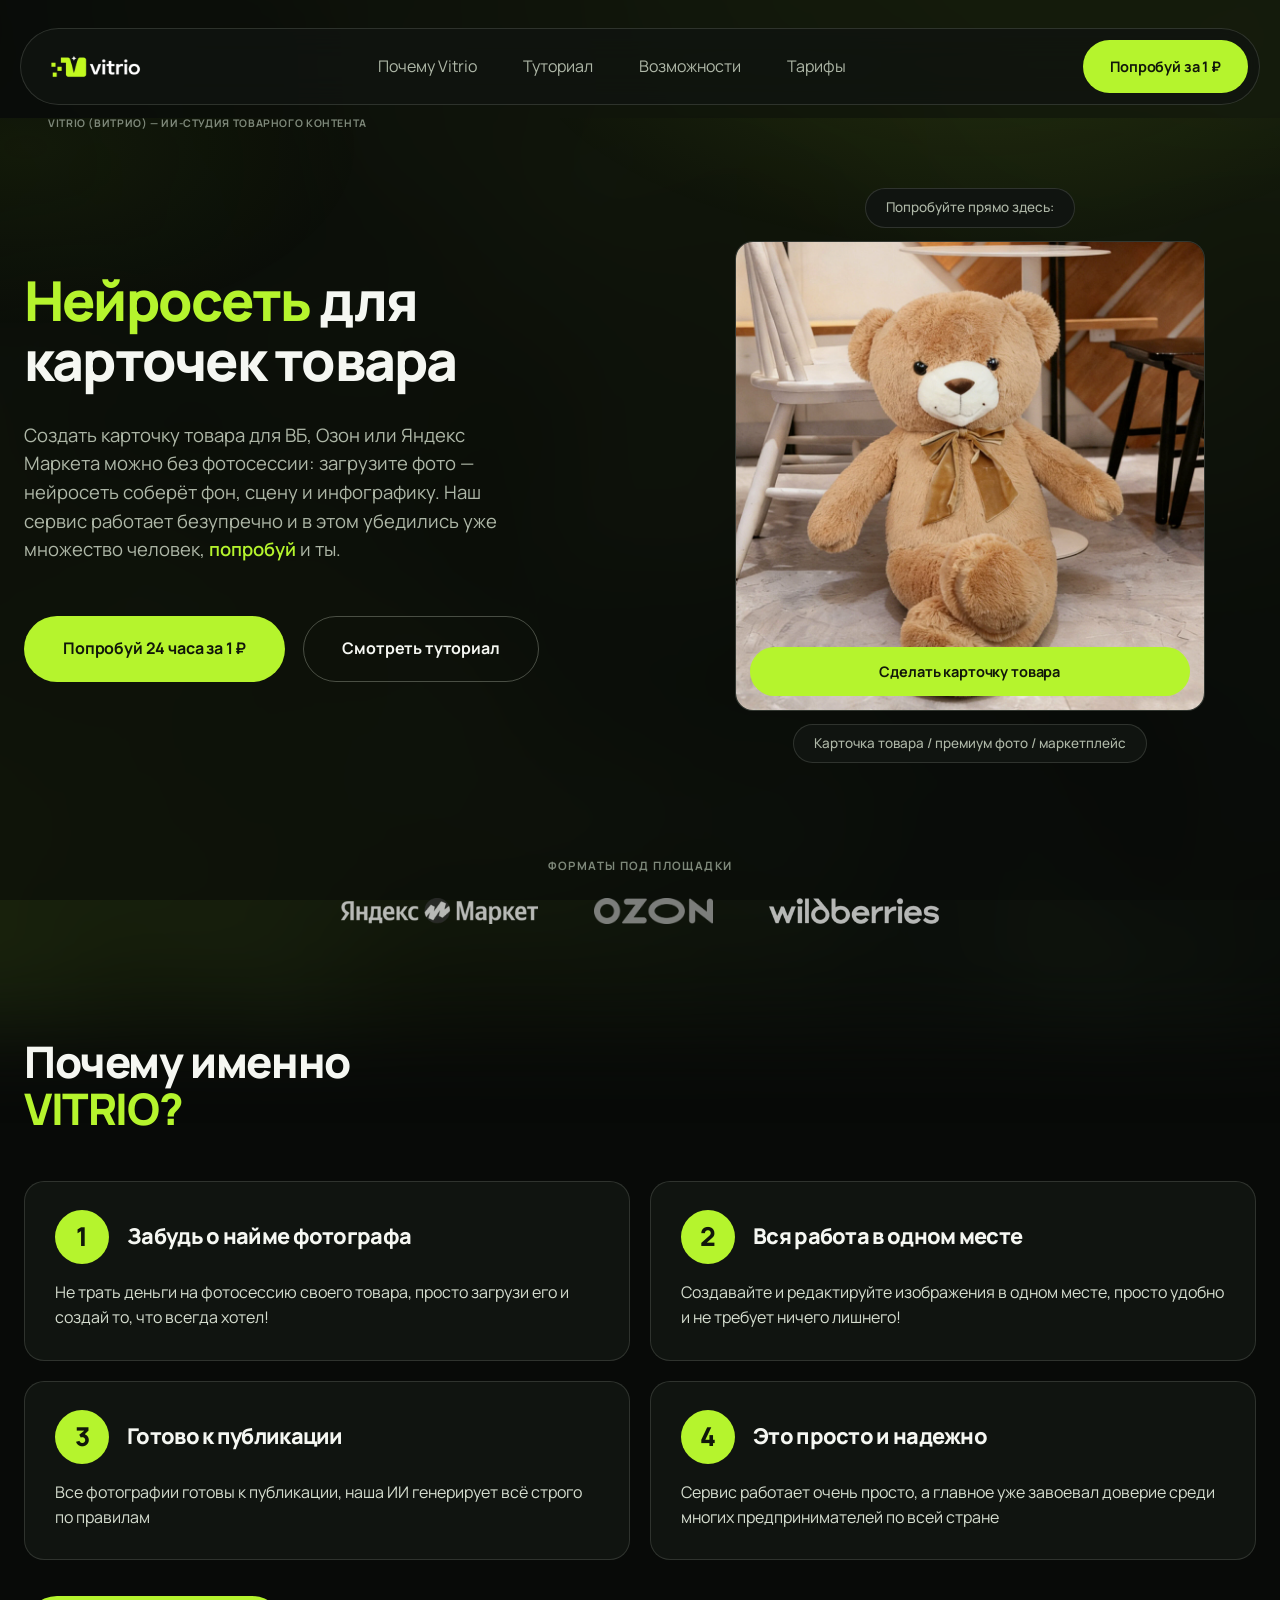
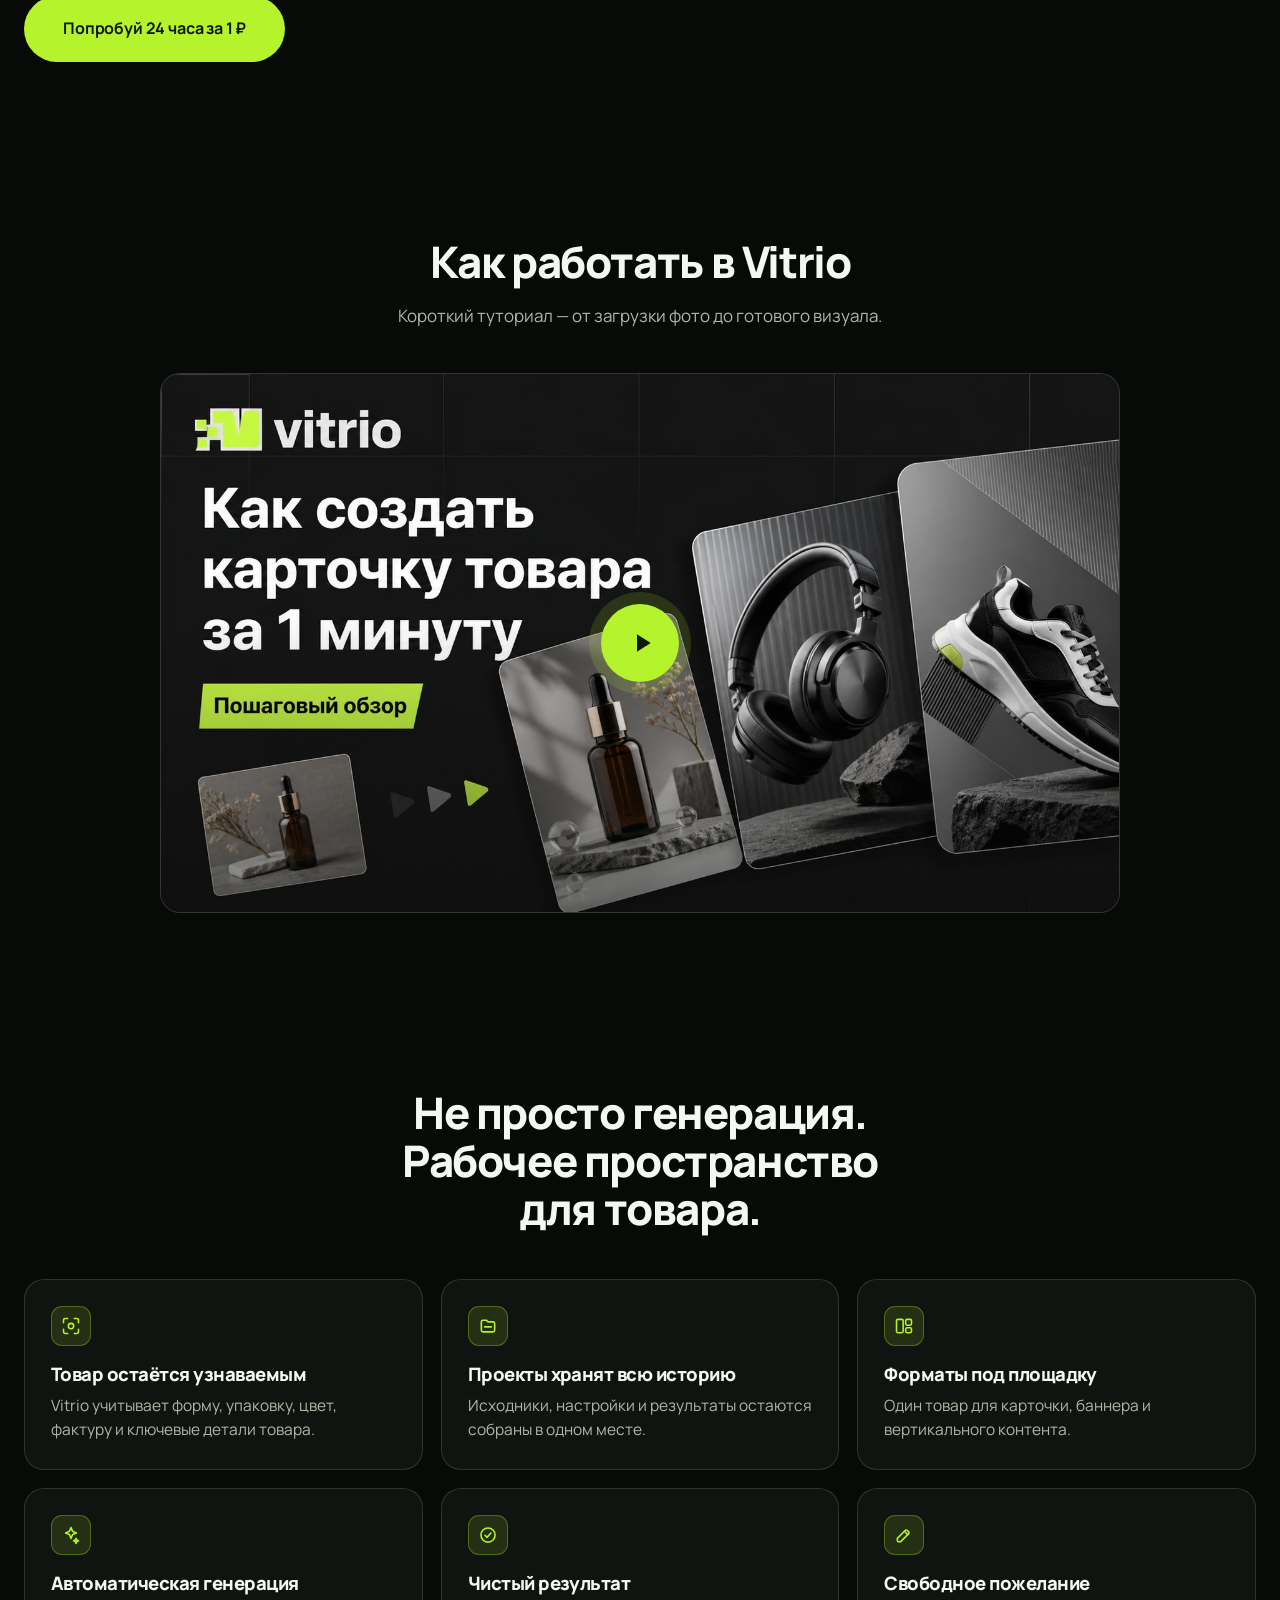
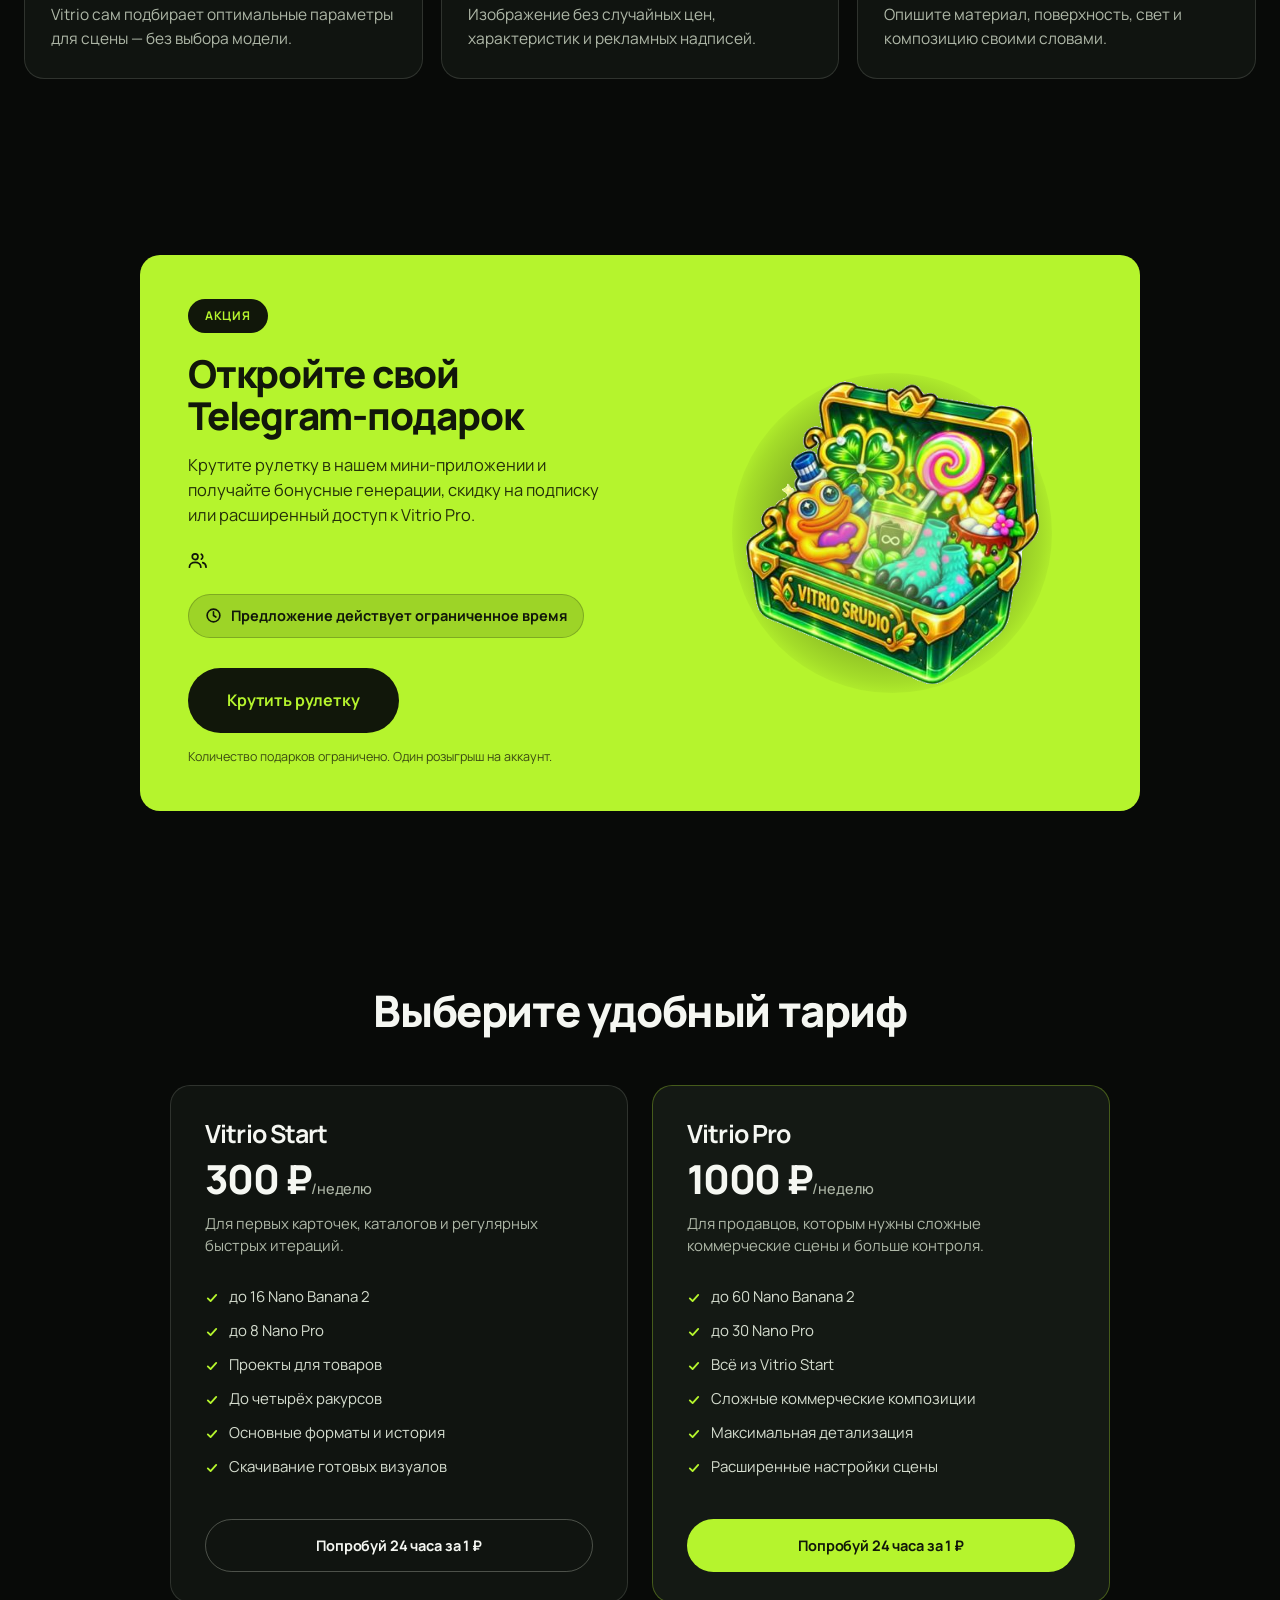
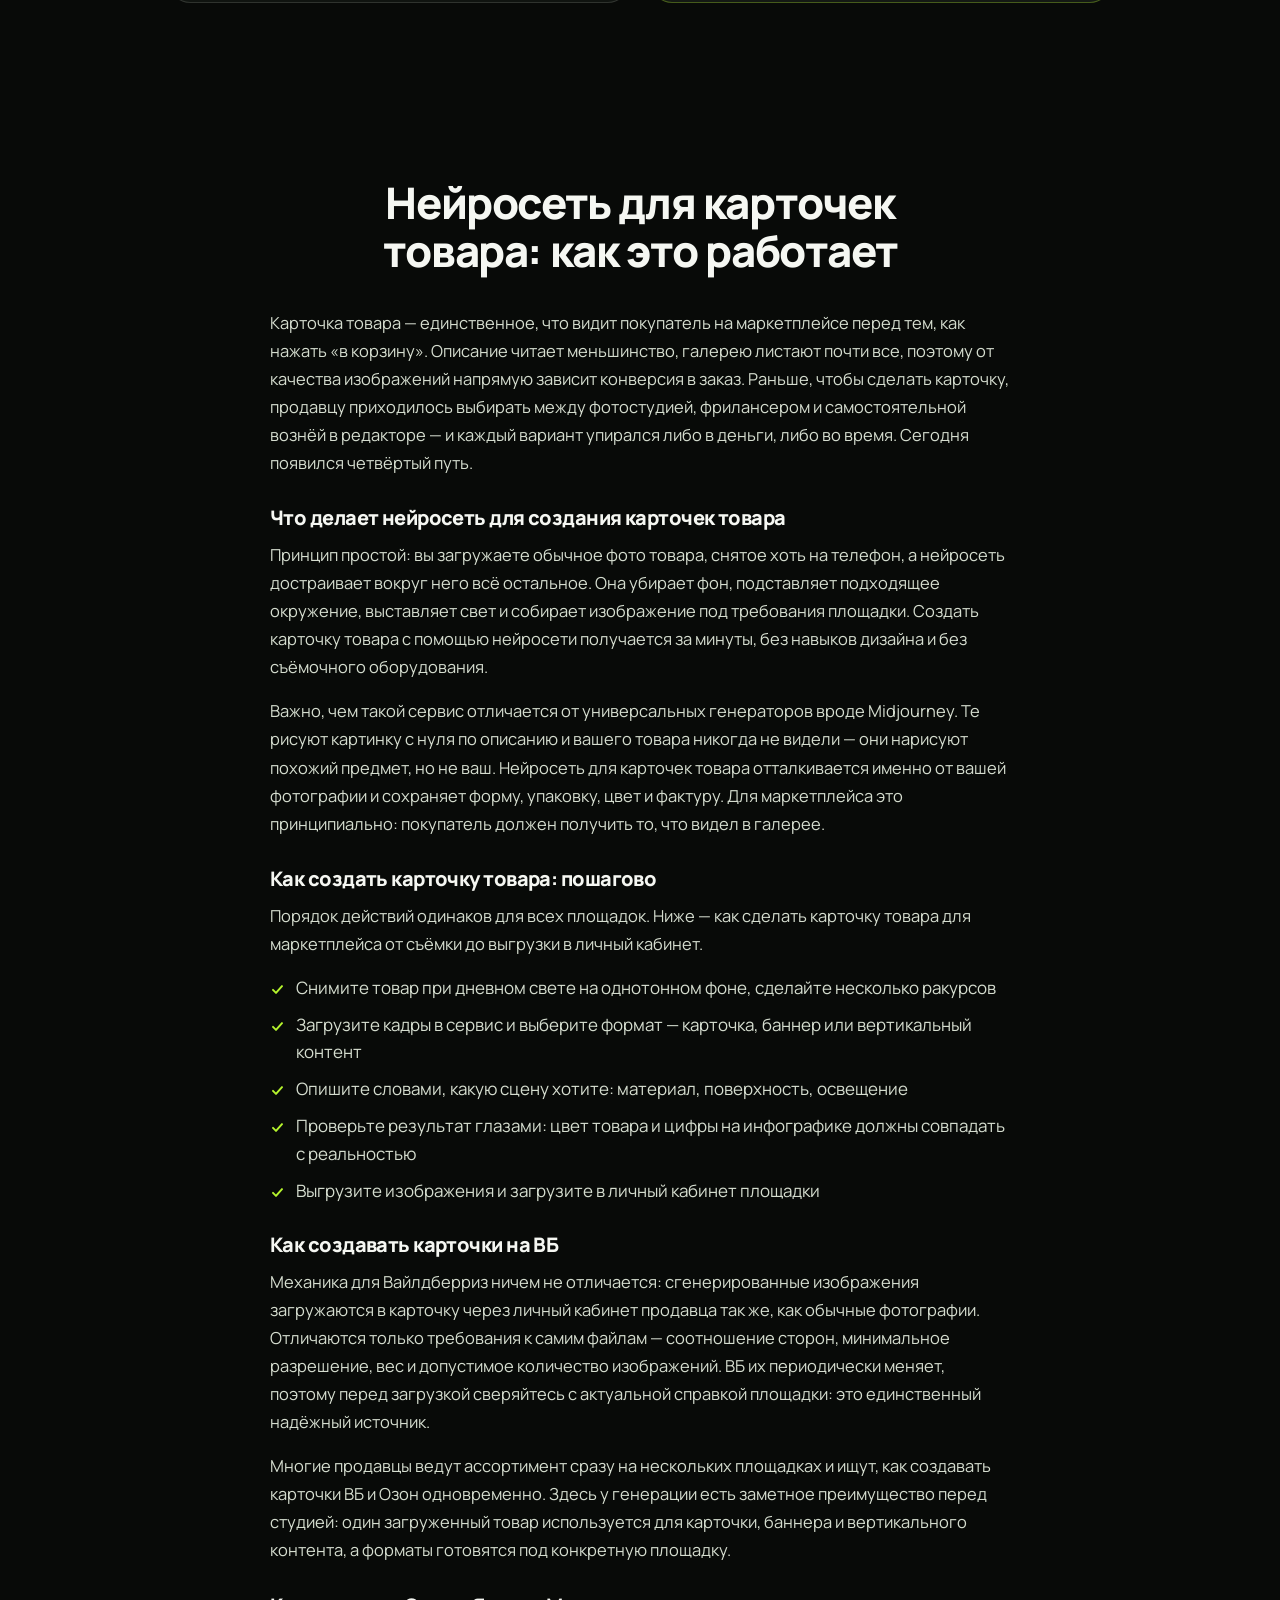
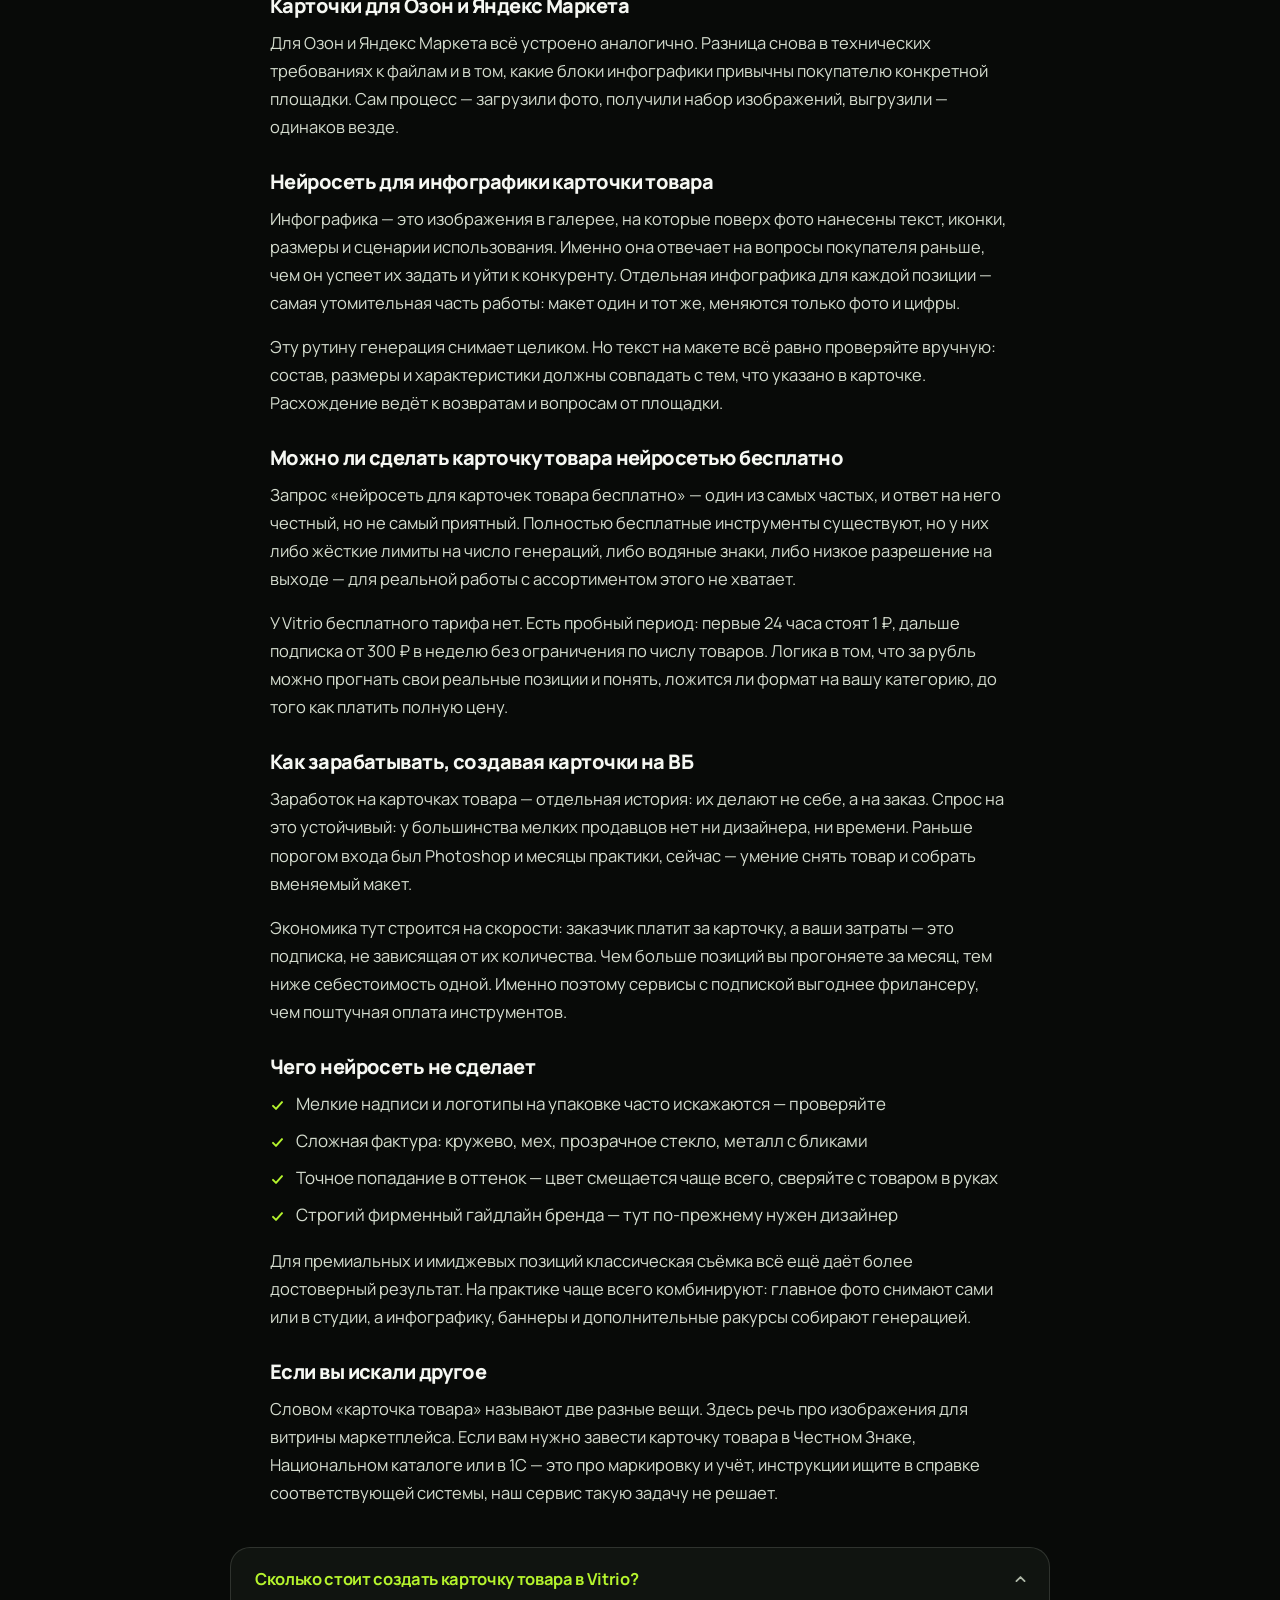
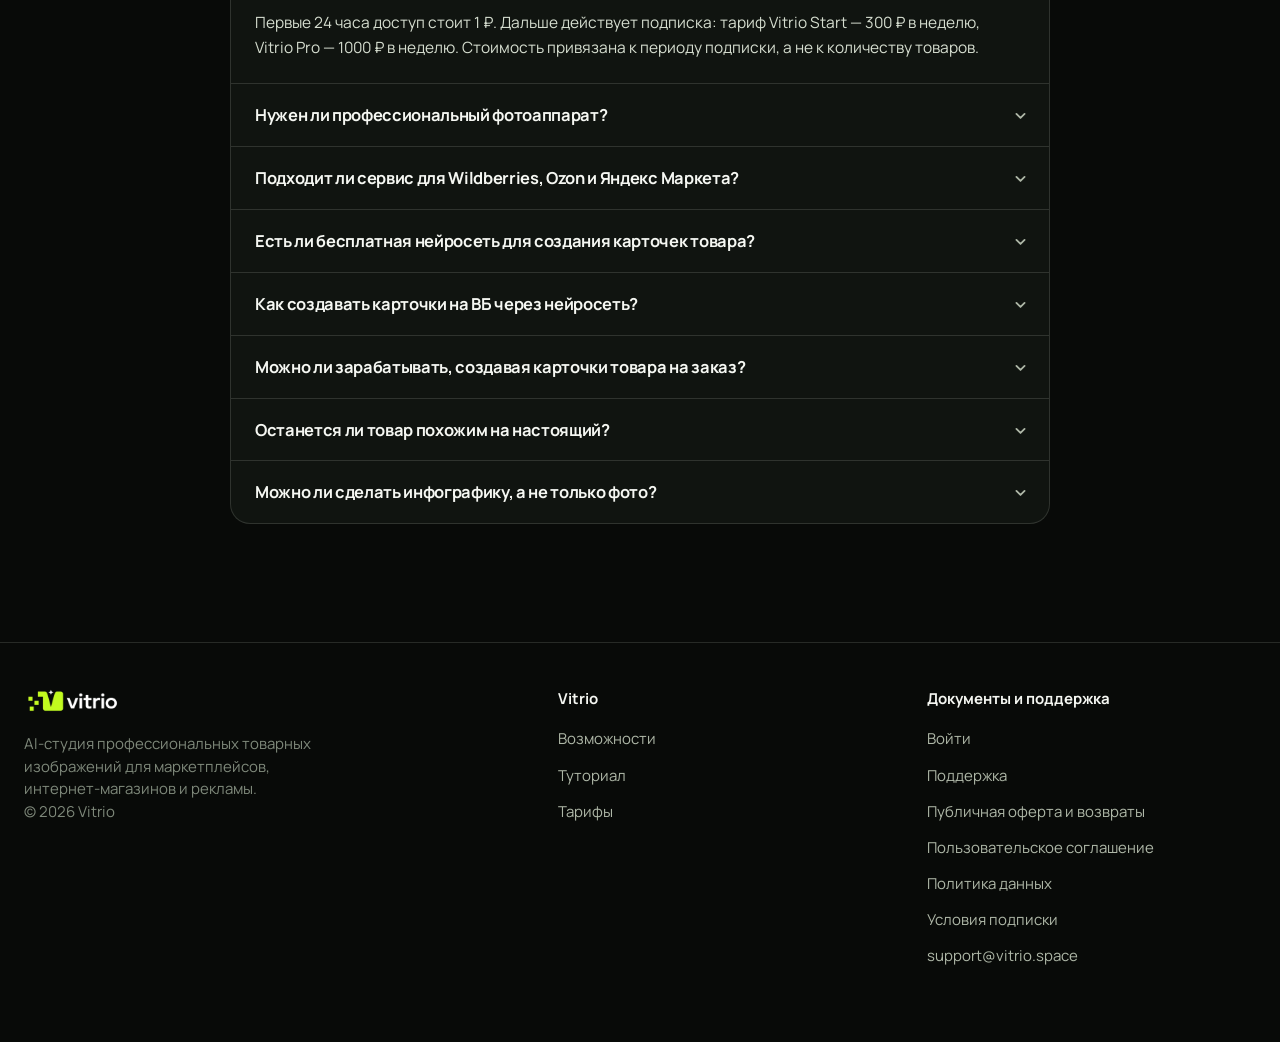
==== commit d7d722d3: "Пробный период: 24 часа за 1 ₽ вместо 3 дней Co-Authored-By: Claude Fable 5.1 <noreply@anthropic.com" ====
--- a/index.html
+++ b/index.html
@@ -5,17 +5,18 @@
 <meta name="viewport" content="width=device-width, initial-scale=1.0">
 <meta name="theme-color" content="#080a08">
 <title>Нейросеть для карточек товара — создать карточку товара для ВБ и Озон | Vitrio</title>
-<meta name="description" content="Нейросеть для создания карточек товара: загрузите фото — и получите фон, сцену и инфографику для ВБ, Озон и Яндекс Маркета. Как создать карточку товара без фотосессии. 3 дня за 1 ₽, дальше от 300 ₽ в неделю.">
-<link rel="icon" href="img/favicon.svg" type="image/svg+xml">
-<link rel="canonical" href="https://vitrio.website/">
+<meta name="description" content="Нейросеть для создания карточек товара: загрузите фото — и получите фон, сцену и инфографику для ВБ, Озон и Яндекс Маркета. Как создать карточку товара без фотосессии. 24 часа за 1 ₽, дальше от 300 ₽ в неделю.">
+<link rel="icon" type="image/png" href="img/favicon.png">
+<link rel="apple-touch-icon" href="img/favicon.png">
+<link rel="canonical" href="https://vitrio.pro/">
 <meta name="robots" content="index, follow, max-image-preview:large">
 <meta property="og:type" content="website">
-<meta property="og:url" content="https://vitrio.website/">
+<meta property="og:url" content="https://vitrio.pro/">
 <meta property="og:site_name" content="Vitrio">
 <meta property="og:locale" content="ru_RU">
 <meta property="og:title" content="Нейросеть для карточек товара — для ВБ, Озон и Яндекс Маркета">
 <meta property="og:description" content="Загрузите фото — нейросеть соберёт фон, сцену и инфографику. Как создать карточку товара без фотосессии.">
-<meta property="og:image" content="https://vitrio.website/img/og.jpg">
+<meta property="og:image" content="https://vitrio.pro/img/og.jpg">
 <meta property="og:image:width" content="1200">
 <meta property="og:image:height" content="630">
 <meta name="twitter:card" content="summary_large_image">
@@ -60,7 +61,7 @@
           <a data-cta href="https://vitrio.space/?ref=NF-367251-6731&amp;referral_offer=hybrid" target="_blank" rel="sponsored noopener">попробуй</a> и ты.
         </p>
         <div class="hero__actions">
-          <a class="btn btn--lime" data-cta href="https://vitrio.space/?ref=NF-367251-6731&amp;referral_offer=hybrid" target="_blank" rel="sponsored noopener">Попробуй 3 дня за 1 ₽</a>
+          <a class="btn btn--lime" data-cta href="https://vitrio.space/?ref=NF-367251-6731&amp;referral_offer=hybrid" target="_blank" rel="sponsored noopener">Попробуй 24 часа за 1 ₽</a>
           <a class="btn btn--ghost" href="#tutorial">Смотреть туториал</a>
         </div>
       </div>
@@ -168,7 +169,7 @@
       </div>
 
       <div class="why__cta">
-        <a class="btn btn--lime" data-cta href="https://vitrio.space/?ref=NF-367251-6731&amp;referral_offer=hybrid" target="_blank" rel="sponsored noopener">Попробуй 3 дня за 1 ₽</a>
+        <a class="btn btn--lime" data-cta href="https://vitrio.space/?ref=NF-367251-6731&amp;referral_offer=hybrid" target="_blank" rel="sponsored noopener">Попробуй 24 часа за 1 ₽</a>
       </div>
     </div>
   </section>
@@ -294,7 +295,7 @@
             <li>Основные форматы и история</li>
             <li>Скачивание готовых визуалов</li>
           </ul>
-          <a class="btn btn--ghost btn--sm" data-cta href="https://vitrio.space/?ref=NF-367251-6731&amp;referral_offer=hybrid" target="_blank" rel="sponsored noopener">Попробуй 3 дня за 1 ₽</a>
+          <a class="btn btn--ghost btn--sm" data-cta href="https://vitrio.space/?ref=NF-367251-6731&amp;referral_offer=hybrid" target="_blank" rel="sponsored noopener">Попробуй 24 часа за 1 ₽</a>
         </article>
 
         <article class="plan plan--pro">
@@ -309,7 +310,7 @@
             <li>Максимальная детализация</li>
             <li>Расширенные настройки сцены</li>
           </ul>
-          <a class="btn btn--lime btn--sm" data-cta href="https://vitrio.space/?ref=NF-367251-6731&amp;referral_offer=hybrid" target="_blank" rel="sponsored noopener">Попробуй 3 дня за 1 ₽</a>
+          <a class="btn btn--lime btn--sm" data-cta href="https://vitrio.space/?ref=NF-367251-6731&amp;referral_offer=hybrid" target="_blank" rel="sponsored noopener">Попробуй 24 часа за 1 ₽</a>
         </article>
       </div>
     </div>
@@ -351,7 +352,7 @@
 
         <h3>Можно ли сделать карточку товара нейросетью бесплатно</h3>
         <p>Запрос «нейросеть для карточек товара бесплатно» — один из самых частых, и ответ на него честный, но не самый приятный. Полностью бесплатные инструменты существуют, но у них либо жёсткие лимиты на число генераций, либо водяные знаки, либо низкое разрешение на выходе — для реальной работы с ассортиментом этого не хватает.</p>
-        <p>У Vitrio бесплатного тарифа нет. Есть пробный период: первые 3 дня стоят 1 ₽, дальше подписка от 300 ₽ в неделю без ограничения по числу товаров. Логика в том, что за рубль можно прогнать свои реальные позиции и понять, ложится ли формат на вашу категорию, до того как платить полную цену.</p>
+        <p>У Vitrio бесплатного тарифа нет. Есть пробный период: первые 24 часа стоят 1 ₽, дальше подписка от 300 ₽ в неделю без ограничения по числу товаров. Логика в том, что за рубль можно прогнать свои реальные позиции и понять, ложится ли формат на вашу категорию, до того как платить полную цену.</p>
 
         <h3>Как зарабатывать, создавая карточки на ВБ</h3>
         <p>Заработок на карточках товара — отдельная история: их делают не себе, а на заказ. Спрос на это устойчивый: у большинства мелких продавцов нет ни дизайнера, ни времени. Раньше порогом входа был Photoshop и месяцы практики, сейчас — умение снять товар и собрать вменяемый макет.</p>
@@ -373,7 +374,7 @@
       <div class="faq">
         <details class="faq-item" open>
           <summary>Сколько стоит создать карточку товара в Vitrio?</summary>
-          <div class="answer"><p>Первые 3 дня доступ стоит 1 ₽. Дальше действует подписка: тариф Vitrio Start — 300 ₽ в неделю, Vitrio Pro — 1000 ₽ в неделю. Стоимость привязана к периоду подписки, а не к количеству товаров.</p></div>
+          <div class="answer"><p>Первые 24 часа доступ стоит 1 ₽. Дальше действует подписка: тариф Vitrio Start — 300 ₽ в неделю, Vitrio Pro — 1000 ₽ в неделю. Стоимость привязана к периоду подписки, а не к количеству товаров.</p></div>
         </details>
         <details class="faq-item">
           <summary>Нужен ли профессиональный фотоаппарат?</summary>
@@ -385,7 +386,7 @@
         </details>
         <details class="faq-item">
           <summary>Есть ли бесплатная нейросеть для создания карточек товара?</summary>
-          <div class="answer"><p>Полностью бесплатные инструменты существуют, но у них жёсткие лимиты на число генераций, водяные знаки или низкое разрешение — для работы с реальным ассортиментом этого не хватает. У Vitrio бесплатного тарифа нет: первые 3 дня стоят 1 ₽, дальше подписка от 300 ₽ в неделю.</p></div>
+          <div class="answer"><p>Полностью бесплатные инструменты существуют, но у них жёсткие лимиты на число генераций, водяные знаки или низкое разрешение — для работы с реальным ассортиментом этого не хватает. У Vitrio бесплатного тарифа нет: первые 24 часа стоят 1 ₽, дальше подписка от 300 ₽ в неделю.</p></div>
         </details>
         <details class="faq-item">
           <summary>Как создавать карточки на ВБ через нейросеть?</summary>
@@ -454,7 +455,7 @@
       "name": "Сколько стоит создать карточку товара в Vitrio?",
       "acceptedAnswer": {
         "@type": "Answer",
-        "text": "Первые 3 дня доступ стоит 1 рубль. Дальше подписка: Vitrio Start — 300 рублей в неделю, Vitrio Pro — 1000 рублей в неделю. Стоимость привязана к периоду подписки, а не к количеству товаров."
+        "text": "Первые 24 часа доступ стоит 1 рубль. Дальше подписка: Vitrio Start — 300 рублей в неделю, Vitrio Pro — 1000 рублей в неделю. Стоимость привязана к периоду подписки, а не к количеству товаров."
       }
     },
     {
@@ -478,7 +479,7 @@
       "name": "Есть ли бесплатная нейросеть для создания карточек товара?",
       "acceptedAnswer": {
         "@type": "Answer",
-        "text": "Полностью бесплатные инструменты существуют, но у них жёсткие лимиты на число генераций, водяные знаки или низкое разрешение. У Vitrio бесплатного тарифа нет: первые 3 дня стоят 1 рубль, дальше подписка от 300 рублей в неделю."
+        "text": "Полностью бесплатные инструменты существуют, но у них жёсткие лимиты на число генераций, водяные знаки или низкое разрешение. У Vitrio бесплатного тарифа нет: первые 24 часа стоят 1 рубль, дальше подписка от 300 рублей в неделю."
       }
     },
     {
